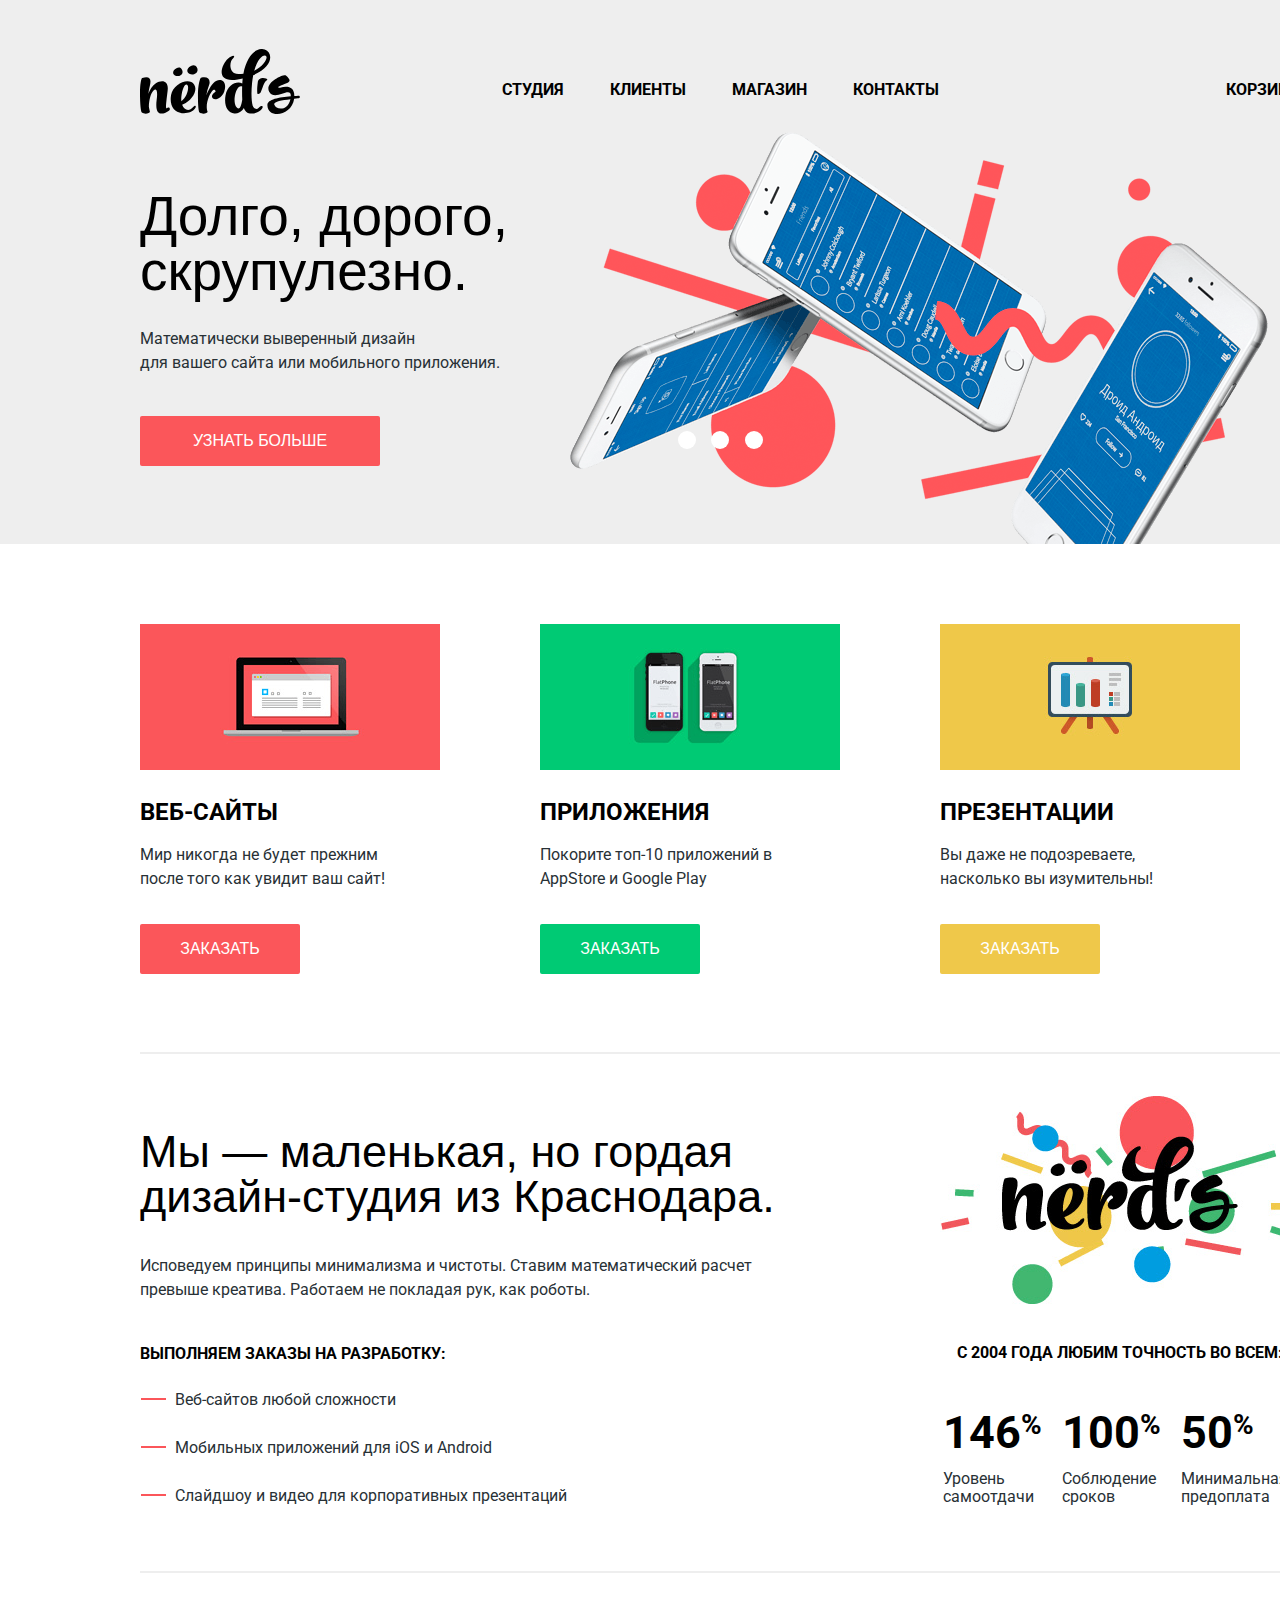
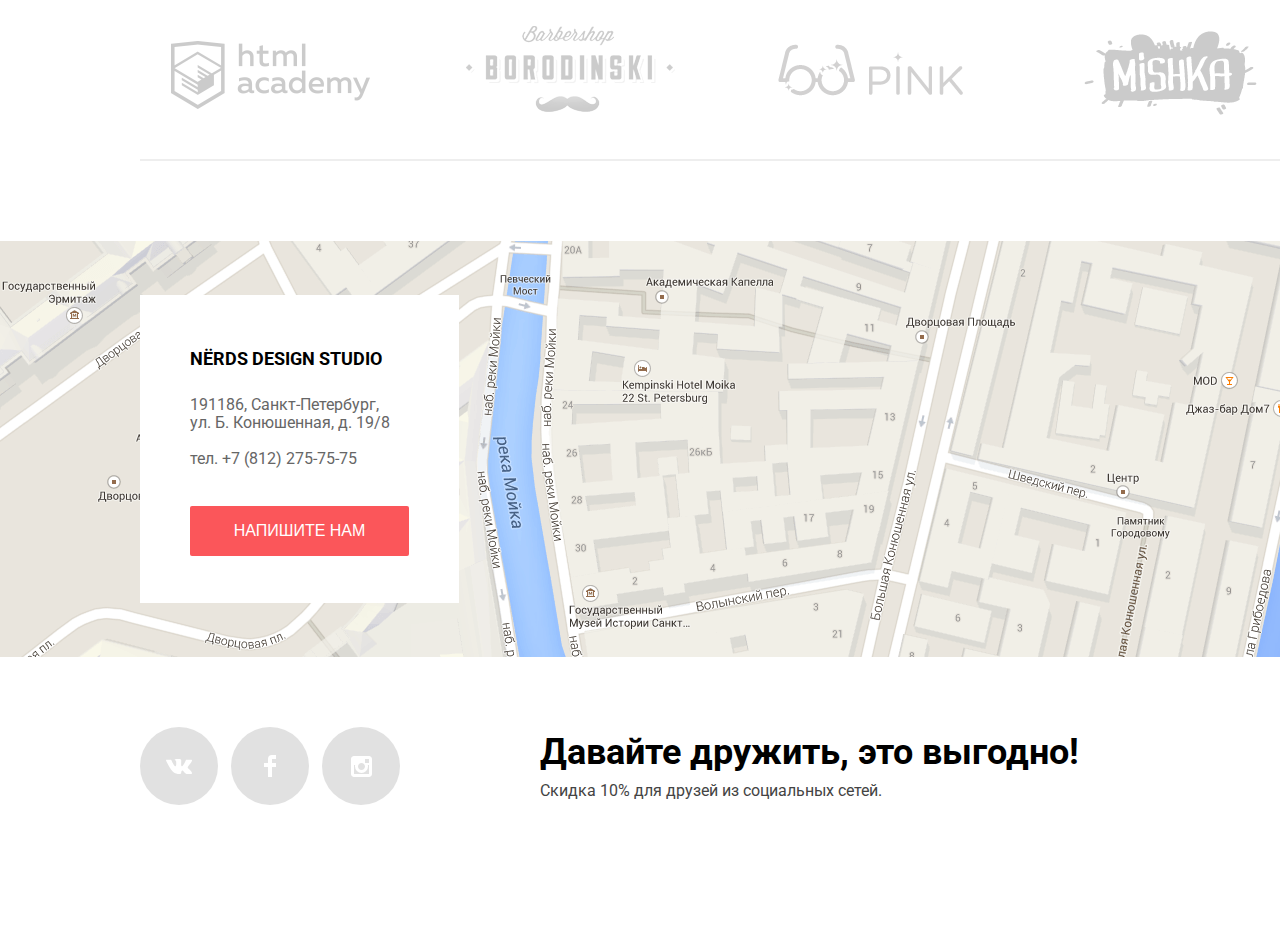
==== index.html @ b8df299e "Add files via upload" ====
<!DOCTYPE html>
<html lang="ru">
  <head>
    <meta charset="utf-8">
    <title>HTML Academy: Нёрдс</title>
    <link href="css/normalize.css" rel="stylesheet">
    <link href="css/style.css" rel="stylesheet">
    <link href="https://fonts.googleapis.com/css?family=Roboto:400,500,700&amp;subset=cyrillic" rel="stylesheet">
  </head>
  <body>
    <header class="main-header">
      <div class="container">
        <nav class="main-menu">
          <img class="logo" src="img/svg-nerds/nerds-logo.svg" width="160" height="65" alt="Логотип студии Нёрдс" title="Нёрдс - дизайн-студия из Краснодара">
          <ul class="main-menu-navigation">
            <li class="main-menu-item"><a href="about.html">Студия</a></li>
            <li class="main-menu-item"><a href="clients.html">Клиенты</a></li>
            <li class="main-menu-item"><a href="catalog.html">Магазин</a></li>
            <li class="main-menu-item"><a href="contacts.html">Контакты</a></li>
          </ul>
          <ul class="main-menu-cart">
            <li class="main-menu-item cart"><a href="cart.html">Корзина</a></li>
          </ul>
        </nav>
      </div>
    </header>
    <main class="main-content">
      <section class="features">
        <h1 class="visually-hidden">Особенности студии Нёрдс</h1>
        <div class="container feature-block-1">
          <div class="feature-item feature-item-1">
            <p class="feature-item-title">Долго, дорого, скрупулезно.</p>
            <p>Математически выверенный дизайн <br>для вашего сайта или мобильного приложения.</p>
            <a class="btn feature-btn" href="catalog.html">Узнать больше</a>
          </div>
          <!--<div class="container feature-block-2">
             <div class="feature-item feature-item-2">
              <p class="feature-item-title">Любим математику как никто другой</p>
              <p>Никакого креатива, только математические формулы <br>для расчета идеальных пропорций.</p>
              <a class="btn feature-btn" href="catalog.html">Узнать больше</a>
            </div>
          </div>
          <div class="container feature-block-3">
            <div class="feature-item feature-item-3">
              <p class="feature-item-title">Только ночь, только хардкор</p>
              <p>Работать днем, как все? Мы против этого. <br>Ближе к полуночи работа только начинается.</p>
              <a class="btn feature-btn" href="catalog.html">Узнать больше</a>
            </div>
          </div>-->
          <div class="slider">
            <div class="slider-item"></div>
            <div class="slider-item"></div>
            <div class="slider-item"></div>
          </div>
        </div>
      </section>
      <section class="products">
        <div class="container product-block">
          <h2 class="visually-hidden">Продукты студии Нёрдс</h2>
          <div class="product-item product-item-site">
            <img src="img/illustration-1.png" width="300" height="146" alt="Веб-сайты">
            <h3 class="title-3">Веб-сайты</h3>
            <p>Мир никогда не будет прежним после того как увидит ваш сайт!</p>
            <a class="btn order-btn order-site-btn" href="order.html">Заказать</a>
          </div>
          <div class="product-item product-item-app">
            <img src="img/illustration-2.png" width="300" height="146" alt="Приложения">
            <h3 class="title-3">Приложения</h3>
            <p>Покорите топ-10 приложений в AppStore и Google Play</p>
            <a class="btn order-btn order-app-btn" href="order.html">Заказать</a>
          </div>
          <div  class="product-item product-item-presentation">
            <img src="img/illustration-3.png" width="300" height="146" alt="Презентации">
            <h3 class="title-3">Презентации</h3>
            <p>Вы даже не подозреваете, насколько вы изумительны!</p>
            <a class="btn order-btn order-presentation-btn" href="order.html">Заказать</a>
          </div>
        </div>
        <div class="bottom-line"></div>
      </section>
      <section class="about-us">
        <div class="container about-us-block">
          <div class="about-us-description">
            <h2 class="title-2">Мы — маленькая, но гордая дизайн-студия из Краснодара.</h2>
            <p>Исповедуем принципы минимализма и чистоты. Ставим математический расчет превыше креатива.
            Работаем не покладая рук, как роботы.</p>
            <h3 class="title-about-us">Выполняем заказы на разработку:</h3>
            <ul class="abilities">
              <li class="ability-item">Веб-сайтов любой сложности</li>
              <li class="ability-item">Мобильных приложений для iOS и Android</li>
              <li class="ability-item">Слайдшоу и видео для корпоративных презентаций</li>
            </ul>
          </div>
          <div class="about-us-advantage">
            <img src="img/nerds-illustration.png" width="360" height="208" alt="Нёрдс - дизайн-студия из Краснодара" title="Нёрдс - дизайн-студия из Краснодара">
            <table class="advantages">
              <caption class="title-about-us">С 2004 года любим точность во всем:</caption>
              <tr class="advantage-percent">
                <th class="advantage-percent-item">146<sup>%</sup></th>
                <th class="advantage-percent-item">100<sup>%</sup></th>
                <th class="advantage-percent-item">50<sup>%</sup></th>
              </tr>
              <tr class="advantage-percent">
                <td class="advantage-percent-title">Уровень самоотдачи</td>
                <td class="advantage-percent-title">Соблюдение сроков</td>
                <td class="advantage-percent-title">Минимальная предоплата</td>
              </tr>
            </table>
          </div>
        </div>
        <div class="bottom-line"></div>
      </section>
      <section class="partners">
        <div class="container">
          <div class="partners-block">
            <h2 class="visually-hidden">Партнеры студии Нёрдс</h2>
            <a class="partner-1" href="https://htmlacademy.ru/intensive/htmlcss"><img src="img/logo-1.png" width="199" height="68" alt="Логотип HTML Академии" title="HTML Академия"></a>
            <a class="partner-2" href="#"><img src="img/logo-2.png" width="209" height="90" alt="Логотип Барбершопа Бородинский" title="Барбершоп Бородинский"></a>
            <a class="partner-3" href="#"><img src="img/logo-3.png" width="185" height="52" alt="Логотип проекта PiNK" title="Яркий мир вместе с PiNK"></a>
            <a class="partner-4" href="#"><img src="img/logo-4.png" width="173" height="84" alt="Логотип магазина игрушек Mishka" title="Магазин игрушек Mishka"></a>
          </div>
        </div>
        <div class="bottom-line last-bottom-line"></div>
      </section>
      <section class="map">
        <h2 class="visually-hidden">Местонахождение студии Нёрдс</h2>
        <img src="img/map.png" width="1440" height="416" alt="Студия Нёрдс на карте города">
        <div class="writetous">
          <div class="writetous-container">
            <p>Nёrds design studio</p>
            <p>191186, Санкт-Петербург, <br>ул. Б. Конюшенная, д. 19/8</p>
            <p>тел. +7 (812) 275-75-75</p>
            <a class="btn writetous-btn" href="writetous.html">Напишите нам</a>
          </div>
        </div>
      </section>
      <section class="writetous-modal">
        <div class="writetous-modal-container">
          <div class="writetous-modal-header">
            <h2 class="title-2">Напишите нам</h2>
            <div class="close-btn"></div>
          </div>
          <div class="modal-user-form">
            <form action="/echo" method="post">
                <label class="userdata">Ваше имя:<input class="userdata-text" type="text" name="username" placeholder="Представьтесь, пожалуйста"></label>
                <label class="userdata">Ваш e-mail:<input class="userdata-text" type="text" name="e-mail" placeholder="Для отправки ответа"></label>
                <label class="userdata">Текст письма:<textarea class="message-text" name="usertext" rows="5" placeholder="В свободной форме"></textarea></label>
                <button class="btn btn-form" type="submit">Отправить</button>
            </form>
          </div>
        </div>
      </section>
    </main>
    <footer class="main-footer">
      <div class="container">
        <div class="footer-container">
          <ul class="social">
            <li><a class="social-btn social-btn-vk" href="https://vk.com"><span class="visually-hidden">Вконтакте</span></a></li>
            <li><a class="social-btn social-btn-fb" href="https://facebook.com"><span class="visually-hidden">Фейсбук</span></a></li>
            <li><a class="social-btn social-btn-insta" href="https://www.instagram.com/"><span class="visually-hidden">Инстаграм</span></a></li>
          </ul>
          <div class="friendship">
            <span>Давайте дружить, это выгодно!</span>
            <span>Скидка 10% для друзей из социальных сетей.</span>
          </div>
        </div>
      </div>
    </footer>
  </body>
</html>
---- css/style.css ----
html {
  box-sizing: border-box;
}

*, *:before, *:after {
  box-sizing: inherit;
}

html,
body {
  width: 1440px;
  min-width: 1200px;
  font-size: 16px;
  line-height: 24px;
  font-family: "Roboto", "Arial", sans-serif;
  font-weight: normal;
  color: #283136;
  background-color: #ffffff;
}

a {
  font-weight: bold;
  color: #000000;
  text-decoration: none;
  text-transform: uppercase;
}

img {
  max-width: 100%;
  height: auto;
}

.container {
  width: 1200px;
  margin: 0 auto;
  padding: 0 20px;
}

.main-header {
  display: flex;
  justify-content: center;
  background-color: #eeeeee;
}

.logo:hover {
  opacity: 0.8;
}

.logo:active {
  opacity: 0.3;
}

.main-menu {
  display: flex;
  justify-content: space-between;
  align-items: center;
  width: 1160px;
  margin: 0;
  margin-top: 49px;
  padding: 0;
}

.main-menu-navigation {
  display: flex;
  width: 437px;
  margin: 0;
  margin-top: 16px;
  padding: 0;
  justify-content: space-between;
}

.main-menu-cart {
  display: flex;
  width: 160px;
  margin: 0;
  margin-top: 16px;
  padding: 0;
  justify-content: flex-end;
}

.main-menu-item {
  list-style: none;
}

.main-menu-item a:hover {
  color: #fb565a;
}

.main-menu-item a:active {
  color: #000000;
  opacity: 0.3;
}

.current-menu-item {
  border-bottom: 2px solid #fb565a;
  padding-bottom: 6px;
}

.features {
  display: flex;
  height: 430px;
  background-color: #eeeeee;
}

.btn {
  display: inline-block;
  padding: 16px 0;
  line-height: 18px;
  font-family: "Roboto Medium", "Arial", sans-serif;
  font-weight: normal;
  text-align: center;
  vertical-align: middle;
  color: #ffffff;
  border-radius: 2px;
}

.feature-btn {
  width: 240px;
  height: 50px;
  background-color: #fb565a;
}

.feature-btn:hover {
  background-color: #e74246;
}

.feature-btn:active {
  color: rgba(255, 255, 255, 0.302);
  background-color: #d7373b;
  box-shadow: inset 0 3px 0 0 rgba(0, 1, 1, 0.1);
}

.feature-item {
  height: 280px;
  margin-top: 75px;
}

.feature-item-1 {
  width: 380px;
}

.feature-item-2 {
  width: 520px;
}

.feature-item-3 {
  width: 460px;
}

.feature-item p:nth-child(2) {
  margin-bottom: 41px;
}

.feature-block-1 {
  background-image: url("../img/slide1.png");
  background-position: 450px 18px;
  background-repeat: no-repeat;
}

.feature-block-2 {
  background-image: url("../img/slide2.png");
  background-position: 515px 0;
  background-repeat: no-repeat;
}

.feature-block-3 {
  background-image: url("../img/slide3.png");
  background-position: 420px 18px;
  background-repeat: no-repeat;
}

.feature-item-title {
  font-size: 55px;
  line-height: 55px;
  font-family: "Roboto Medium", "Arial", sans-serif;
  font-weight: normal;
  color: #000000;
  text-align: left;
  margin-bottom: 28px;
}

.slider {
  display: flex;
  justify-content: space-between;
  position: relative;
  bottom: 38px;
  width: 85px;
  height: 18px;
  margin: 0 auto;
}

.slider-item {
  width: 18px;
  height: 18px;
  padding: 0;
  background-color: #ffffff;
  border-radius: 50%;
}

.products,
.about-us,
.partners,
.map,
.main-footer {
  width: 100%;
  background-color: #ffffff;
}

.products {
  margin-top: 80px;
}

.product-block {
  display: flex;
  justify-content: space-between;
  margin-bottom: 80px;
}

.product-item {
  width: 360px;
  height: 348px;
}

.product-item .title-3 {
  margin-top: 20px;
  margin-bottom: 10px;
}

.product-item p {
  max-width: 260px;
  margin-bottom: 33px;
}

.order-btn {
  width: 160px;
  height: 50px;
}

.order-site-btn {
  background-color: #fb565a;
}

.order-site-btn:hover {
  background-color: #e74246;
}

.order-site-btn:active {
  color: rgba(255, 255, 255, 0.302);
  background-color: #d7373b;
  box-shadow: inset 0 3px 0 0 rgba(0, 1, 1, 0.1);
}

.order-app-btn {
  background-color: #00ca74;
}

.order-app-btn:hover {
  background-color: #00bc6c;
}

.order-app-btn:active {
  color: rgba(255, 255, 255, 0.302);
  background-color: #00aa62;
  box-shadow: inset 0 3px 0 0 rgba(0, 1, 1, 0.1);
}

.order-presentation-btn {
  background-color: #efc84a;
}

.order-presentation-btn:hover {
  background-color: #eab534;
}

.order-presentation-btn:active {
  color: rgba(255, 255, 255, 0.302);
  background-color: #e5a722;
  box-shadow: inset 0 3px 0 0 rgba(0, 1, 1, 0.1);
}

.bottom-line {
  width: 1160px;
  height: 2px;
  margin-left: auto;
  margin-right: auto;
  background-color: #eeeeee;
}

.about-us-block {
  display: flex;
  justify-content: space-between;
  padding-bottom: 60px;
}

.about-us-description {
  width: 660px;
  margin-top: 38px;
}

.about-us-description .title-2 {
  margin-bottom: 35px;
}

.about-us-description p {
  margin-bottom: 40px;
}

.abilities {
  display: flex;
  justify-content: space-between;
  flex-direction: column;
  width: 435px;
  min-height: 120px;
  padding: 0;
  margin: 0;
  margin-top: 22px;
}

.about-us-advantage {
  width: 360px;
  height: 415px;
  margin-top: 42px;
}

.ability-item {
  position: relative;
  width: 430px;
  padding-left: 35px;
  list-style: none;
}

.ability-item::before {
  content: "";
  position: absolute;
  left: 1px;
  top: 10px;
  width: 25px;
  height: 2px;
  background-color: #fb565a;
}

.advantages {
  width: 360px;
  min-height: 100px;
  margin-top: 30px;
}

caption.title-about-us {
  margin-bottom: 60px;
}

.advantage-percent-item {
  width: 120px;
  text-align: left;
  vertical-align: top;
  font-size: 45px;
  line-height: 10.06px;
  font-family: "Roboto", "Arial", sans-serif;
  font-weight: bold;
  color: #000000;
}

.advantage-percent-item sup {
  font-size: 28px;
}

.advantage-percent-title {
  line-height: 18px;
  color: #283136;
}

.partners-block {
  display: flex;
  justify-content: space-between;
  width: 1160px;
  min-height: 100px;
  margin-top: 53px;
  margin-bottom: 33px;
}

.partners-block a {
  box-sizing: inherit;
  width: 260px;
  min-height: 95px;
  opacity: 0.2;
  text-align: center;
}

.partner-1 {
  padding-top: 15px;
}

.partner-2 {
  padding-top: 0;
}

.partner-3 {
  padding-top: 18px;
}

.partner-4 {
  padding-top: 5px;
}

.partners-block a:hover {
  opacity: 1;
}

.partners-block a:active {
  opacity: 0.1;
}

.last-bottom-line {
  margin-bottom: 80px;
}

.title-1 {
  font-size: 55px;
  line-height: 55px;
  font-family: "Roboto Medium", "Arial", sans-serif;
  font-weight: normal;
  color: #000000;
}

.title-2 {
  font-size: 45px;
  line-height: 45px;
  font-family: "Roboto Medium", "Arial", sans-serif;
  font-weight: normal;
  color: #000000;
}

.title-about-us {
  font-size: 16px;
  line-height: 24px;
  font-family: "Roboto", "Arial", sans-serif;
  font-weight: bold;
  color: #000000;
  text-transform: uppercase;
}

.map {
  position: relative;
}

.writetous {
  width: 319px;
  min-height: 308px;
  position: absolute;
  top: 54px;
  left: 140px;
  background-color: #ffffff;
}

.writetous-container {
  width: 219px;
  margin: 0 auto;
  padding: 0;
  text-align: left;
}

.writetous p,
.catalog-item-description p {
  line-height: 18px;
  color: #666666;
}

.writetous-container p:first-child {
  margin-top: 49px;
  font-size: 18px;
  line-height: 30px;
  font-weight: bold;
  color: #000000;
  text-transform: uppercase;
}

.writetous-container p:nth-child(2) {
  margin-top: 22px;
}

.writetous-container p:nth-child(3) {
  margin-top: 18px;
}

a.writetous-btn {
  width: 219px;
  height: 50px;
  margin-top: 22px;
  background-color: #fb565a;
}

a.writetous-btn:hover {
  background-color: #e74246;
}

a.writetous-btn:active {
  color: rgba(255, 255, 255, 0.302);
  background-color: #d7373b;
  box-shadow: inset 0 3px 0 0 rgba(0, 1, 1, 0.1);
}

.writetous-modal {
  display: none;
  width: 960px;
  min-height: 590px;
  margin: 0 auto;
  padding: 0;
  background-color: #ffffff;
}

.writetous-modal-container {
  display: flex;
  flex-direction: column;
  justify-content: space-between;
  width: 800px;
  margin: 0 auto;
  padding: 0 10px;
}

.writetous-modal-header {
  display: flex;
  justify-content: space-between;
  align-items: center;
}

.close-btn {
  width: 21px;
  height: 21px;
  background-image: url("../img/svg-nerds/close-cross.svg");
  opacity: 0.3;
}

.close-btn:hover {
  opacity: 1;
}

.close-btn:active {
  opacity: 0.1;
}

.modal-user-form form {
  display: flex;
  flex-direction: column;
  justify-content: space-between;
}

.userdata {
  line-height: 18px;
  font-weight: bold;
  color: #000000;
}

.message-text,
.userdata-text[type="text"] {
  border: 2px solid #d7dcde;
}

.message-text:hover,
.userdata-text[type="text"]:hover {
  border: 2px solid #b4b9bb;
}

.message-text:focus,
.userdata-text[type="text"]:focus {
  line-height: 18px;
  color: #000000;
  outline: none;
  border: 2px solid #000000;
}

.message-text:invalid,
.userdata-text[type="text"]:invalid {
  line-height: 18px;
  color: #e74246;
  border: 2px solid #e74246;
}

.userdata-text[type="text"] {
  width: 360px;
  height: 50px;
}

.message-text {
  width: 760px;
  height: 118px;
}

.btn-form {
  width: 260px;
  height: 50px;
  text-transform: uppercase;
  background-color: #fb565a;
  border: 0;
}

.main-footer {
  min-height: 217px;
  margin-bottom: 0;
}

.footer-container {
  display: flex;
  justify-content: space-between;
  width: 960px;
  min-height: 155px;
  margin-top: 52px;
  padding: 0;
}

.social {
  display: flex;
  justify-content: space-between;
  width: 260px;
  min-height: 75px;
  margin-top: 11px;
  padding-left: 0;
  list-style: none;
}

.social-btn {
  display: inline-block;
  width: 78px;
  height: 78px;
  border-radius: 50%;
  background-color: #e1e1e1;
  background-repeat: no-repeat;
  background-position: 50% 50%;
}

.social-btn:hover {
  background-color: #e74246;
}

.social-btn:active {
  background-color: #d7373b;
  box-shadow: inset 0 3px 0 0 rgba(0, 1, 1, 0.1);
}

.social-btn-vk {
  background-image: url("../img/svg-nerds/vk-icon.svg");
}

.social-btn-vk:active {
  background-image: url("../img/svg-nerds/vk-icon-active.svg");
}

.social-btn-fb {
  background-image: url("../img/svg-nerds/fb-icon.svg");
}

.social-btn-fb:active {
  background-image: url("../img/svg-nerds/fb-icon-active.svg");
}

.social-btn-insta {
  background-image: url("../img/svg-nerds/insta-icon.svg");
}

.social-btn-insta:active {
  background-image: url("../img/svg-nerds/insta-icon-active.svg");
}

.friendship {
  display: flex;
  flex-direction: column;
  justify-content: flex-start;
  width: 560px;
  min-height: 75px;
}

.friendship span:first-child {
  margin-top: 18px;
  font-size: 36px;
  line-height: 36px;
  font-weight: bold;
  color: #000000;
}

.friendship span:last-child {
  margin-top: 10px;
  line-height: 22px;
  color: #444444;
}

.catalog-title {
  display: flex;
  justify-content: center;
  width: 100%;
  height: 235px;
  padding-top: 31px;
  background-color: #eeeeee;
}

.catalog-container {
  display: flex;
  justify-content: space-between;
  margin-bottom: 60px;
}

.filters {
  width: 260px;
  height: 800px;
  margin-top: 35px;
  padding: 0;
}

.range {
  width: 260px;
  height: 81px;
  margin-top: 51px;
  margin-bottom: 14px;
  background-color: #eeeeee;
}

.greenline {
  width: 130px;
  height: 2px;
  background-color: #00ca74;
}

.greyline {
  width: 62px;
  height: 2px;
  background-color: #d7dcde;
}

.price {
  width: 80px;
  line-height: 22px;
  color: #283136;
  background-color: #eeeeee;
}

.pricerange {
  width: 80px;
  line-height: 22px;
  color: #283136;
  text-transform: uppercase;
}

.pricerange-block {
  margin-bottom: 62px;
}

.layouts {
  display: flex;
  flex-direction: column;
  justify-content: space-between;
  min-height: 105px;
  padding: 0;
  margin: 0;
  margin-bottom: 40px;
}

.layouts label,
.layouts-features label,
.layouts-features label:hover,
.filter-item,
.filter-item:hover {
  line-height: 20px;
  color: #283136;
}

.layouts-features {
  display: flex;
  flex-direction: column;
  justify-content: space-between;
  min-height: 190px;
  padding: 0;
  margin: 0;
  margin-bottom: 40px;
}

.layouts label:hover {
  color: #000000;
}

.filter-item:disabled,
.disabled {
  color: #283136;
  opacity: 0.3;
}

.layouts li,
.layouts-features li {
  list-style: none;
}

.filter-btn {
  width: 260px;
  height: 50px;
  line-height: 18px;
  font-family: "Roboto Medium", "Arial", sans-serif;
  font-weight: normal;
  color: #000000;
  text-transform: uppercase;
  border: 0;
  background-color: #eeeeee;
}

.filter-btn:hover {
  background-color: #dfdfdf;
}

.filter-btn:active {
  color: rgba(0, 0, 0, 0.3);
  background-color: #d5d5d5;
  box-shadow: inset 0 3px 0 0 rgba(0, 1, 1, 0.1);
}

.catalog {
  display: flex;
  flex-direction: column;
  justify-content: space-between;
  width: 800px;
  margin-top: 35px;
  background-color: #ffffff;
}

.sorting-container {
  display: flex;
  justify-content: space-between;
  align-self: flex-end;
  width: 760px;
  padding-top: 5px;
}

.sorting {
  font-size: 18px;
  line-height: 18px;
  font-weight: bold;
  color: #000000;
  text-transform: uppercase;
}

.sorting-menu {
  display: flex;
  justify-content: space-between;
  align-items: center;
  width: 360px;
}

.sorting-type {
  font-size: 14px;
  font-weight: normal;
  opacity: 0.3;
}

.sorting-type:hover {
  opacity: 0.6;
}

.sorting-type:active,
.sorting-type-current,
.sorting-direction-current {
  opacity: 1;
}

.sorting-direction {
  display: inline-block;
  width: 11px;
  height: 10px;
  background-repeat: no-repeat;
  background-position: 50% 50%;
  opacity: 0.2;
}

.sorting-direction:hover {
  opacity: 0.6;
}

.sorting-direction:active {
  opacity: 1;
}

.sorting-down {
  background-image: url("../img/svg-nerds/icon-down-dir.svg");
}

.sorting-up {
  background-image: url("../img/svg-nerds/icon-up-dir.svg");
}

.product-list {
  display: flex;
  justify-content: space-between;
  width: 800px;
  flex-wrap: wrap;
  margin-top: 40px;
}

.catalog-item {
  width: 360px;
  height: 576px;
  margin-bottom: 72px;
  list-style: none;
}

.catalog-item::before {
  content: "";
  display: block;
  width: 360px;
  height: 40px;
  background-image: url("../img/svg-nerds/browser.svg");
  opacity: 0.12;
}

.catalog-item:hover::before {
  opacity: 1;
}

.catalog-item-description {
  display: block;
  position: relative;
  width: 360px;
  height: 231px;
  bottom: 255px;
  background-color: #eeeeee;
  text-align: center;
}

.catalog-order-btn {
  width: 200px;
  height: 50px;
  background-color: #fb565a;
}

.catalog-order-btn:hover {
  background-color: #e74246;
}

.catalog-order-btn:active {
  background-color: #d7373b;
  box-shadow: inset 0 3px 0 0 rgba(0, 1, 1, 0.1);
}

.paginator {
  display: flex;
  justify-content: space-between;
  width: 443px;
  margin: 0;
  margin-left: 40px;
  margin-top: 12px;
  padding: 0;
  list-style: none;
}

.paginator-item {
  display: flex;
  justify-content: center;
  align-items: center;
  width: 50px;
  height: 50px;
  margin: 0;
  padding: 0;
  line-height: 18px;
  font-family: "Roboto Medium", "Arial", sans-serif;
  color: #000000;
  background-color: #eeeeee;
}

.paginator-item:last-child {
  width: 260px;
}

.paginator-item:hover {
  background-color: #dfdfdf;
}

.paginator-item:active {
  color: rgba(0, 0, 0, 0.3);
  background-color: #d5d5d5;
  box-shadow: inset 0 3px 0 0 rgba(0, 1, 1, 0.1);
}

.paginator-item-current,
.paginator-item-current:hover,
.paginator-item-current:focus,
.paginator-item-current:active {
  background-color: #ffffff;
  border: 3px solid #dbdbdb;
  box-sizing: border-box;
}

.title-3 {
  font-size: 24px;
  line-height: 30px;
  font-family: "Roboto", "Arial", sans-serif;
  font-weight: bold;
  color: #000000;
  text-transform: uppercase;
}

.title-item {
  font-size: 18px;
  line-height: 30px;
  font-family: "Roboto", "Arial", sans-serif;
  font-weight: bold;
  color: #000000;
  text-transform: uppercase;
}

.visually-hidden {
  position: absolute;
  clip: rect(0 0 0 0);
  width: 1px;
  height: 1px;
  margin: -1px;
}
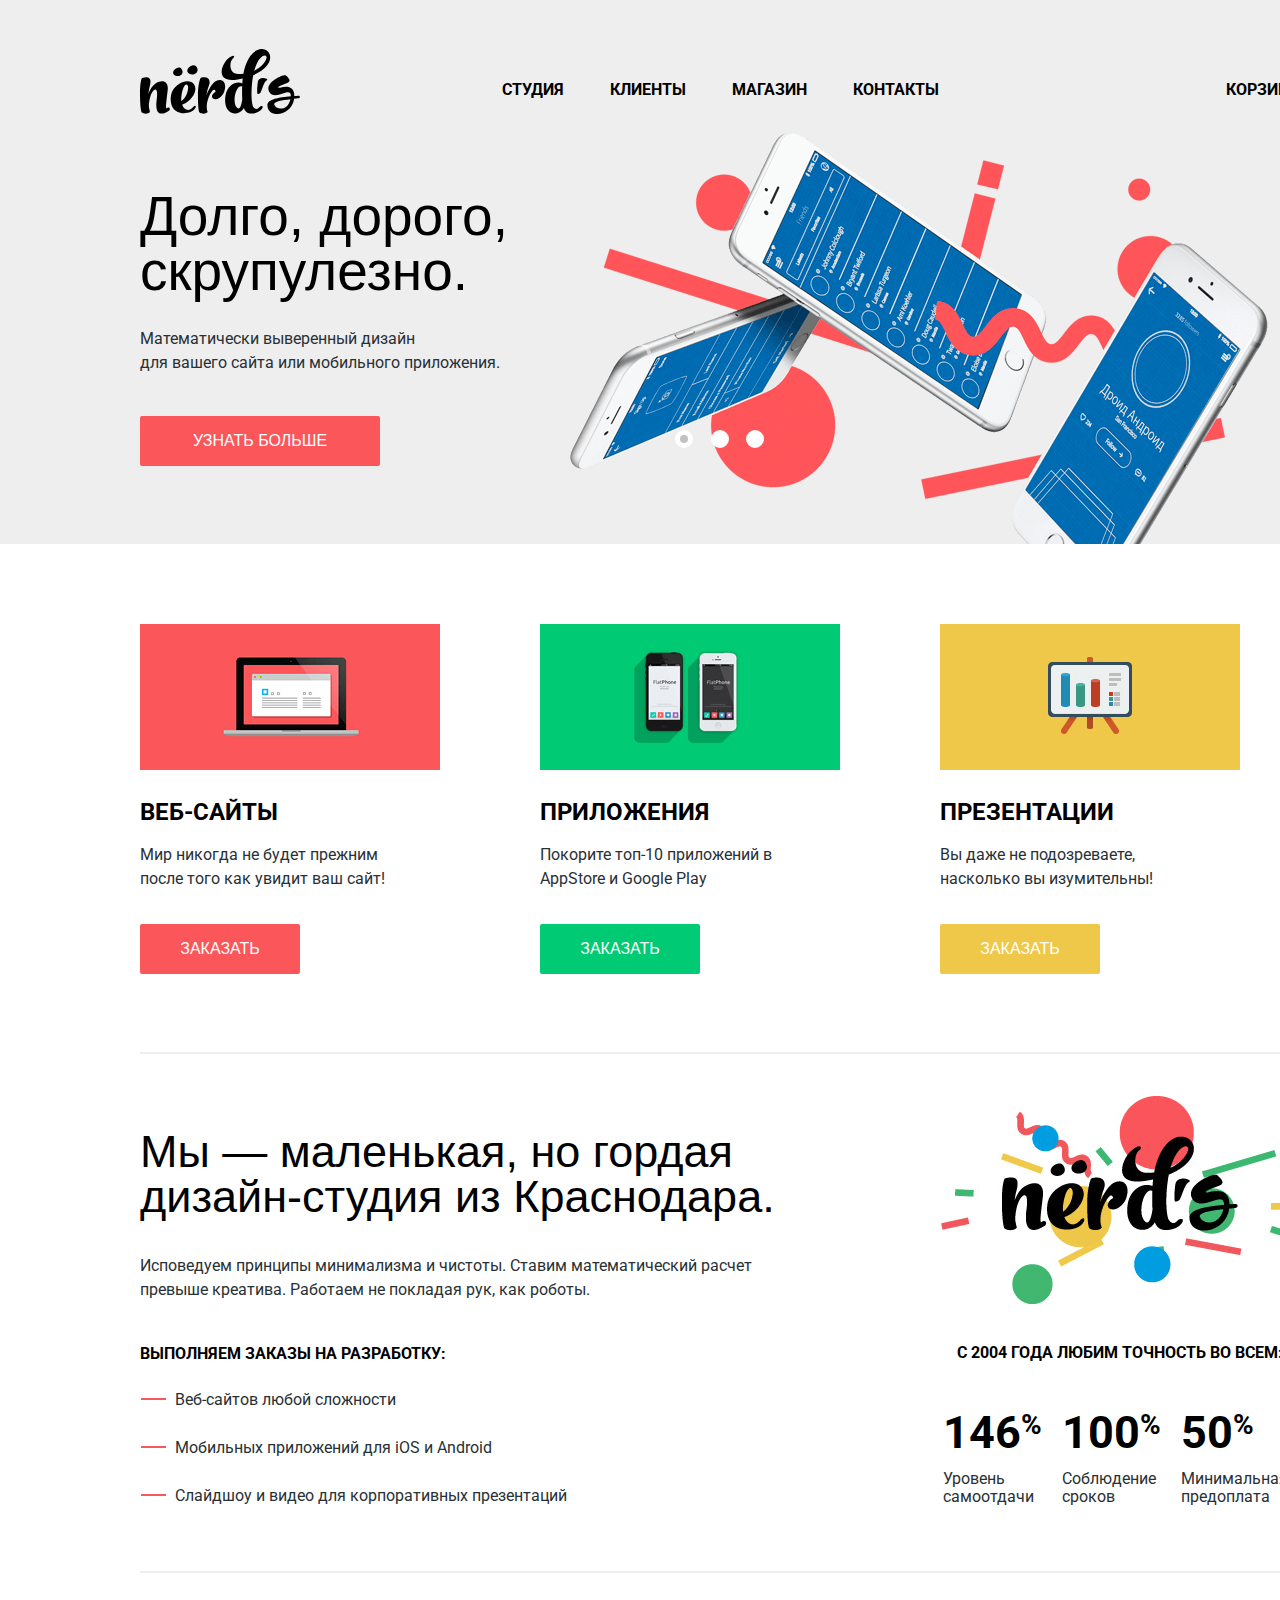
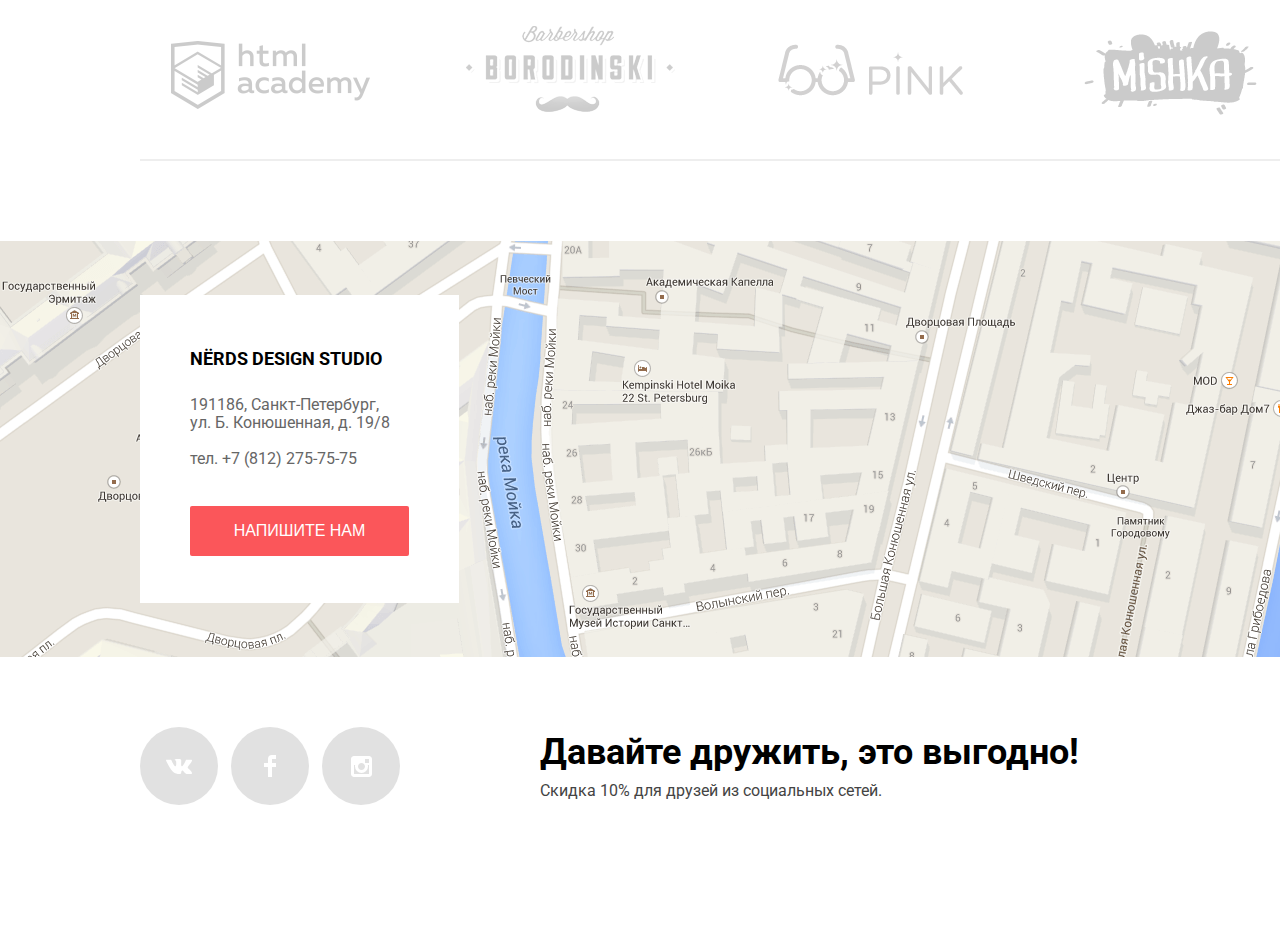
==== commit 00986f16: "Add files via upload" ====
--- a/index.html
+++ b/index.html
@@ -26,31 +26,38 @@
     </header>
     <main class="main-content">
       <section class="features">
-        <h1 class="visually-hidden">Особенности студии Нёрдс</h1>
-        <div class="container feature-block-1">
-          <div class="feature-item feature-item-1">
-            <p class="feature-item-title">Долго, дорого, скрупулезно.</p>
-            <p>Математически выверенный дизайн <br>для вашего сайта или мобильного приложения.</p>
-            <a class="btn feature-btn" href="catalog.html">Узнать больше</a>
+        <div class="container feature-container">
+          <h1 class="visually-hidden">Особенности студии Нёрдс</h1>
+          <input type="radio" id="btn-1" name="toggle" checked>
+          <input type="radio" id="btn-2" name="toggle">
+          <input type="radio" id="btn-3" name="toggle">
+          <div class="slider-controls">
+            <label for="btn-1"></label>
+            <label for="btn-2"></label>
+            <label for="btn-3"></label>
           </div>
-          <!--<div class="container feature-block-2">
-             <div class="feature-item feature-item-2">
-              <p class="feature-item-title">Любим математику как никто другой</p>
-              <p>Никакого креатива, только математические формулы <br>для расчета идеальных пропорций.</p>
-              <a class="btn feature-btn" href="catalog.html">Узнать больше</a>
+          <div class="slides">
+            <div class="feature-block">
+              <div class="feature-item feature-item-1">
+                <p class="feature-item-title">Долго, дорого, скрупулезно.</p>
+                <p>Математически выверенный дизайн <br>для вашего сайта или мобильного приложения.</p>
+                <a class="btn feature-btn" href="catalog.html">Узнать больше</a>
+              </div>
             </div>
-          </div>
-          <div class="container feature-block-3">
-            <div class="feature-item feature-item-3">
-              <p class="feature-item-title">Только ночь, только хардкор</p>
-              <p>Работать днем, как все? Мы против этого. <br>Ближе к полуночи работа только начинается.</p>
-              <a class="btn feature-btn" href="catalog.html">Узнать больше</a>
+            <div class="feature-block">
+               <div class="feature-item feature-item-2">
+                <p class="feature-item-title">Любим математику как никто другой</p>
+                <p>Никакого креатива, только математические формулы <br>для расчета идеальных пропорций.</p>
+                <a class="btn feature-btn" href="catalog.html">Узнать больше</a>
+              </div>
             </div>
-          </div>-->
-          <div class="slider">
-            <div class="slider-item"></div>
-            <div class="slider-item"></div>
-            <div class="slider-item"></div>
+            <div class="feature-block">
+              <div class="feature-item feature-item-3">
+                <p class="feature-item-title">Только ночь, только хардкор</p>
+                <p>Работать днем, как все? Мы против этого. <br>Ближе к полуночи работа только начинается.</p>
+                <a class="btn feature-btn" href="catalog.html">Узнать больше</a>
+              </div>
+            </div>
           </div>
         </div>
       </section>
--- a/css/style.css
+++ b/css/style.css
@@ -151,24 +151,6 @@
   margin-bottom: 41px;
 }
 
-.feature-block-1 {
-  background-image: url("../img/slide1.png");
-  background-position: 450px 18px;
-  background-repeat: no-repeat;
-}
-
-.feature-block-2 {
-  background-image: url("../img/slide2.png");
-  background-position: 515px 0;
-  background-repeat: no-repeat;
-}
-
-.feature-block-3 {
-  background-image: url("../img/slide3.png");
-  background-position: 420px 18px;
-  background-repeat: no-repeat;
-}
-
 .feature-item-title {
   font-size: 55px;
   line-height: 55px;
@@ -179,22 +161,93 @@
   margin-bottom: 28px;
 }
 
-.slider {
-  display: flex;
-  justify-content: space-between;
+.feature-container {
   position: relative;
-  bottom: 38px;
-  width: 85px;
+  width: 1200px;
+  height: 430px;
+  margin: 0 auto;
+}
+
+.feature-container input[type=radio] {
+    position: absolute;
+    opacity: 0;
+}
+
+.slider-controls {
+  display: flex;
+  justify-content: space-between;
+  position: absolute;
+  left: 555px;
+  top: 316px;
+  width: 89px;
   height: 18px;
   margin: 0 auto;
-}
-
-.slider-item {
+  z-index: 1000;
+}
+
+.slider-controls label{
+  display: inline-block;
   width: 18px;
   height: 18px;
   padding: 0;
   background-color: #ffffff;
+  border: 5px solid white;
   border-radius: 50%;
+  cursor: pointer;
+}
+
+#btn-1:checked ~ .slider-controls label[for="btn-1"],
+#btn-2:checked ~ .slider-controls label[for="btn-2"],
+#btn-3:checked ~ .slider-controls label[for="btn-3"] {
+  background: #c1c1c1;
+}
+
+.slider-controls .active {
+  background-color: #c1c1c1;
+}
+
+.feature-block {
+  position: absolute;
+  top: 0;
+  left: 0;
+  width: 100%;
+  height: 100%;
+  padding: 0 20px;
+  overflow: hidden;
+}
+
+.feature-block {
+  display: none;
+}
+
+#btn-1:checked ~ .slides .feature-block:nth-child(1) {
+  display: block;
+}
+
+#btn-2:checked ~ .slides .feature-block:nth-child(2) {
+  display: block;
+}
+
+#btn-3:checked ~ .slides .feature-block:nth-child(3) {
+  display: block;
+}
+
+.feature-block:nth-child(1) {
+  background-image: url("../img/slide1.png");
+  background-position: 450px 18px;
+  background-repeat: no-repeat;
+}
+
+.feature-block:nth-child(2) {
+  background-image: url("../img/slide2.png");
+  background-position: 515px 0;
+  background-repeat: no-repeat;
+}
+
+.feature-block:nth-child(3) {
+  background-image: url("../img/slide3.png");
+  background-position: 420px 18px;
+  background-repeat: no-repeat;
 }
 
 .products,
@@ -704,42 +757,79 @@
   padding: 0;
 }
 
-.range {
-  width: 260px;
-  height: 81px;
-  margin-top: 51px;
-  margin-bottom: 14px;
-  background-color: #eeeeee;
-}
-
-.greenline {
-  width: 130px;
+.range-filter {
+  width: 240px;
+  margin: 50px auto;
+}
+
+.range-controls {
+  position: relative;
+  height: 41px;
+  padding-top: 39px;
+  padding-right: 20px;
+  padding-left: 20px;
+  margin-bottom: 15px;
+  border-radius: 5px;
+  background: #f1f1f1;
+}
+
+.range-controls .scale {
   height: 2px;
-  background-color: #00ca74;
-}
-
-.greyline {
-  width: 62px;
+  background: #d7dcde;
+}
+
+.range-controls .bar {
+  width: 70%;
   height: 2px;
-  background-color: #d7dcde;
-}
-
-.price {
-  width: 80px;
-  line-height: 22px;
+  background: #00ca74;
+}
+
+.range-controls .toggle {
+  position: absolute;
+  top: 30px;
+  left: 0px;
+  width: 4px;
+  height: 4px;
+  cursor: pointer;
+  border: 8px solid #fff;
+  border-radius: 50%;
+  background: #ababab;
+  box-shadow: 0 2px 1px 0 #cfcfcf;
+}
+
+.range-controls .toggle-min {
+  left: 50px;
+}
+
+.range-controls .toggle-max {
+  left: 110px;
+}
+
+.price-controls {
+  font-size: 0;
+}
+
+.price-controls label {
+  font-size: 16px;
+  display: inline-block;
+  width: 50%;
+}
+
+.max-price {
+  text-align: right;
+}
+
+.price-controls input {
+  font-family: "Roboto", 'Arial', sans-serif;
+  font-size: 16px;
+  width: 60px;
+  margin-left: 10px;
+  padding: 8px 10px;
+  text-align: center;
   color: #283136;
-  background-color: #eeeeee;
-}
-
-.pricerange {
-  width: 80px;
-  line-height: 22px;
-  color: #283136;
-  text-transform: uppercase;
-}
-
-.pricerange-block {
-  margin-bottom: 62px;
+  border: none;
+  border-radius: 5px;
+  background: #f1f1f1;
 }
 
 .layouts {
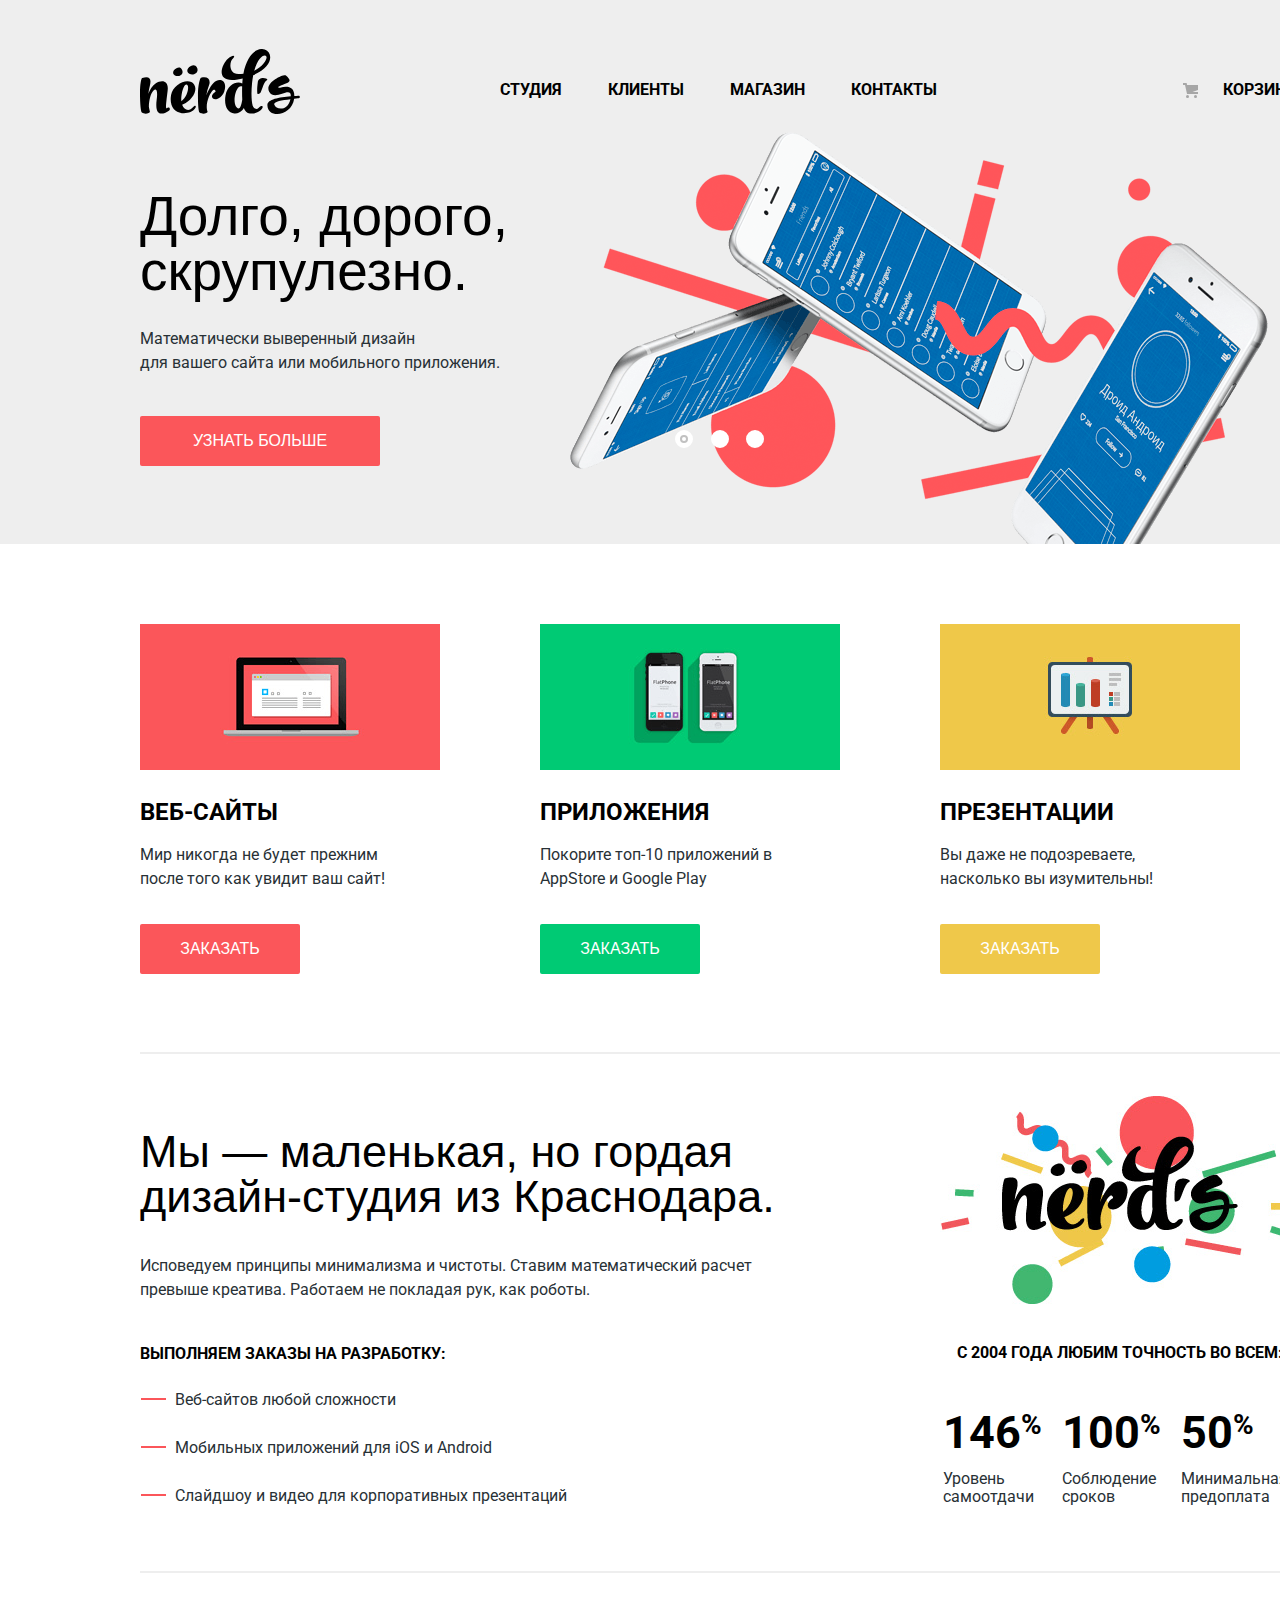
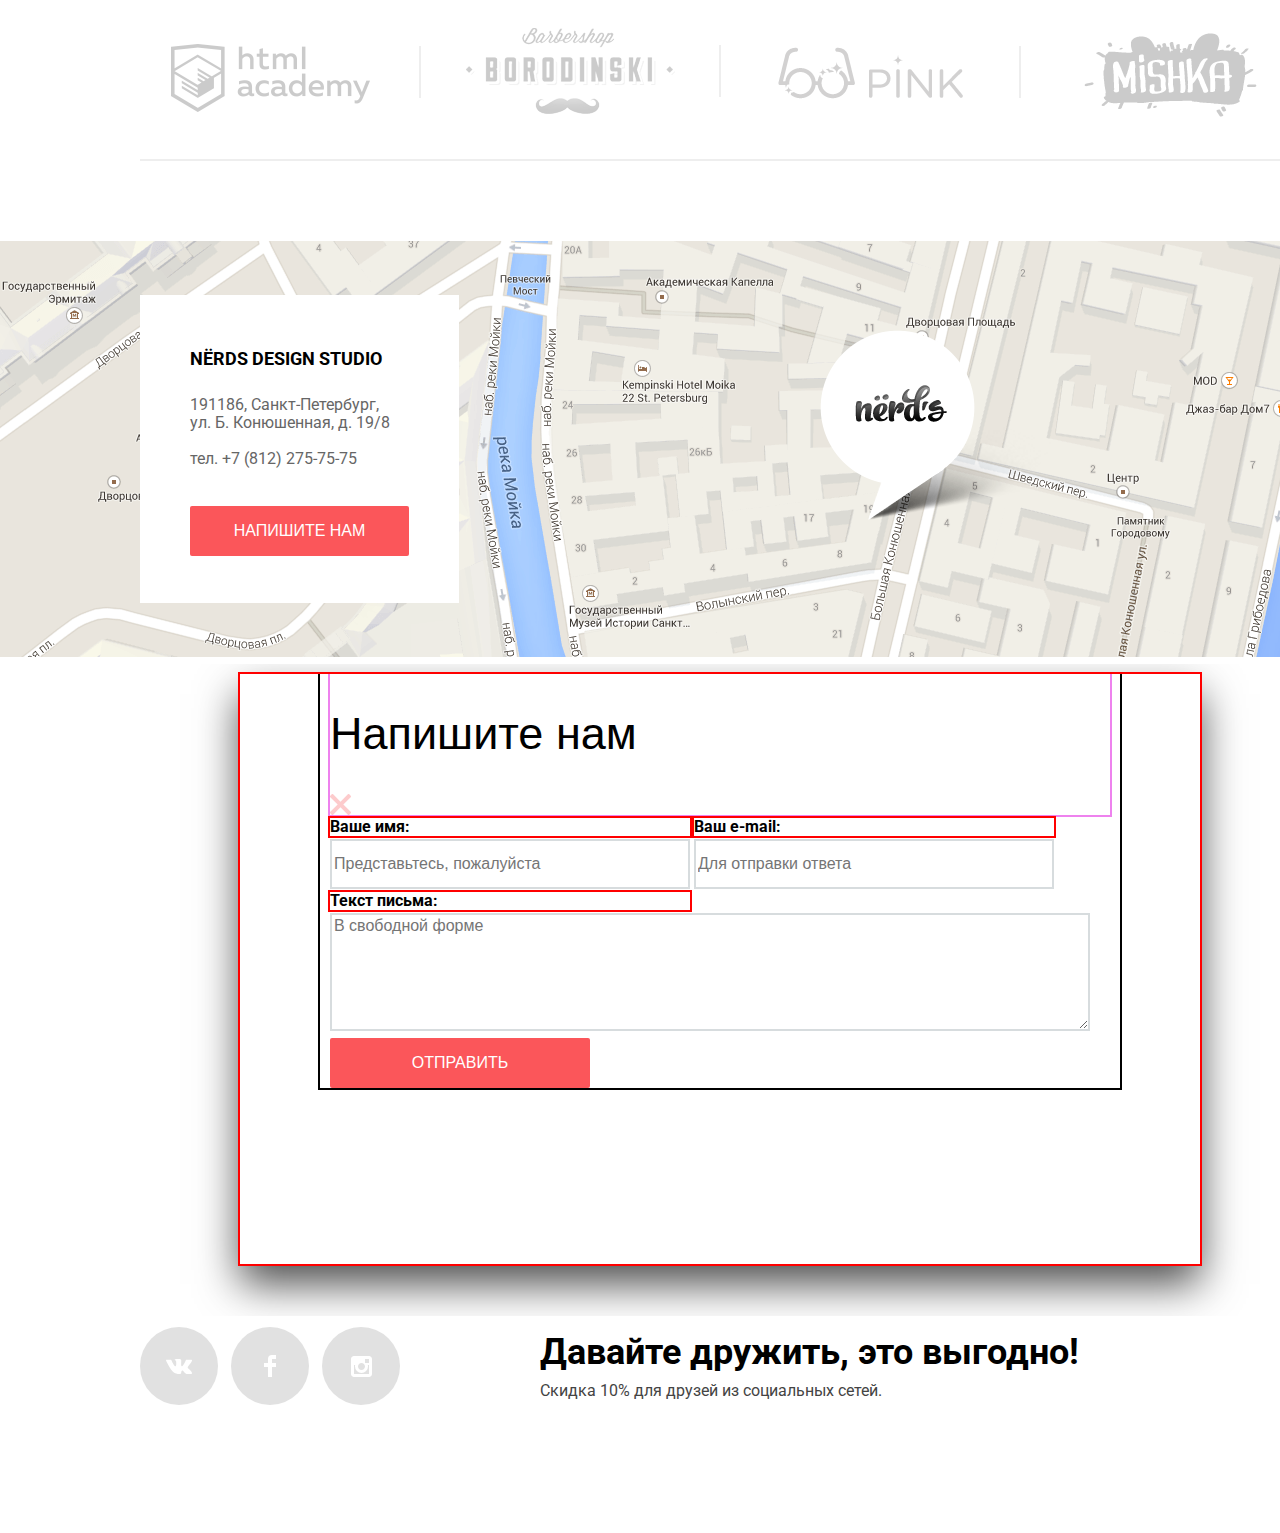
==== commit e27e479d: "Add files via upload" ====
--- a/index.html
+++ b/index.html
@@ -119,13 +119,13 @@
       </section>
       <section class="partners">
         <div class="container">
-          <div class="partners-block">
-            <h2 class="visually-hidden">Партнеры студии Нёрдс</h2>
-            <a class="partner-1" href="https://htmlacademy.ru/intensive/htmlcss"><img src="img/logo-1.png" width="199" height="68" alt="Логотип HTML Академии" title="HTML Академия"></a>
-            <a class="partner-2" href="#"><img src="img/logo-2.png" width="209" height="90" alt="Логотип Барбершопа Бородинский" title="Барбершоп Бородинский"></a>
-            <a class="partner-3" href="#"><img src="img/logo-3.png" width="185" height="52" alt="Логотип проекта PiNK" title="Яркий мир вместе с PiNK"></a>
-            <a class="partner-4" href="#"><img src="img/logo-4.png" width="173" height="84" alt="Логотип магазина игрушек Mishka" title="Магазин игрушек Mishka"></a>
-          </div>
+          <h2 class="visually-hidden">Партнеры студии Нёрдс</h2>
+          <ul class="partners-block">
+            <li class="partner-1"><a href="https://htmlacademy.ru/intensive/htmlcss"><img src="img/logo-1.png" width="199" height="68" alt="Логотип HTML Академии" title="HTML Академия"></a></li>
+            <li class="partner-2"><a href="#"><img src="img/logo-2.png" width="209" height="90" alt="Логотип Барбершопа Бородинский" title="Барбершоп Бородинский"></a></li>
+            <li class="partner-3"><a href="#"><img src="img/logo-3.png" width="185" height="52" alt="Логотип проекта PiNK" title="Яркий мир вместе с PiNK"></a></li>
+            <li class="partner-4"><a href="#"><img src="img/logo-4.png" width="173" height="84" alt="Логотип магазина игрушек Mishka" title="Магазин игрушек Mishka"></a></li>
+          </ul>
         </div>
         <div class="bottom-line last-bottom-line"></div>
       </section>
@@ -149,10 +149,13 @@
           </div>
           <div class="modal-user-form">
             <form action="/echo" method="post">
-                <label class="userdata">Ваше имя:<input class="userdata-text" type="text" name="username" placeholder="Представьтесь, пожалуйста"></label>
-                <label class="userdata">Ваш e-mail:<input class="userdata-text" type="text" name="e-mail" placeholder="Для отправки ответа"></label>
-                <label class="userdata">Текст письма:<textarea class="message-text" name="usertext" rows="5" placeholder="В свободной форме"></textarea></label>
-                <button class="btn btn-form" type="submit">Отправить</button>
+              <label class="userdata" for="username-field">Ваше имя:</label>
+              <label class="userdata" for="e-mail-field">Ваш e-mail:</label>
+              <input class="userdata-text" type="text" name="username" id="username-field" placeholder="Представьтесь, пожалуйста">
+              <input class="userdata-text" type="text" name="e-mail" id="e-mail-field" placeholder="Для отправки ответа">
+              <label class="userdata" for="message-field">Текст письма:</label>
+              <textarea class="message-text" name="usertext" rows="5" id="message-field" placeholder="В свободной форме"></textarea>
+              <button class="btn btn-form" type="submit">Отправить</button>
             </form>
           </div>
         </div>
--- a/css/style.css
+++ b/css/style.css
@@ -52,7 +52,7 @@
 
 .main-menu {
   display: flex;
-  justify-content: space-between;
+  justify-content: flex-start;
   align-items: center;
   width: 1160px;
   margin: 0;
@@ -62,20 +62,37 @@
 
 .main-menu-navigation {
   display: flex;
+  justify-content: space-between;
   width: 437px;
   margin: 0;
   margin-top: 16px;
-  padding: 0;
-  justify-content: space-between;
+  margin-left: 200px;
+  padding: 0;
 }
 
 .main-menu-cart {
   display: flex;
-  width: 160px;
+  justify-content: flex-end;
+  width: 115px;
   margin: 0;
   margin-top: 16px;
-  padding: 0;
-  justify-content: flex-end;
+  margin-left: 245px;
+  padding: 0;
+}
+
+.cart {
+  position: relative;
+}
+
+.cart::before {
+  content: "";
+  position: absolute;
+  width: 15px;
+  height: 15px;
+  left: -40px;
+  top: 5px;
+  background-image: url("../img/svg-nerds/cart-icon.svg");
+  background-repeat: no-repeat;
 }
 
 .main-menu-item {
@@ -94,6 +111,7 @@
 .current-menu-item {
   border-bottom: 2px solid #fb565a;
   padding-bottom: 6px;
+  box-sizing: border-box;
 }
 
 .features {
@@ -199,7 +217,26 @@
 #btn-1:checked ~ .slider-controls label[for="btn-1"],
 #btn-2:checked ~ .slider-controls label[for="btn-2"],
 #btn-3:checked ~ .slider-controls label[for="btn-3"] {
-  background: #c1c1c1;
+  background-color: #c1c1c1;
+}
+
+#btn-1:checked ~ .slider-controls label,
+#btn-2:checked ~ .slider-controls label,
+#btn-3:checked ~ .slider-controls label {
+  position: relative;
+}
+
+#btn-1:checked ~ .slider-controls label::after,
+#btn-2:checked ~ .slider-controls label::after,
+#btn-3:checked ~ .slider-controls label::after {
+  content: "";
+  position: absolute;
+  top: 25%;
+  left: 25%;
+  width: 4px;
+  height: 4px;
+  background-color: #ffffff;
+  border-radius: 50%;
 }
 
 .slider-controls .active {
@@ -425,18 +462,25 @@
 .partners-block {
   display: flex;
   justify-content: space-between;
+  align-items: center;
   width: 1160px;
   min-height: 100px;
+  padding: 0;
+  margin: 0;
   margin-top: 53px;
   margin-bottom: 33px;
-}
-
-.partners-block a {
-  box-sizing: inherit;
+  list-style: none;
+}
+
+.partners-block li {
+  position: relative;
   width: 260px;
   min-height: 95px;
+  text-align: center;
+}
+
+.partners-block a {
   opacity: 0.2;
-  text-align: center;
 }
 
 .partner-1 {
@@ -453,6 +497,16 @@
 
 .partner-4 {
   padding-top: 5px;
+}
+
+.partners-block li[class^="partner-"]:not(:last-child)::after {
+  content: "";
+  position: absolute;
+  top: 17px;
+  right: -21px;
+  width: 2px;
+  height: 52px;
+  background-color: #eeeeee;
 }
 
 .partners-block a:hover {
@@ -494,6 +548,17 @@
 
 .map {
   position: relative;
+}
+
+.map::before {
+  content: "";
+  position: absolute;
+  left: 820px;
+  top: 89px;
+  width: 231px;
+  height: 190px;
+  background-image: url("../img/map-marker.png");
+  background-repeat: no-repeat;
 }
 
 .writetous {
@@ -553,27 +618,31 @@
 }
 
 .writetous-modal {
-  display: none;
   width: 960px;
   min-height: 590px;
   margin: 0 auto;
   padding: 0;
   background-color: #ffffff;
+  box-shadow: 0 20px 40px rgba(0, 0, 0, 0.7);
+  outline: 2px solid red;
 }
 
 .writetous-modal-container {
   display: flex;
+  justify-content: flex-start;
   flex-direction: column;
-  justify-content: space-between;
   width: 800px;
   margin: 0 auto;
   padding: 0 10px;
+  margin-top: 10px;
+  outline: 2px solid black;
 }
 
 .writetous-modal-header {
-  display: flex;
-  justify-content: space-between;
-  align-items: center;
+  display: inline-block;
+  padding-top: 0;
+  outline: 2px solid violet;
+
 }
 
 .close-btn {
@@ -591,16 +660,19 @@
   opacity: 0.1;
 }
 
-.modal-user-form form {
+/*.modal-user-form form {
   display: flex;
   flex-direction: column;
   justify-content: space-between;
-}
+}*/
 
 .userdata {
+  display: inline-block;
+  width: 360px;
   line-height: 18px;
   font-weight: bold;
   color: #000000;
+  outline: 2px solid red;
 }
 
 .message-text,
@@ -758,19 +830,19 @@
 }
 
 .range-filter {
-  width: 240px;
+  width: 261px;
   margin: 50px auto;
 }
 
 .range-controls {
   position: relative;
-  height: 41px;
+  height: 81px;
   padding-top: 39px;
-  padding-right: 20px;
+  padding-right: 21px;
   padding-left: 20px;
-  margin-bottom: 15px;
-  border-radius: 5px;
-  background: #f1f1f1;
+  margin-bottom: 14px;
+  border-radius: 2px;
+  background: #eeeeee;
 }
 
 .range-controls .scale {
@@ -779,7 +851,7 @@
 }
 
 .range-controls .bar {
-  width: 70%;
+  width: 152px;
   height: 2px;
   background: #00ca74;
 }
@@ -788,21 +860,21 @@
   position: absolute;
   top: 30px;
   left: 0px;
-  width: 4px;
-  height: 4px;
+  width: 20px;
+  height: 20px;
   cursor: pointer;
-  border: 8px solid #fff;
+  border: 8px solid #ffffff;
   border-radius: 50%;
-  background: #ababab;
+  background-color: #ababab;
   box-shadow: 0 2px 1px 0 #cfcfcf;
 }
 
 .range-controls .toggle-min {
-  left: 50px;
+  left: 18px;
 }
 
 .range-controls .toggle-max {
-  left: 110px;
+  left: 160px;
 }
 
 .price-controls {
@@ -810,9 +882,10 @@
 }
 
 .price-controls label {
-  font-size: 16px;
   display: inline-block;
   width: 50%;
+  font-size: 16px;
+  text-transform: uppercase;
 }
 
 .max-price {
@@ -820,16 +893,17 @@
 }
 
 .price-controls input {
-  font-family: "Roboto", 'Arial', sans-serif;
+  font-family: "Roboto", "Arial", sans-serif;
   font-size: 16px;
-  width: 60px;
+  line-height: 22px;
+  width: 80px;
   margin-left: 10px;
   padding: 8px 10px;
   text-align: center;
   color: #283136;
   border: none;
-  border-radius: 5px;
-  background: #f1f1f1;
+  border-radius: 2px;
+  background: #eeeeee;
 }
 
 .layouts {
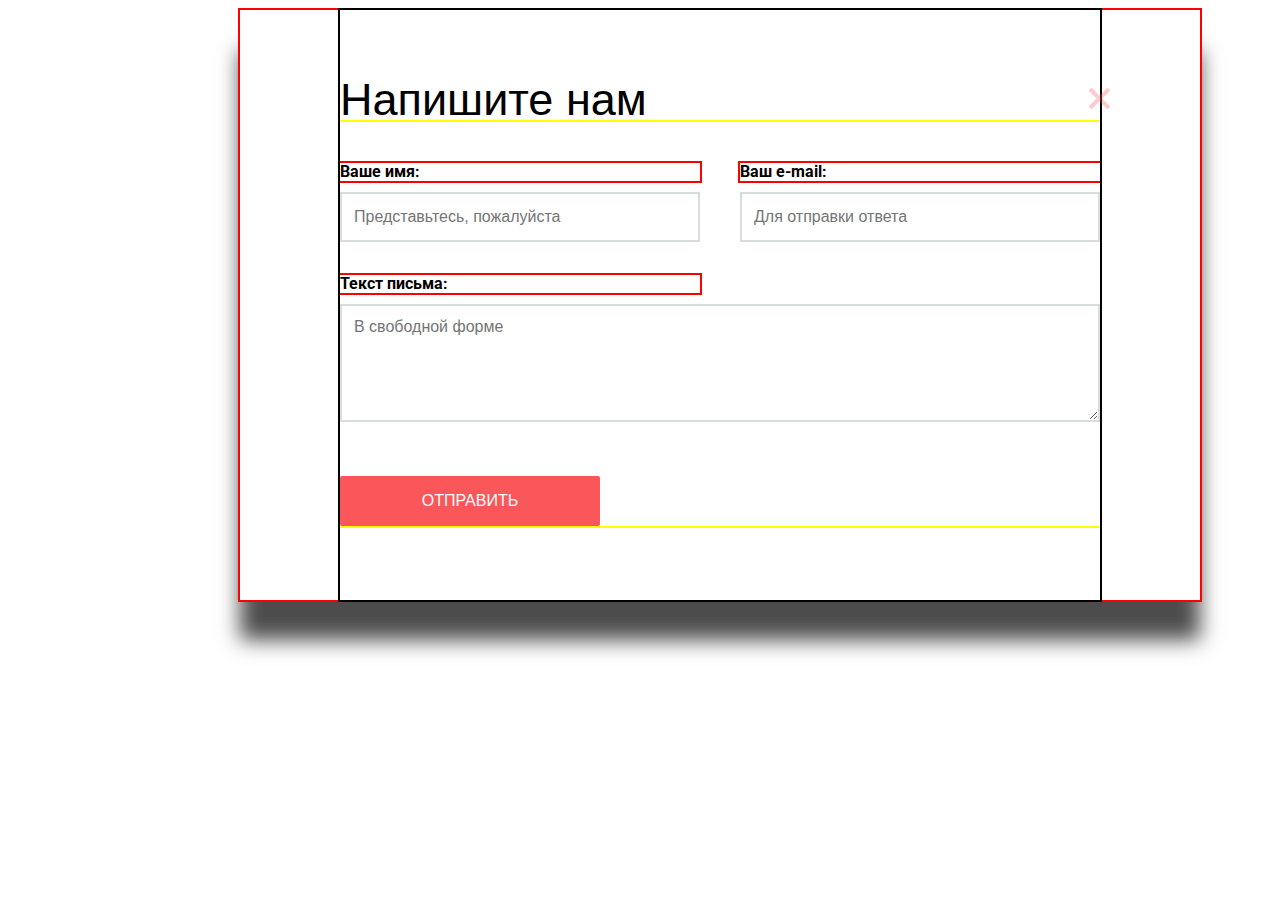
==== commit c5eec2b0: "Add files via upload" ====
--- a/index.html
+++ b/index.html
@@ -8,7 +8,7 @@
     <link href="https://fonts.googleapis.com/css?family=Roboto:400,500,700&amp;subset=cyrillic" rel="stylesheet">
   </head>
   <body>
-    <header class="main-header">
+    <!-- <header class="main-header">
       <div class="container">
         <nav class="main-menu">
           <img class="logo" src="img/svg-nerds/nerds-logo.svg" width="160" height="65" alt="Логотип студии Нёрдс" title="Нёрдс - дизайн-студия из Краснодара">
@@ -139,28 +139,26 @@
             <p>тел. +7 (812) 275-75-75</p>
             <a class="btn writetous-btn" href="writetous.html">Напишите нам</a>
           </div>
-        </div>
+        </div> -->
       </section>
       <section class="writetous-modal">
         <div class="writetous-modal-container">
-          <div class="writetous-modal-header">
-            <h2 class="title-2">Напишите нам</h2>
-            <div class="close-btn"></div>
-          </div>
-          <div class="modal-user-form">
-            <form action="/echo" method="post">
-              <label class="userdata" for="username-field">Ваше имя:</label>
-              <label class="userdata" for="e-mail-field">Ваш e-mail:</label>
+          <button class="close-btn"></button>
+          <h2 class="title-2 writetous-modal-title">Напишите нам</h2>
+          <form class="modal-user-form" action="/echo" method="post">
+            <label class="userdata" for="username-field">Ваше имя:</label>
+            <label class="userdata" for="e-mail-field">Ваш e-mail:</label>
+            <div class="text-fields">
               <input class="userdata-text" type="text" name="username" id="username-field" placeholder="Представьтесь, пожалуйста">
               <input class="userdata-text" type="text" name="e-mail" id="e-mail-field" placeholder="Для отправки ответа">
-              <label class="userdata" for="message-field">Текст письма:</label>
-              <textarea class="message-text" name="usertext" rows="5" id="message-field" placeholder="В свободной форме"></textarea>
-              <button class="btn btn-form" type="submit">Отправить</button>
-            </form>
-          </div>
+            </div>
+            <label class="userdata" for="message-field">Текст письма:</label>
+            <textarea class="message-text" name="usertext" rows="5" id="message-field" placeholder="В свободной форме"></textarea>
+            <button class="btn btn-form" type="button">Отправить</button>
+          </form>
         </div>
       </section>
-    </main>
+    <!-- </main>
     <footer class="main-footer">
       <div class="container">
         <div class="footer-container">
@@ -175,6 +173,6 @@
           </div>
         </div>
       </div>
-    </footer>
+    </footer> -->
   </body>
 </html>
--- a/css/style.css
+++ b/css/style.css
@@ -623,32 +623,48 @@
   margin: 0 auto;
   padding: 0;
   background-color: #ffffff;
-  box-shadow: 0 20px 40px rgba(0, 0, 0, 0.7);
+  box-shadow: 0 40px 20px rgba(0, 0, 0, 0.7);
   outline: 2px solid red;
 }
 
 .writetous-modal-container {
+  position: relative;
   display: flex;
   justify-content: flex-start;
   flex-direction: column;
-  width: 800px;
+  width: 760px;
+  min-height: 590px;
+  padding: 0;
   margin: 0 auto;
-  padding: 0 10px;
   margin-top: 10px;
   outline: 2px solid black;
 }
 
-.writetous-modal-header {
-  display: inline-block;
-  padding-top: 0;
-  outline: 2px solid violet;
-
+.writetous-modal-container .modal-user-form {
+  outline: 2px solid yellow;
+  padding: 0;
+  margin: 0;
+}
+
+.writetous-modal-title {
+  padding: 0;
+  margin: 0;
+  margin-top: 67px;
 }
 
 .close-btn {
+  position: absolute;
+  top: 78px;
+  right: -10px;
   width: 21px;
   height: 21px;
+  font-size: 0;
+  background-color: transparent;
+  border: 0;
+  cursor: pointer;
   background-image: url("../img/svg-nerds/close-cross.svg");
+  background-position: 50% 50%;
+  background-repeat: no-repeat;
   opacity: 0.3;
 }
 
@@ -669,24 +685,39 @@
 .userdata {
   display: inline-block;
   width: 360px;
+  padding: 0;
+  margin: 0;
+  margin-top: 41px;
   line-height: 18px;
   font-weight: bold;
   color: #000000;
   outline: 2px solid red;
 }
 
+.userdata:first-child {
+  margin-right: 36px;
+}
+
+.userdata:nth-of-type(3) {
+  margin-top: 33px;
+}
+
 .message-text,
-.userdata-text[type="text"] {
+.userdata-text {
+  padding: 0;
+  margin: 0;
+  margin-top: 8px;
+  padding: 12px;
   border: 2px solid #d7dcde;
 }
 
 .message-text:hover,
-.userdata-text[type="text"]:hover {
+.userdata-text:hover {
   border: 2px solid #b4b9bb;
 }
 
 .message-text:focus,
-.userdata-text[type="text"]:focus {
+.userdata-text:focus {
   line-height: 18px;
   color: #000000;
   outline: none;
@@ -694,13 +725,17 @@
 }
 
 .message-text:invalid,
-.userdata-text[type="text"]:invalid {
+.userdata-text:invalid {
   line-height: 18px;
   color: #e74246;
   border: 2px solid #e74246;
 }
 
-.userdata-text[type="text"] {
+.text-fields {
+  display: flex;
+  justify-content: space-between;
+}
+.userdata-text {
   width: 360px;
   height: 50px;
 }
@@ -713,9 +748,20 @@
 .btn-form {
   width: 260px;
   height: 50px;
+  margin-top: 47px;
   text-transform: uppercase;
   background-color: #fb565a;
   border: 0;
+}
+
+.btn-form:hover {
+  background-color: #e74246;
+}
+
+.btn-form:active {
+  color: rgba(255, 255, 255, 0.302);
+  background-color: #d7373b;
+  box-shadow: inset 0 3px 0 0 rgba(0, 1, 1, 0.1);
 }
 
 .main-footer {
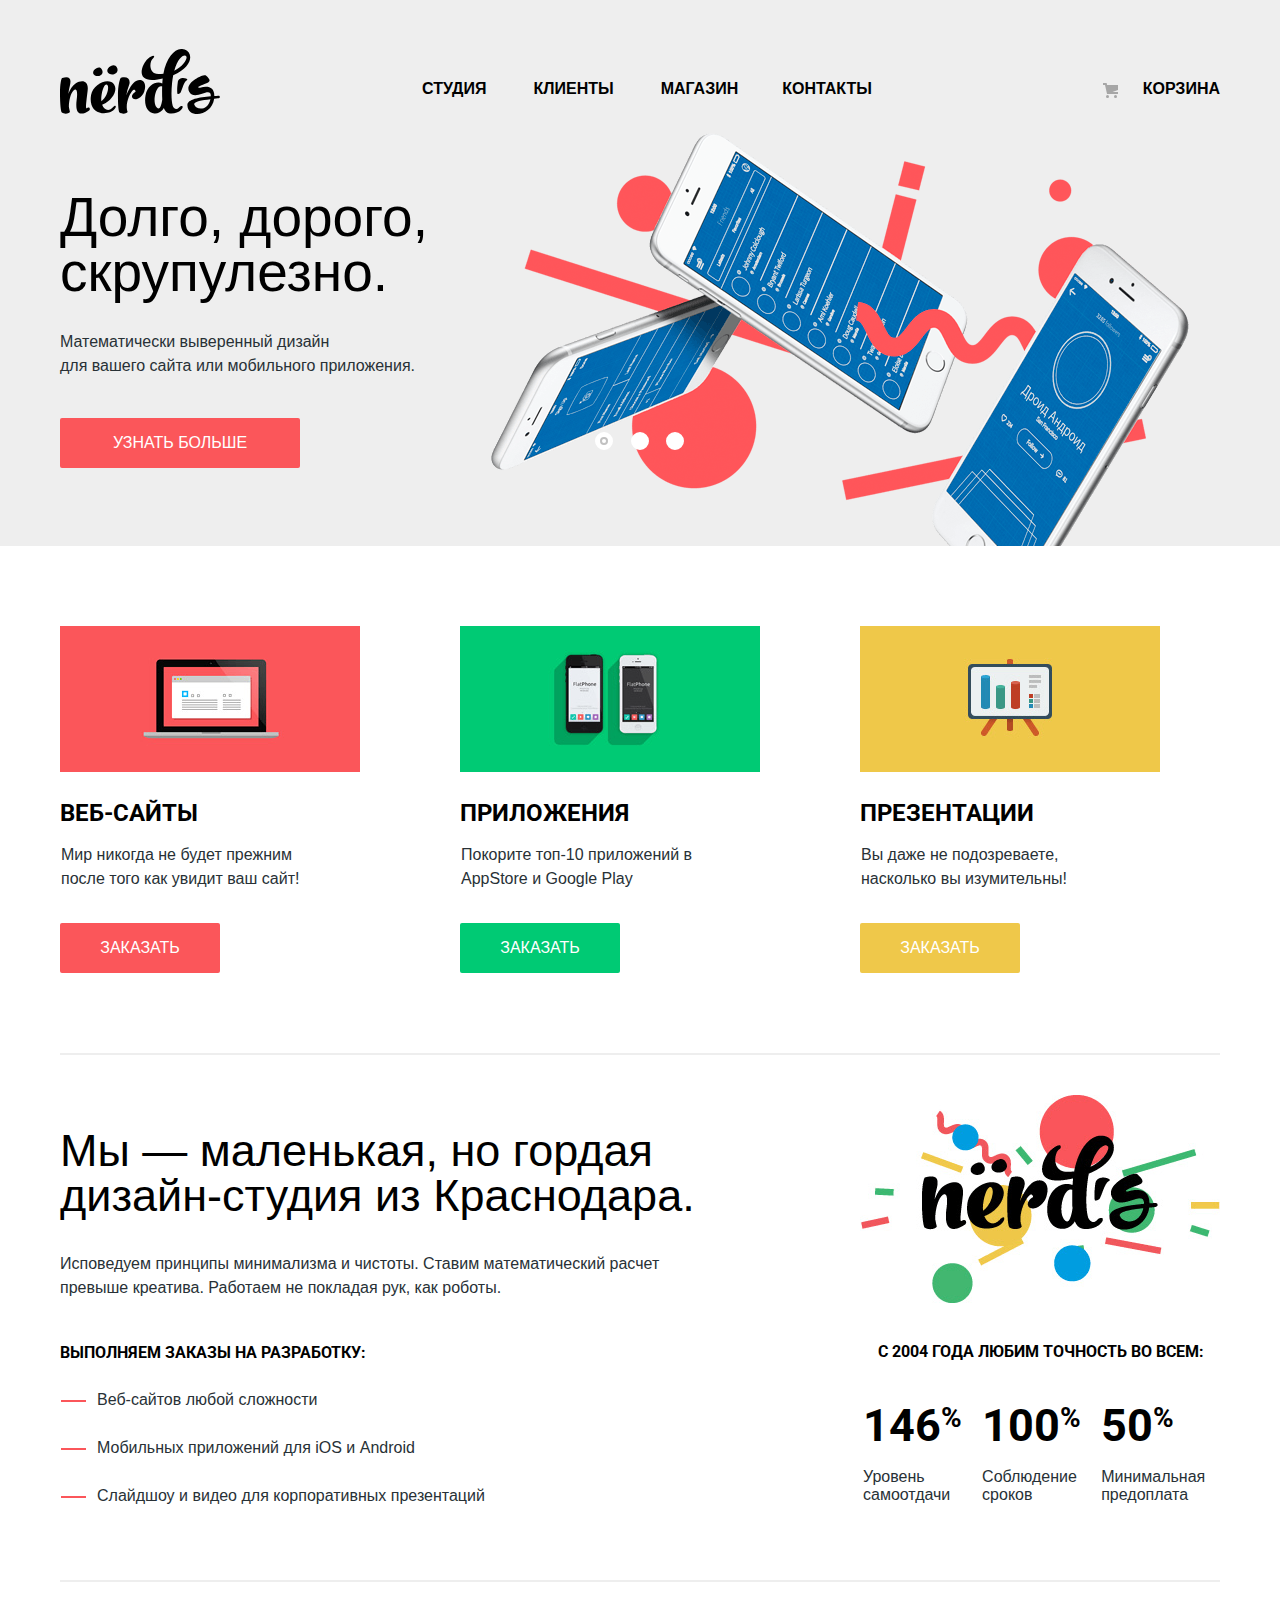
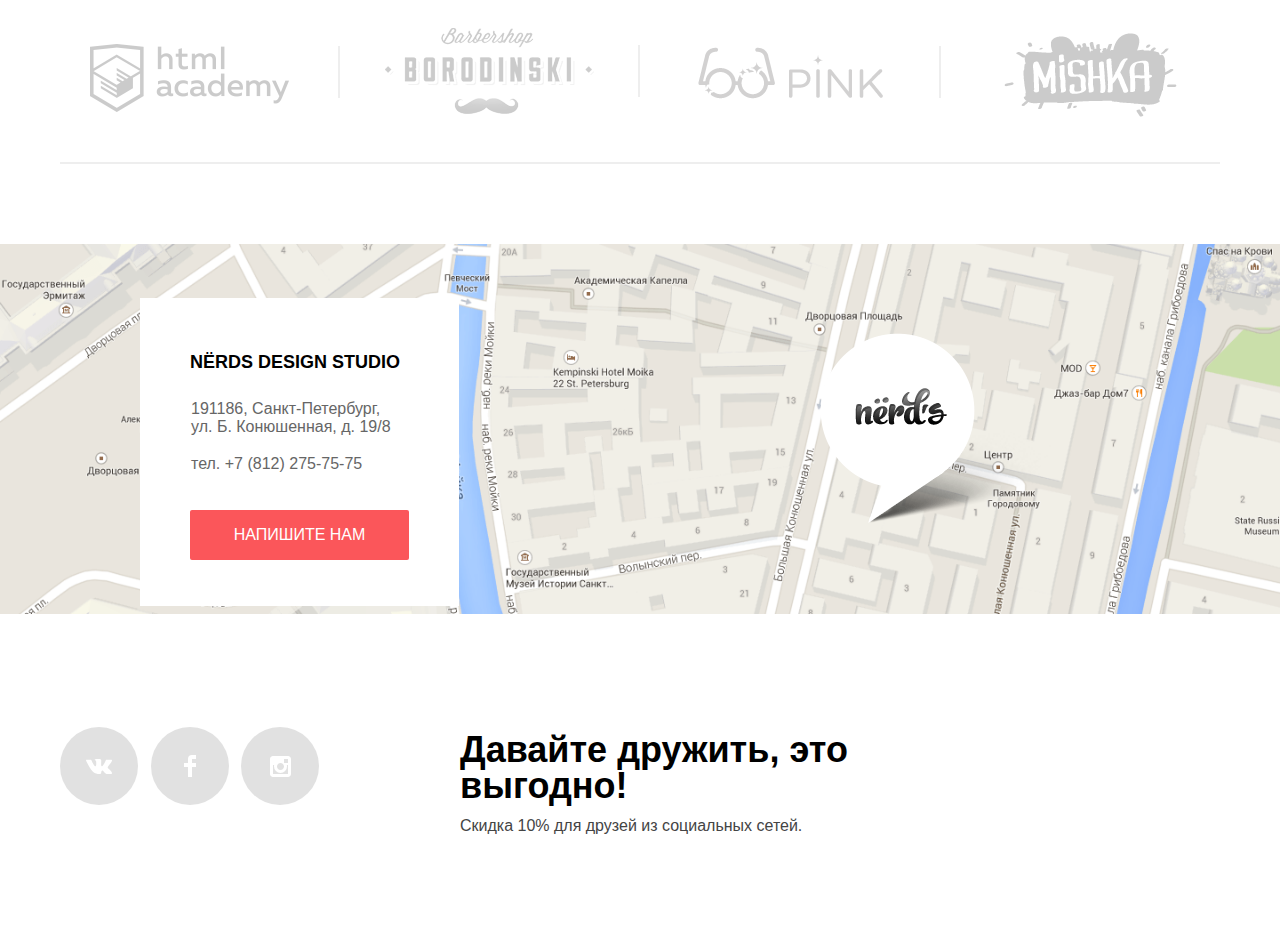
==== commit dee91be7: "Add files via upload" ====
--- a/index.html
+++ b/index.html
@@ -8,10 +8,10 @@
     <link href="https://fonts.googleapis.com/css?family=Roboto:400,500,700&amp;subset=cyrillic" rel="stylesheet">
   </head>
   <body>
-    <!-- <header class="main-header">
+    <header class="main-header">
       <div class="container">
         <nav class="main-menu">
-          <img class="logo" src="img/svg-nerds/nerds-logo.svg" width="160" height="65" alt="Логотип студии Нёрдс" title="Нёрдс - дизайн-студия из Краснодара">
+          <a><img class="logo" src="img/svg-nerds/nerds-logo.svg" width="160" height="65" alt="Логотип студии Нёрдс" title="Нёрдс - дизайн-студия из Краснодара"></a>
           <ul class="main-menu-navigation">
             <li class="main-menu-item"><a href="about.html">Студия</a></li>
             <li class="main-menu-item"><a href="clients.html">Клиенты</a></li>
@@ -40,21 +40,21 @@
             <div class="feature-block">
               <div class="feature-item feature-item-1">
                 <p class="feature-item-title">Долго, дорого, скрупулезно.</p>
-                <p>Математически выверенный дизайн <br>для вашего сайта или мобильного приложения.</p>
+                <p>Математически выверенный дизайн<br> для вашего сайта или мобильного приложения.</p>
                 <a class="btn feature-btn" href="catalog.html">Узнать больше</a>
               </div>
             </div>
             <div class="feature-block">
                <div class="feature-item feature-item-2">
                 <p class="feature-item-title">Любим математику как никто другой</p>
-                <p>Никакого креатива, только математические формулы <br>для расчета идеальных пропорций.</p>
+                <p>Никакого креатива, только математические формулы для расчета идеальных пропорций.</p>
                 <a class="btn feature-btn" href="catalog.html">Узнать больше</a>
               </div>
             </div>
             <div class="feature-block">
               <div class="feature-item feature-item-3">
                 <p class="feature-item-title">Только ночь, только хардкор</p>
-                <p>Работать днем, как все? Мы против этого. <br>Ближе к полуночи работа только начинается.</p>
+                <p>Работать днем, как все? Мы против этого.<br> Ближе к полуночи работа только начинается.</p>
                 <a class="btn feature-btn" href="catalog.html">Узнать больше</a>
               </div>
             </div>
@@ -131,15 +131,14 @@
       </section>
       <section class="map">
         <h2 class="visually-hidden">Местонахождение студии Нёрдс</h2>
-        <img src="img/map.png" width="1440" height="416" alt="Студия Нёрдс на карте города">
         <div class="writetous">
           <div class="writetous-container">
             <p>Nёrds design studio</p>
-            <p>191186, Санкт-Петербург, <br>ул. Б. Конюшенная, д. 19/8</p>
+            <p>191186, Санкт-Петербург,<br> ул. Б. Конюшенная, д. 19/8</p>
             <p>тел. +7 (812) 275-75-75</p>
             <a class="btn writetous-btn" href="writetous.html">Напишите нам</a>
           </div>
-        </div> -->
+        </div>
       </section>
       <section class="writetous-modal">
         <div class="writetous-modal-container">
@@ -158,7 +157,7 @@
           </form>
         </div>
       </section>
-    <!-- </main>
+    </main>
     <footer class="main-footer">
       <div class="container">
         <div class="footer-container">
@@ -173,6 +172,6 @@
           </div>
         </div>
       </div>
-    </footer> -->
+    </footer>
   </body>
 </html>
--- a/css/style.css
+++ b/css/style.css
@@ -1,5 +1,6 @@
 html {
   box-sizing: border-box;
+  margin: 0 auto;
 }
 
 *, *:before, *:after {
@@ -8,11 +9,11 @@
 
 html,
 body {
-  width: 1440px;
   min-width: 1200px;
+  max-width: 1440px;
   font-size: 16px;
   line-height: 24px;
-  font-family: "Roboto", "Arial", sans-serif;
+  font-family: "Roboto Regular", "Arial", sans-serif;
   font-weight: normal;
   color: #283136;
   background-color: #ffffff;
@@ -23,11 +24,6 @@
   color: #000000;
   text-decoration: none;
   text-transform: uppercase;
-}
-
-img {
-  max-width: 100%;
-  height: auto;
 }
 
 .container {
@@ -58,24 +54,46 @@
   margin: 0;
   margin-top: 49px;
   padding: 0;
+  font-size: 16px;
+  line-height: 30px;
+  font-family: "Roboto Medium", "Arial", sans-serif;
+  font-weight: normal;
+  color: #000000;
 }
 
 .main-menu-navigation {
   display: flex;
-  justify-content: space-between;
-  width: 437px;
-  margin: 0;
-  margin-top: 16px;
-  margin-left: 200px;
-  padding: 0;
+  justify-content: flex-start;
+  align-items: flex-start;
+  min-height: 40px;
+  width: 600px;
+  margin: 0;
+  margin-top: 14px;
+  margin-left: 202px;
+  padding: 0;
+}
+
+.main-menu-navigation li {
+  margin-right: 47px;
+}
+
+.main-menu-navigation li:nth-child(3) {
+  margin-right: 44px;
+}
+
+.main-menu-navigation li:last-child {
+  margin-left: 0;
+  margin-right: 0;
 }
 
 .main-menu-cart {
   display: flex;
   justify-content: flex-end;
+  align-items: flex-start;
+  min-height: 40px;
   width: 115px;
   margin: 0;
-  margin-top: 16px;
+  margin-top: 14px;
   margin-left: 245px;
   padding: 0;
 }
@@ -87,10 +105,10 @@
 .cart::before {
   content: "";
   position: absolute;
-  width: 15px;
-  height: 15px;
+  width: 16px;
+  height: 16px;
   left: -40px;
-  top: 5px;
+  top: 9px;
   background-image: url("../img/svg-nerds/cart-icon.svg");
   background-repeat: no-repeat;
 }
@@ -110,19 +128,19 @@
 
 .current-menu-item {
   border-bottom: 2px solid #fb565a;
-  padding-bottom: 6px;
+  padding-bottom: 4px;
   box-sizing: border-box;
 }
 
 .features {
   display: flex;
-  height: 430px;
+  height: 422px;
   background-color: #eeeeee;
 }
 
 .btn {
   display: inline-block;
-  padding: 16px 0;
+  font-size: 16px;
   line-height: 18px;
   font-family: "Roboto Medium", "Arial", sans-serif;
   font-weight: normal;
@@ -130,6 +148,8 @@
   vertical-align: middle;
   color: #ffffff;
   border-radius: 2px;
+  padding: 16px 0;
+  cursor: pointer;
 }
 
 .feature-btn {
@@ -150,7 +170,7 @@
 
 .feature-item {
   height: 280px;
-  margin-top: 75px;
+  margin-top: 66px;
 }
 
 .feature-item-1 {
@@ -158,15 +178,19 @@
 }
 
 .feature-item-2 {
-  width: 520px;
+  width: 530px;
 }
 
 .feature-item-3 {
   width: 460px;
 }
 
+.feature-item-2 p:nth-child(2) {
+  padding-right: 90px;
+}
+
 .feature-item p:nth-child(2) {
-  margin-bottom: 41px;
+  margin-bottom: 40px;
 }
 
 .feature-item-title {
@@ -176,7 +200,7 @@
   font-weight: normal;
   color: #000000;
   text-align: left;
-  margin-bottom: 28px;
+  margin-bottom: 30px;
 }
 
 .feature-container {
@@ -196,7 +220,7 @@
   justify-content: space-between;
   position: absolute;
   left: 555px;
-  top: 316px;
+  top: 308px;
   width: 89px;
   height: 18px;
   margin: 0 auto;
@@ -271,19 +295,19 @@
 
 .feature-block:nth-child(1) {
   background-image: url("../img/slide1.png");
-  background-position: 450px 18px;
+  background-position: 451px 9px;
   background-repeat: no-repeat;
 }
 
 .feature-block:nth-child(2) {
   background-image: url("../img/slide2.png");
-  background-position: 515px 0;
+  background-position: 517px 0;
   background-repeat: no-repeat;
 }
 
 .feature-block:nth-child(3) {
   background-image: url("../img/slide3.png");
-  background-position: 420px 18px;
+  background-position: 421px 19px;
   background-repeat: no-repeat;
 }
 
@@ -303,22 +327,28 @@
 .product-block {
   display: flex;
   justify-content: space-between;
-  margin-bottom: 80px;
+  margin-bottom: 77px;
 }
 
 .product-item {
   width: 360px;
-  height: 348px;
+  min-height: 350px;
 }
 
 .product-item .title-3 {
-  margin-top: 20px;
-  margin-bottom: 10px;
+  padding: 0;
+  margin: 0;
+  margin-top: 19px;
+  padding-bottom: 4px;
 }
 
 .product-item p {
   max-width: 260px;
-  margin-bottom: 33px;
+  padding: 0;
+  padding-top: 11px;
+  padding-bottom: 32px;
+  margin: 0;
+  margin-left: 1px;
 }
 
 .order-btn {
@@ -379,20 +409,20 @@
 .about-us-block {
   display: flex;
   justify-content: space-between;
-  padding-bottom: 60px;
+  padding-bottom: 70px;
 }
 
 .about-us-description {
   width: 660px;
-  margin-top: 38px;
+  margin-top: 36px;
 }
 
 .about-us-description .title-2 {
-  margin-bottom: 35px;
+  margin-bottom: 34px;
 }
 
 .about-us-description p {
-  margin-bottom: 40px;
+  margin-bottom: 41px;
 }
 
 .abilities {
@@ -403,19 +433,19 @@
   min-height: 120px;
   padding: 0;
   margin: 0;
-  margin-top: 22px;
+  margin-top: 23px;
 }
 
 .about-us-advantage {
   width: 360px;
   height: 415px;
-  margin-top: 42px;
+  margin-top: 40px;
 }
 
 .ability-item {
   position: relative;
-  width: 430px;
-  padding-left: 35px;
+  min-width: 430px;
+  padding-left: 37px;
   list-style: none;
 }
 
@@ -423,7 +453,7 @@
   content: "";
   position: absolute;
   left: 1px;
-  top: 10px;
+  top: 12px;
   width: 25px;
   height: 2px;
   background-color: #fb565a;
@@ -431,23 +461,30 @@
 
 .advantages {
   width: 360px;
-  min-height: 100px;
+  height: 90px;
   margin-top: 30px;
+  margin-left: 1px;
 }
 
 caption.title-about-us {
-  margin-bottom: 60px;
+  padding: 0;
+  margin: 0;
+  margin-bottom: 40px;
 }
 
 .advantage-percent-item {
   width: 120px;
+  height: 50px;
   text-align: left;
-  vertical-align: top;
+  vertical-align: middle;
   font-size: 45px;
   line-height: 10.06px;
   font-family: "Roboto", "Arial", sans-serif;
   font-weight: bold;
   color: #000000;
+  padding: 0;
+  padding-bottom: 10px;
+  margin: 0;
 }
 
 .advantage-percent-item sup {
@@ -457,6 +494,15 @@
 .advantage-percent-title {
   line-height: 18px;
   color: #283136;
+  vertical-align: middle;
+  padding: 0;
+  padding-top: 10px;
+  margin: 0;
+}
+
+.partners {
+  margin: 0;
+  padding: 0;
 }
 
 .partners-block {
@@ -467,14 +513,14 @@
   min-height: 100px;
   padding: 0;
   margin: 0;
-  margin-top: 53px;
-  margin-bottom: 33px;
+  margin-top: 44px;
+  margin-bottom: 36px;
   list-style: none;
 }
 
 .partners-block li {
   position: relative;
-  width: 260px;
+  width: 259px;
   min-height: 95px;
   text-align: center;
 }
@@ -548,6 +594,10 @@
 
 .map {
   position: relative;
+  height: 420px;
+  background-image: url("../img/map.png");
+  background-repeat: no-repeat;
+  background-size: 100%;
 }
 
 .map::before {
@@ -561,6 +611,11 @@
   background-repeat: no-repeat;
 }
 
+/*.map img {
+  max-width: 100%;
+  height: auto;
+}*/
+
 .writetous {
   width: 319px;
   min-height: 308px;
@@ -579,8 +634,11 @@
 
 .writetous p,
 .catalog-item-description p {
+  font-family: "Roboto Regular", "Arial", sans-serif;
   line-height: 18px;
   color: #666666;
+  margin: 0;
+  padding: 0;
 }
 
 .writetous-container p:first-child {
@@ -593,17 +651,19 @@
 }
 
 .writetous-container p:nth-child(2) {
-  margin-top: 22px;
+  margin-top: 23px;
+  margin-left: 1px;
 }
 
 .writetous-container p:nth-child(3) {
-  margin-top: 18px;
+  margin-top: 19px;
+  margin-left: 1px;
 }
 
 a.writetous-btn {
   width: 219px;
   height: 50px;
-  margin-top: 22px;
+  margin-top: 37px;
   background-color: #fb565a;
 }
 
@@ -618,13 +678,20 @@
 }
 
 .writetous-modal {
+  display: none;
+  position: fixed;
+  left: 240px;
+  top: 5%;
   width: 960px;
   min-height: 590px;
   margin: 0 auto;
   padding: 0;
   background-color: #ffffff;
-  box-shadow: 0 40px 20px rgba(0, 0, 0, 0.7);
-  outline: 2px solid red;
+  box-shadow: 0 20px 60px 0 rgba(0, 1, 1, 0.75);
+}
+
+.display-modal {
+  display:block;
 }
 
 .writetous-modal-container {
@@ -637,11 +704,9 @@
   padding: 0;
   margin: 0 auto;
   margin-top: 10px;
-  outline: 2px solid black;
 }
 
 .writetous-modal-container .modal-user-form {
-  outline: 2px solid yellow;
   padding: 0;
   margin: 0;
 }
@@ -649,7 +714,7 @@
 .writetous-modal-title {
   padding: 0;
   margin: 0;
-  margin-top: 67px;
+  margin-top: 65px;
 }
 
 .close-btn {
@@ -676,22 +741,15 @@
   opacity: 0.1;
 }
 
-/*.modal-user-form form {
-  display: flex;
-  flex-direction: column;
-  justify-content: space-between;
-}*/
-
 .userdata {
   display: inline-block;
   width: 360px;
   padding: 0;
   margin: 0;
-  margin-top: 41px;
+  margin-top: 43px;
   line-height: 18px;
   font-weight: bold;
   color: #000000;
-  outline: 2px solid red;
 }
 
 .userdata:first-child {
@@ -699,14 +757,14 @@
 }
 
 .userdata:nth-of-type(3) {
-  margin-top: 33px;
+  margin-top: 35px;
 }
 
 .message-text,
 .userdata-text {
   padding: 0;
   margin: 0;
-  margin-top: 8px;
+  margin-top: 6px;
   padding: 12px;
   border: 2px solid #d7dcde;
 }
@@ -735,6 +793,7 @@
   display: flex;
   justify-content: space-between;
 }
+
 .userdata-text {
   width: 360px;
   height: 50px;
@@ -748,7 +807,7 @@
 .btn-form {
   width: 260px;
   height: 50px;
-  margin-top: 47px;
+  margin-top: 42px;
   text-transform: uppercase;
   background-color: #fb565a;
   border: 0;
@@ -766,7 +825,6 @@
 
 .main-footer {
   min-height: 217px;
-  margin-bottom: 0;
 }
 
 .footer-container {
@@ -781,10 +839,11 @@
 .social {
   display: flex;
   justify-content: space-between;
-  width: 260px;
+  width: 259px;
+  margin: 0;
+  padding: 0;
   min-height: 75px;
   margin-top: 11px;
-  padding-left: 0;
   list-style: none;
 }
 
@@ -796,6 +855,7 @@
   background-color: #e1e1e1;
   background-repeat: no-repeat;
   background-position: 50% 50%;
+  background-size: auto;
 }
 
 .social-btn:hover {
@@ -840,7 +900,7 @@
 }
 
 .friendship span:first-child {
-  margin-top: 18px;
+  margin-top: 16px;
   font-size: 36px;
   line-height: 36px;
   font-weight: bold;
@@ -848,7 +908,7 @@
 }
 
 .friendship span:last-child {
-  margin-top: 10px;
+  margin-top: 11px;
   line-height: 22px;
   color: #444444;
 }
@@ -857,9 +917,13 @@
   display: flex;
   justify-content: center;
   width: 100%;
-  height: 235px;
-  padding-top: 31px;
+  height: 233px;
+  padding-top: 30px;
   background-color: #eeeeee;
+}
+
+.catalog-title .title-1 {
+  padding-right: 5px;
 }
 
 .catalog-container {
@@ -871,13 +935,17 @@
 .filters {
   width: 260px;
   height: 800px;
-  margin-top: 35px;
+  margin-right: 0;
+  margin-top: 36px;
   padding: 0;
 }
 
 .range-filter {
   width: 261px;
-  margin: 50px auto;
+  margin-left: auto;
+  margin-right: auto;
+  margin-top: 47px;
+  margin-bottom: 57px;
 }
 
 .range-controls {
@@ -939,7 +1007,7 @@
 }
 
 .price-controls input {
-  font-family: "Roboto", "Arial", sans-serif;
+  font-family: "Roboto Regular", "Arial", sans-serif;
   font-size: 16px;
   line-height: 22px;
   width: 80px;
@@ -952,6 +1020,10 @@
   background: #eeeeee;
 }
 
+.filters .title-item:nth-child(3) {
+  margin-bottom: 11px;
+}
+
 .layouts {
   display: flex;
   flex-direction: column;
@@ -959,33 +1031,75 @@
   min-height: 105px;
   padding: 0;
   margin: 0;
-  margin-bottom: 40px;
-}
-
-.layouts label,
-.layouts-features label,
-.layouts-features label:hover,
-.filter-item,
-.filter-item:hover {
-  line-height: 20px;
-  color: #283136;
-}
-
-.layouts-features {
-  display: flex;
-  flex-direction: column;
-  justify-content: space-between;
-  min-height: 190px;
-  padding: 0;
-  margin: 0;
-  margin-bottom: 40px;
+  margin-bottom: 43px;
+}
+
+.layouts label {
+  position: relative;
 }
 
 .layouts label:hover {
   color: #000000;
 }
 
-.filter-item:disabled,
+.layouts label::before {
+  content: "";
+  position: absolute;
+  top: 0;
+  left: -35px;
+  width: 25px;
+  height: 25px;
+  margin: 0;
+  padding: 0;
+  background-image: url("../img/svg-nerds/radio-off.svg");
+  background-repeat: no-repeat;
+  background-position: 50% 50%;
+  cursor: pointer;
+  opacity: 0.4;
+}
+
+.layouts label:hover::before,
+.layouts input[type=radio]:checked ~ label[for="adaptive-layout"]:hover::before,
+.layouts input[type=radio]:checked ~ label[for="fixed-layout"]:hover::before,
+.layouts input[type=radio]:checked ~ label[for="rubbery-layout"]:hover::before {
+  opacity: 1;
+}
+
+.layouts label.disabled::before,
+.layouts label.disabled:hover::before,
+.layouts-features label.disabled::before,
+.layouts-features label.disabled:hover::before {
+  opacity: 0.1;
+}
+
+.layouts input[type=radio] {
+  position: absolute;
+  opacity: 0;
+}
+
+.layouts input[type=radio]:checked ~ label[for="adaptive-layout"]::before,
+.layouts input[type=radio]:checked ~ label[for="fixed-layout"]::before,
+.layouts input[type=radio]:checked ~ label[for="rubbery-layout"]::before {
+  position: absolute;
+  top: 0;
+  left: -35px;
+  width: 25px;
+  height: 25px;
+  margin: 0;
+  padding: 0;
+  background-image: url("../img/svg-nerds/radio-on.svg");
+  background-repeat: no-repeat;
+  background-position: center;
+  cursor: pointer;
+  opacity: 0.4;
+}
+
+.layouts li {
+  padding: 0;
+  padding-left: 37px;
+  margin: 0;
+}
+
 .disabled {
   color: #283136;
   opacity: 0.3;
@@ -994,6 +1108,91 @@
 .layouts li,
 .layouts-features li {
   list-style: none;
+}
+
+.layouts label,
+.layouts-features label,
+.layouts-features label:hover {
+  line-height: 20px;
+  color: #283136;
+  cursor: pointer;
+}
+
+.filters .title-item:nth-child(5) {
+  margin-bottom: 13px;
+}
+
+.layouts-features {
+  display: flex;
+  flex-direction: column;
+  justify-content: space-between;
+  min-height: 185px;
+  padding: 0;
+  margin: 0;
+  margin-bottom: 48px;
+}
+
+.layouts-features label {
+  position: relative;
+}
+
+.layouts-features label:hover {
+  color: #000000;
+}
+
+.layouts-features label::before {
+  content: "";
+  position: absolute;
+  top: -5px;
+  left: -43px;
+  width: 35px;
+  height: 35px;
+  margin: 0;
+  padding: 0;
+  background-image: url("../img/svg-nerds/checkbox-off.svg");
+  background-repeat: no-repeat;
+  background-position: 50% 50%;
+  cursor: pointer;
+  opacity: 0.4;
+}
+
+.layouts-features label:hover::before,
+.layouts-features input[type=checkbox]:checked ~ label[for="layout-feature-slider"]:hover::before,
+.layouts-features input[type=checkbox]:checked ~ label[for="layout-feature-features-block"]:hover::before,
+.layouts-features input[type=checkbox]:checked ~ label[for="layout-feature-news-block"]:hover::before,
+.layouts-features input[type=checkbox]:checked ~ label[for="layout-feature-gallery"]:hover::before,
+.layouts-features input[type=checkbox]:checked ~ label[for="layout-feature-cart"]:hover::before {
+  opacity: 1;
+}
+
+.layouts-features input[type=checkbox] {
+  position: absolute;
+  opacity: 0;
+}
+
+.layouts-features input[type=checkbox]:checked ~ label[for="layout-feature-slider"]::before,
+.layouts-features input[type=checkbox]:checked ~ label[for="layout-feature-features-block"]::before,
+.layouts-features input[type=checkbox]:checked ~ label[for="layout-feature-news-block"]::before,
+.layouts-features input[type=checkbox]:checked ~ label[for="layout-feature-gallery"]::before,
+.layouts-features input[type=checkbox]:checked ~ label[for="layout-feature-cart"]::before {
+  position: absolute;
+  top: -7px;
+  left: -41px;
+  width: 35px;
+  height: 35px;
+  margin: 0;
+  padding: 0;
+  background-image: url("../img/svg-nerds/checkbox-on.svg");
+  background-repeat: no-repeat;
+  background-position: 50% 50%;
+  cursor: pointer;
+  opacity: 0.4;
+}
+
+.layouts-features li {
+  padding: 0;
+  padding-left: 37px;
+  margin: 0;
 }
 
 .filter-btn {
@@ -1023,6 +1222,8 @@
   flex-direction: column;
   justify-content: space-between;
   width: 800px;
+  padding: 0;
+  margin: 0;
   margin-top: 35px;
   background-color: #ffffff;
 }
@@ -1032,7 +1233,8 @@
   justify-content: space-between;
   align-self: flex-end;
   width: 760px;
-  padding-top: 5px;
+  padding-top: 3px;
+  padding-right: 5px;
 }
 
 .sorting {
@@ -1044,16 +1246,32 @@
 }
 
 .sorting-menu {
-  display: flex;
-  justify-content: space-between;
-  align-items: center;
-  width: 360px;
+  /*display: flex;
+  justify-content: center;
+  align-items: center;*/
+  width: 405px;
+  margin-top: 14px;
 }
 
 .sorting-type {
+  display: inline-block;
   font-size: 14px;
+  line-height: 18px;
   font-weight: normal;
   opacity: 0.3;
+  padding-top: 3px;
+}
+
+.sorting-type:nth-child(1) {
+  margin-left: 42px;
+}
+
+.sorting-type:nth-child(2) {
+  margin-left: 22px;
+}
+
+.sorting-type:nth-child(3) {
+  margin-left: 22px;
 }
 
 .sorting-type:hover {
@@ -1061,8 +1279,7 @@
 }
 
 .sorting-type:active,
-.sorting-type-current,
-.sorting-direction-current {
+.sorting-type-current {
   opacity: 1;
 }
 
@@ -1073,12 +1290,25 @@
   background-repeat: no-repeat;
   background-position: 50% 50%;
   opacity: 0.2;
+  padding-top: 3px;
+}
+
+.sorting-down {
+  margin-left: 43px;
+}
+
+.sorting-up {
+  padding: 0;
+  margin: 0;
+  margin-left: 10px;
+
 }
 
 .sorting-direction:hover {
   opacity: 0.6;
 }
 
+.sorting-direction-current,
 .sorting-direction:active {
   opacity: 1;
 }
@@ -1096,18 +1326,29 @@
   justify-content: space-between;
   width: 800px;
   flex-wrap: wrap;
-  margin-top: 40px;
+  padding: 0;
+  padding-left: 39px;
+  margin: 0;
+  margin-top: 80px;
 }
 
 .catalog-item {
+  position: relative;
   width: 360px;
   height: 576px;
-  margin-bottom: 72px;
+  margin-top: 73px;
   list-style: none;
+}
+
+.catalog-item:first-child,
+.catalog-item:nth-child(2) {
+  margin-top: 0;
 }
 
 .catalog-item::before {
   content: "";
+  position: absolute;
+  top: -39px;
   display: block;
   width: 360px;
   height: 40px;
@@ -1115,24 +1356,66 @@
   opacity: 0.12;
 }
 
+.catalog-item:hover::after {
+  content: "";
+  position: absolute;
+  display: block;
+  bottom: 0;
+  width: 360px;
+  height: 300px;
+  box-shadow: 0 6px 15px 0 rgba(0, 1, 1, 0.25);
+}
+
+.catalog-item:hover .catalog-item-description {
+  z-index: 1;
+}
+
 .catalog-item:hover::before {
   opacity: 1;
 }
 
 .catalog-item-description {
   display: block;
-  position: relative;
+  position: absolute;
   width: 360px;
-  height: 231px;
-  bottom: 255px;
+  min-height: 231px;
+  bottom: 0;
   background-color: #eeeeee;
   text-align: center;
-}
+  z-index: -1;
+}
+
+.catalog-item-description .title-item {
+  margin: 0 auto;
+  padding: 0;
+  padding-top: 26px;
+}
+
+.catalog-item-description a {
+  cursor: pointer;
+}
+
+.catalog-item-description p {
+  padding: 0 90px;
+  margin: 0 auto;
+  margin-top: 15px;
+}
+
+/*.catalog-item-description:nth-child(2) p {
+  padding: 0 60px;
+}
+
+.catalog-item-description:nth-child(5) p,
+.catalog-item-description:nth-child(6) p {
+  padding: 0 70px;
+}*/
 
 .catalog-order-btn {
   width: 200px;
   height: 50px;
   background-color: #fb565a;
+  margin-top: 32px;
+  border: 0;
 }
 
 .catalog-order-btn:hover {
@@ -1150,7 +1433,7 @@
   width: 443px;
   margin: 0;
   margin-left: 40px;
-  margin-top: 12px;
+  margin-top: 60px;
   padding: 0;
   list-style: none;
 }
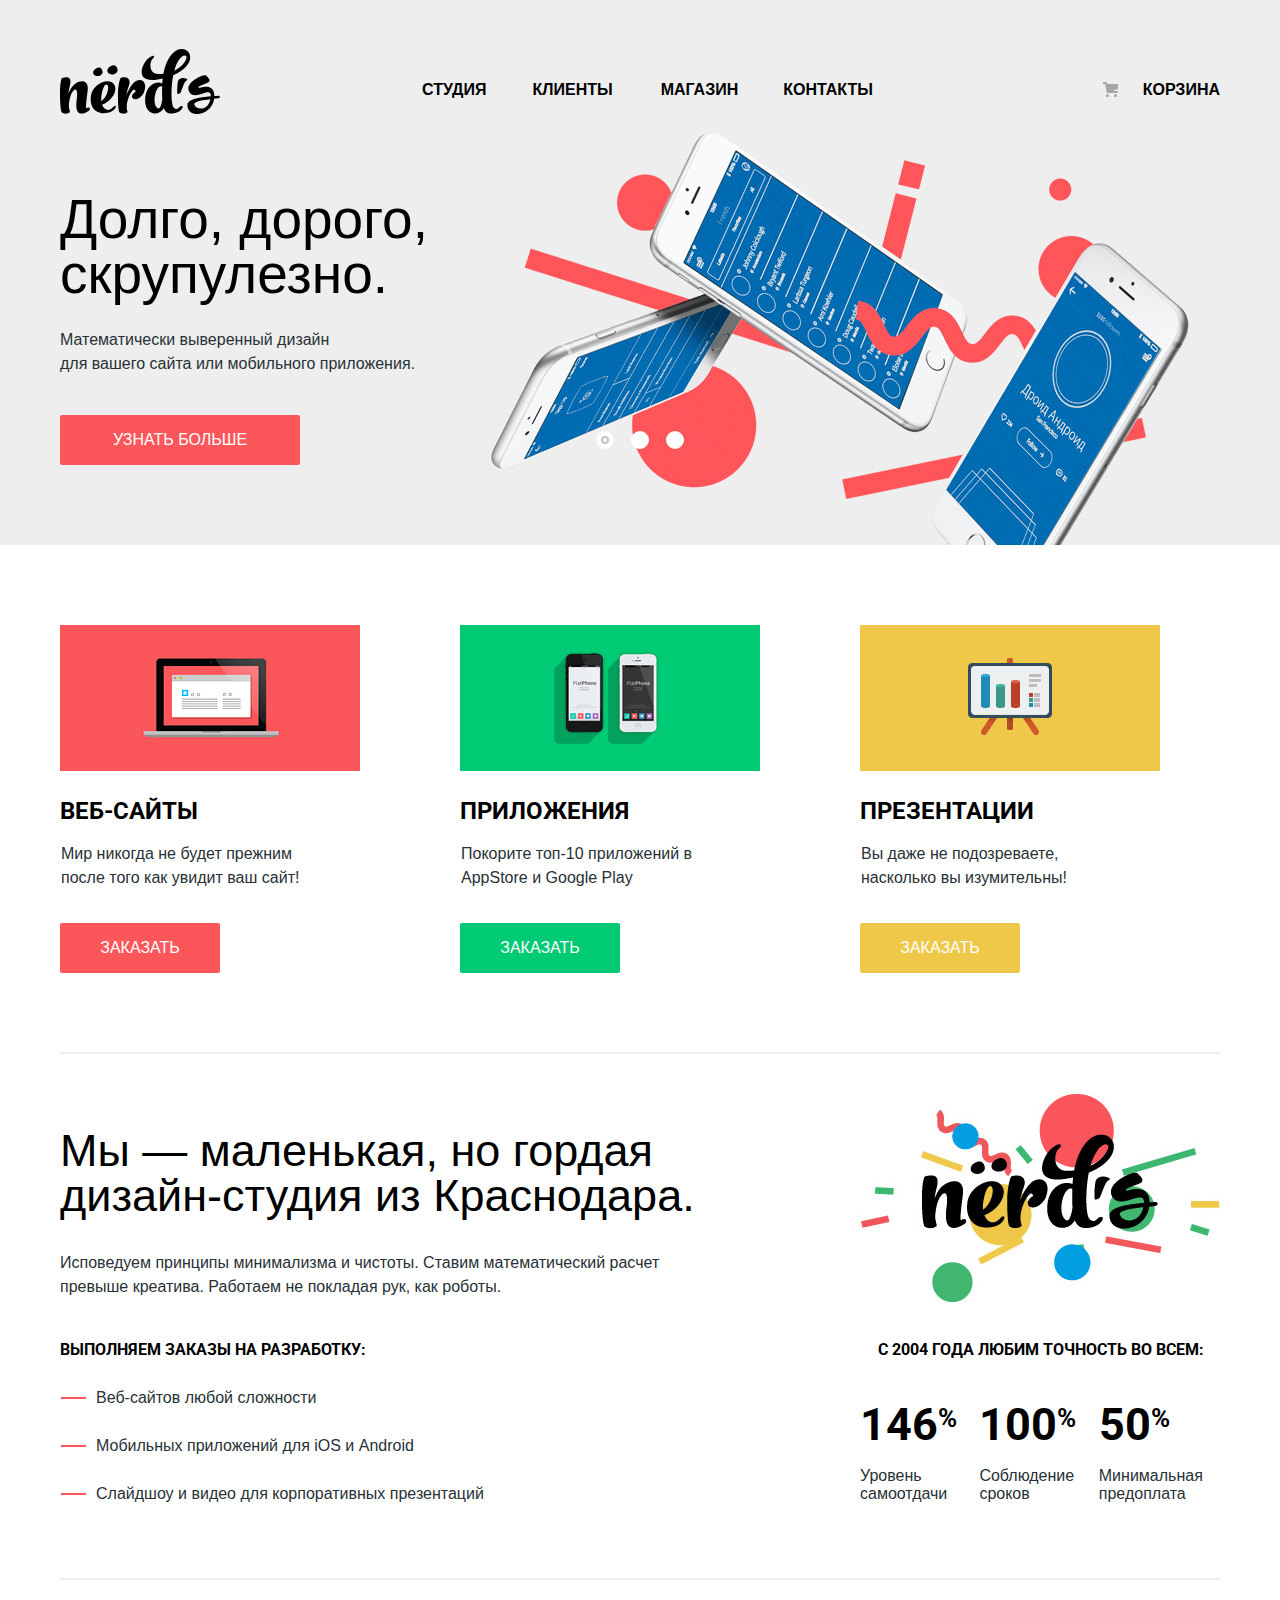
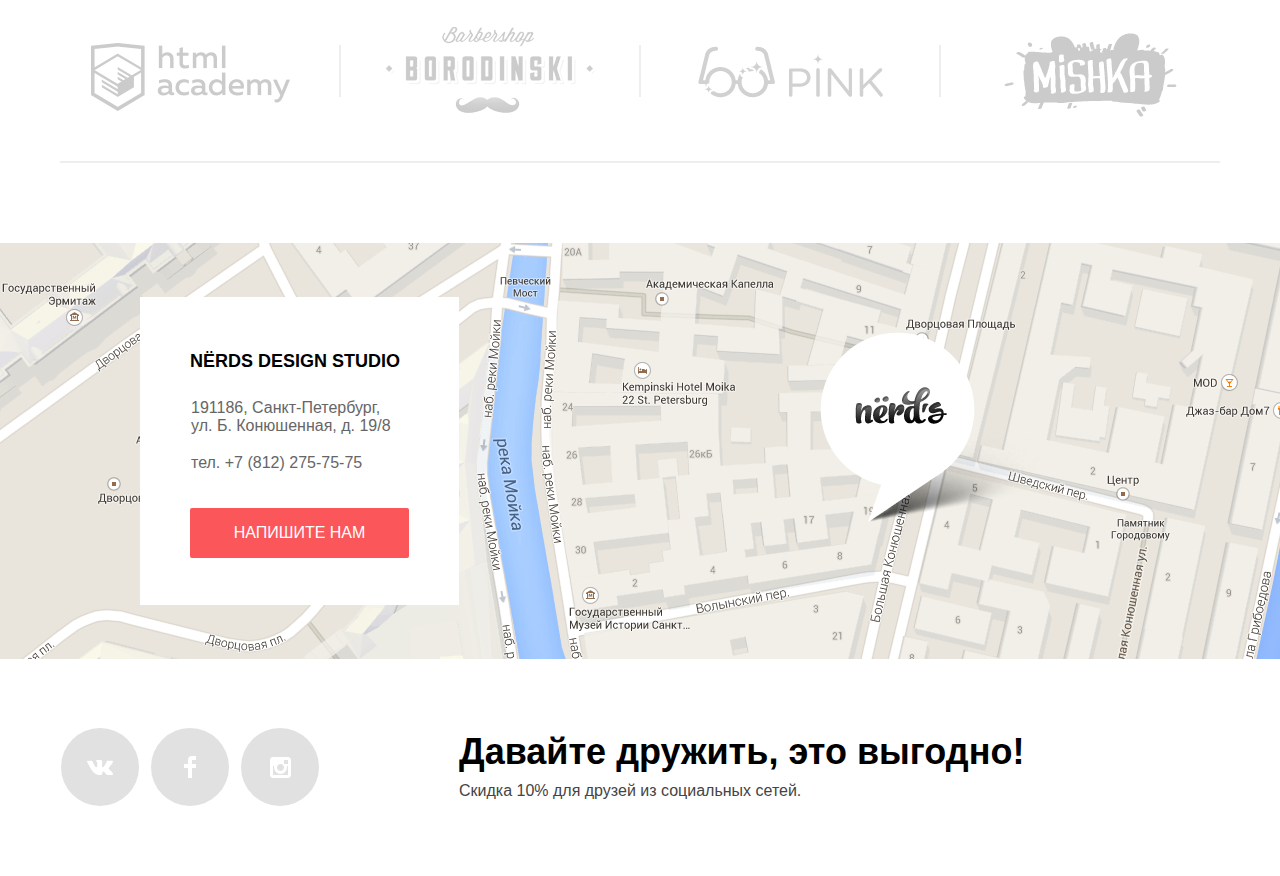
==== commit 083191f7: "На вторую проверку" ====
--- a/index.html
+++ b/index.html
@@ -4,7 +4,7 @@
     <meta charset="utf-8">
     <title>HTML Academy: Нёрдс</title>
     <link href="css/normalize.css" rel="stylesheet">
-    <link href="css/style.css" rel="stylesheet">
+    <link href="css/style.min.css" rel="stylesheet">
     <link href="https://fonts.googleapis.com/css?family=Roboto:400,500,700&amp;subset=cyrillic" rel="stylesheet">
   </head>
   <body>
@@ -99,7 +99,7 @@
             </ul>
           </div>
           <div class="about-us-advantage">
-            <img src="img/nerds-illustration.png" width="360" height="208" alt="Нёрдс - дизайн-студия из Краснодара" title="Нёрдс - дизайн-студия из Краснодара">
+            <img src="img/nerds-illustration.jpg" width="360" height="208" alt="Нёрдс - дизайн-студия из Краснодара" title="Нёрдс - дизайн-студия из Краснодара">
             <table class="advantages">
               <caption class="title-about-us">С 2004 года любим точность во всем:</caption>
               <tr class="advantage-percent">
--- a/css/style.min.css
+++ b/css/style.min.css
@@ -0,0 +1 @@
+html{-webkit-box-sizing:border-box;box-sizing:border-box;margin:0 auto}*,:after,:before{-webkit-box-sizing:inherit;box-sizing:inherit}body,html{min-width:1200px;max-width:1440px;font-size:16px;line-height:24px;font-family:"Roboto Regular","Arial",sans-serif;font-weight:400;color:#283136;background-color:#fff}a{font-weight:700;color:#000;text-decoration:none;text-transform:uppercase}.container{width:1200px;margin:0 auto;padding:0 20px}.main-header{display:-webkit-box;display:-ms-flexbox;display:flex;-webkit-box-pack:justify;-ms-flex-pack:justify;justify-content:space-between;-webkit-box-align:start;-ms-flex-align:start;align-items:flex-start;height:115px;padding-top:34px;background-color:#eee}.logo{height:65px;display:block}.logo:hover{opacity:.8}.logo:active{opacity:.3}.main-menu,.main-menu-navigation{display:-webkit-box;display:-ms-flexbox;display:flex;padding:0}.main-menu{min-width:1170px;font-size:16px;line-height:30px;font-family:"Roboto Medium","Arial",sans-serif;font-weight:400;color:#000;-webkit-box-pack:end;-ms-flex-pack:end;justify-content:flex-end;-webkit-box-align:end;-ms-flex-align:end;align-items:flex-end;height:80px;margin:0}.main-menu-navigation{-webkit-box-pack:start;-ms-flex-pack:start;justify-content:flex-start;-webkit-box-align:center;-ms-flex-align:center;align-items:center;height:65px;width:600px;margin:0 0 0 202px}.main-menu-navigation li{margin-right:47px}.main-menu-navigation li:first-child{margin-right:46px}.main-menu-navigation li:nth-child(2){margin-right:48px}.main-menu-navigation li:nth-child(3){margin-right:45px}.main-menu-navigation li:last-child{margin-left:0;margin-right:0}.main-menu-cart{display:-webkit-box;display:-ms-flexbox;display:flex;-webkit-box-pack:end;-ms-flex-pack:end;justify-content:flex-end;-webkit-box-align:center;-ms-flex-align:center;align-items:center;height:65px;width:115px;margin:0 10px 0 120px;padding:0}.cart{position:relative}.cart::before{content:"";position:absolute;width:16px;height:16px;left:-40px;top:7px;background-image:url(../img/svg-nerds/cart-icon.svg);background-repeat:no-repeat}.main-menu-item{display:inline-block;vertical-align:baseline;margin-top:16px;list-style:none}.main-menu-item a:hover{color:#fb565a}.main-menu-item a:active{color:#000;opacity:.3}.current-menu-item{border-bottom:2px solid #fb565a;padding-bottom:4px;margin-top:22px}.features{display:-webkit-box;display:-ms-flexbox;display:flex;min-height:430px;background-color:#eee}.btn{display:inline-block;vertical-align:middle;font-size:16px;line-height:18px;font-family:"Roboto Medium","Arial",sans-serif;font-weight:400;text-align:center;color:#fff;border-radius:2px;padding:16px 0;cursor:pointer}.feature-btn{width:240px;height:50px;background-color:#fb565a;margin-top:23px}.feature-btn:hover{background-color:#e74246}.feature-btn:active{color:rgba(255,255,255,.302);background-color:#d7373b;-webkit-box-shadow:inset 0 3px 0 0 rgba(0,1,1,.1);box-shadow:inset 0 3px 0 0 rgba(0,1,1,.1)}.feature-item{min-height:280px;margin-top:77px}.feature-item-1{width:380px}.feature-item-2{width:530px}.feature-item-3{width:460px}.feature-item-2 p:nth-child(2){padding-right:100px}.feature-item p:nth-child(2){margin-top:26px}.feature-item-title{font-size:55px;line-height:55px;font-family:"Roboto Medium","Arial",sans-serif;font-weight:400;color:#000;text-align:left;margin:0;padding:0}.feature-container{position:relative;width:1200px;height:430px;margin:0 auto}.feature-container input[type=radio],.layouts input[type=radio],.layouts-features input[type=checkbox]{position:absolute;opacity:0}.slider-controls{display:-webkit-box;display:-ms-flexbox;display:flex;-webkit-box-pack:justify;-ms-flex-pack:justify;justify-content:space-between;position:absolute;left:556px;top:316px;width:88px;height:18px;margin:0 auto;z-index:1000}.slider-controls label{display:inline-block;vertical-align:baseline;width:18px;height:18px;padding:0;background-color:#fff;border:5px solid #fff;border-radius:50%;cursor:pointer}#btn-1:checked~.slider-controls label[for=btn-1],#btn-2:checked~.slider-controls label[for=btn-2],#btn-3:checked~.slider-controls label[for=btn-3]{background-color:#c1c1c1}#btn-1:checked~.slider-controls label,#btn-2:checked~.slider-controls label,#btn-3:checked~.slider-controls label{position:relative}#btn-1:checked~.slider-controls label::after,#btn-2:checked~.slider-controls label::after,#btn-3:checked~.slider-controls label::after{content:"";position:absolute;top:25%;left:25%;width:4px;height:4px;background-color:#fff;border-radius:50%}.slider-controls .active{background-color:#c1c1c1}.feature-block{position:absolute;top:0;left:0;width:100%;height:100%;padding:0 20px;overflow:hidden;display:none}#btn-1:checked~.slides .feature-block:nth-child(1),#btn-2:checked~.slides .feature-block:nth-child(2),#btn-3:checked~.slides .feature-block:nth-child(3){display:block}.feature-block:nth-child(1){background-image:url(../img/slide1.png);background-position:451px 17px;background-repeat:no-repeat}.feature-block:nth-child(2){background-image:url(../img/slide2.png);background-position:516px 0;background-repeat:no-repeat}.feature-block:nth-child(3){background-image:url(../img/slide3.png);background-position:421px 19px;background-repeat:no-repeat}.about-us,.main-footer,.partners,.products{width:100%;background-color:#fff}.products{margin-top:80px}.product-block{display:-webkit-box;display:-ms-flexbox;display:flex;-webkit-box-pack:justify;-ms-flex-pack:justify;justify-content:space-between;margin-bottom:77px}.product-item{width:360px;min-height:350px}.product-item .title-3{margin:18px 0 0;padding:0 0 4px}.product-item p{max-width:260px;padding:12px 0 33px;margin:0 0 0 1px}.order-btn{width:160px;height:50px}.ability-item::before,.order-site-btn{background-color:#fb565a}.order-site-btn:hover{background-color:#e74246}.order-site-btn:active{color:rgba(255,255,255,.302);background-color:#d7373b;-webkit-box-shadow:inset 0 3px 0 0 rgba(0,1,1,.1);box-shadow:inset 0 3px 0 0 rgba(0,1,1,.1)}.order-app-btn{background-color:#00ca74}.order-app-btn:hover{background-color:#00bc6c}.order-app-btn:active{color:rgba(255,255,255,.302);background-color:#00aa62;-webkit-box-shadow:inset 0 3px 0 0 rgba(0,1,1,.1);box-shadow:inset 0 3px 0 0 rgba(0,1,1,.1)}.order-presentation-btn{background-color:#efc84a}.order-presentation-btn:hover{background-color:#eab534}.order-presentation-btn:active{color:rgba(255,255,255,.302);background-color:#e5a722;-webkit-box-shadow:inset 0 3px 0 0 rgba(0,1,1,.1);box-shadow:inset 0 3px 0 0 rgba(0,1,1,.1)}.bottom-line{width:1160px;height:2px;margin-left:auto;margin-right:auto;background-color:#eee}.about-us-block{display:-webkit-box;display:-ms-flexbox;display:flex;-webkit-box-pack:justify;-ms-flex-pack:justify;justify-content:space-between;min-height:420px;margin-bottom:48px}.about-us-description{width:670px;margin-top:37px}.about-us-description .title-2{margin-bottom:33px}.about-us-description p{margin-bottom:39px}.abilities{width:435px;min-height:120px;padding:0;margin:24px 0 0}.about-us-advantage{width:362px;height:415px;margin-top:40px}.ability-item{position:relative;min-width:430px;padding-left:36px;margin-bottom:24px;list-style:none}.ability-item::before{content:"";position:absolute;left:1px;top:11px;width:25px;height:2px}.about-us-advantage img{margin-left:2px}.advantages{width:361px;height:90px;padding:0;margin:29px 0 0}caption.title-about-us{padding:0 0 0 5px;margin:0 0 39px}.advantage-percent{margin:0;padding:0}.advantage-percent-item{width:120px;height:50px;text-align:left;vertical-align:middle;font-size:45px;line-height:10.06px;font-family:"Roboto","Arial",sans-serif;font-weight:700;color:#000;padding:0 0 5px;margin:0}.advantage-percent-item sup{font-size:26px}.advantage-percent-title{line-height:18px;color:#283136;vertical-align:middle;padding:12px 0 0;margin:0}.partners{margin:0;padding:0}.partners-block{display:-webkit-box;display:-ms-flexbox;display:flex;-webkit-box-pack:justify;-ms-flex-pack:justify;justify-content:space-between;-webkit-box-align:start;-ms-flex-align:start;align-items:flex-start;width:1160px;min-height:120px;padding:0;margin:46px 0 15px;list-style:none}.partners-block li{position:relative;width:259px;min-height:100px;text-align:center}.partners-block a{opacity:.2}.partner-1{padding-top:17px;padding-left:2px}.partner-2{padding-top:1px;padding-left:1px}.partner-3{padding-top:20px}.partner-4{padding-top:7px}.partners-block li[class^=partner-]:not(:last-child)::after{content:"";position:absolute;top:19px;right:-22px;width:2px;height:52px;background-color:#eee}.partners-block li[class^=partner-3]:not(:last-child)::after{right:-21px}.partners-block a:hover{opacity:1}.partners-block a:active{opacity:.1}.last-bottom-line{margin-bottom:80px}.title-1,.title-2{font-size:55px;line-height:55px;font-family:"Roboto Medium","Arial",sans-serif;font-weight:400;color:#000}.title-2{font-size:45px;line-height:45px}.title-about-us{font-size:16px;line-height:24px;font-family:"Roboto","Arial",sans-serif;font-weight:700;color:#000;text-transform:uppercase}.map,.map::before{background-repeat:no-repeat}.map{min-height:416px;position:relative;background-image:url(../img/map.png)}.map::before{content:"";position:absolute;left:820px;top:89px;width:231px;height:190px;background-image:url(../img/map-marker.png)}.writetous{width:319px;min-height:308px;position:absolute;top:54px;left:140px;background-color:#fff}.writetous-container{width:219px;margin:0 auto;padding:0;text-align:left}.writetous p{margin:0;padding:0}.catalog-item-description p,.writetous p{font-family:"Roboto Regular","Arial",sans-serif;line-height:18px;color:#666}.writetous-container p:first-child{margin-top:49px;font-size:18px;line-height:30px;font-weight:700;color:#000;text-transform:uppercase}.writetous-container p:nth-child(2){margin-top:23px;margin-left:1px}.writetous-container p:nth-child(3){margin-top:19px;margin-left:1px}a.writetous-btn{width:219px;height:50px;margin-top:36px;background-color:#fb565a}a.writetous-btn:hover{background-color:#e74246}a.writetous-btn:active{color:rgba(255,255,255,.302);background-color:#d7373b;-webkit-box-shadow:inset 0 3px 0 0 rgba(0,1,1,.1);box-shadow:inset 0 3px 0 0 rgba(0,1,1,.1)}.writetous-modal{display:none;position:fixed;left:240px;bottom:100px;width:960px;max-height:590px;margin:0 auto;padding:0;background-color:#fff;-webkit-box-shadow:0 20px 60px 0 rgba(0,1,1,.75);box-shadow:0 20px 60px 0 rgba(0,1,1,.75);z-index:9000}.display-modal{display:block}.writetous-modal-container{position:relative;display:-webkit-box;display:-ms-flexbox;display:flex;-webkit-box-pack:start;-ms-flex-pack:start;justify-content:flex-start;-webkit-box-orient:vertical;-webkit-box-direction:normal;-ms-flex-direction:column;flex-direction:column;width:760px;min-height:590px;padding:0;margin:10px auto 0}.writetous-modal-container .modal-user-form{padding:0;margin:0}.writetous-modal-title{padding:0;margin:65px 0 0}.close-btn{position:absolute;top:78px;right:-10px;width:21px;height:21px;font-size:0;background-color:transparent;border:0;cursor:pointer;background-image:url(../img/svg-nerds/close-cross.svg);background-position:50% 50%;background-repeat:no-repeat;opacity:.3}.close-btn:hover{opacity:1}.close-btn:active{opacity:.1}.userdata{display:inline-block;vertical-align:baseline;width:360px;padding:0;margin:43px 0 0;line-height:18px;font-weight:700;color:#000}.userdata:first-child{margin-right:36px}.userdata:nth-of-type(3){margin-top:35px}.message-text,.userdata-text{margin:6px 0 0;padding:12px;border:2px solid #d7dcde}.message-text:hover,.userdata-text:hover{border:2px solid #b4b9bb}.message-text:focus,.userdata-text:focus{line-height:18px;color:#000;outline:0;border:2px solid #000}.message-text:invalid,.userdata-text:invalid{line-height:18px;color:#e74246;border:2px solid #e74246}.text-fields{display:-webkit-box;display:-ms-flexbox;display:flex;-webkit-box-pack:justify;-ms-flex-pack:justify;justify-content:space-between}.userdata-text{width:360px;height:50px}.message-text{width:760px;height:118px}.btn-form{width:260px;height:50px;margin-top:42px;text-transform:uppercase;background-color:#fb565a;border:0}.btn-form:hover{background-color:#e74246}.btn-form:active{color:rgba(255,255,255,.302);background-color:#d7373b;-webkit-box-shadow:inset 0 3px 0 0 rgba(0,1,1,.1);box-shadow:inset 0 3px 0 0 rgba(0,1,1,.1)}.main-footer{min-height:217px;padding-top:65px}.footer-container,.social{display:-webkit-box;display:-ms-flexbox;display:flex;margin:0}.footer-container{-webkit-box-align:start;-ms-flex-align:start;align-items:flex-start;-webkit-box-pack:start;-ms-flex-pack:start;justify-content:flex-start;width:1060px;min-height:85px;padding:0}.social{-webkit-box-pack:justify;-ms-flex-pack:justify;justify-content:space-between;width:259px;padding:4px 0 0;min-height:75px;list-style:none}.social-btn{display:inline-block;vertical-align:bottom;width:78px;height:78px;border-radius:50%;background-color:#e1e1e1;background-repeat:no-repeat;background-position:50% 50%;background-size:auto;margin:0 0 0 1px;padding:0}.social-btn:nth-child(2){margin-left:2px}.social-btn:hover{background-color:#e74246}.social-btn:active{background-color:#d7373b;-webkit-box-shadow:inset 0 3px 0 0 rgba(0,1,1,.1);box-shadow:inset 0 3px 0 0 rgba(0,1,1,.1)}.social-btn-vk{background-image:url(../img/svg-nerds/vk-icon.svg)}.social-btn-vk:active{background-image:url(../img/svg-nerds/vk-icon-active.svg)}.social-btn-fb{background-image:url(../img/svg-nerds/fb-icon.svg)}.social-btn-fb:active{background-image:url(../img/svg-nerds/fb-icon-active.svg)}.social-btn-insta{background-image:url(../img/svg-nerds/insta-icon.svg)}.social-btn-insta:active{background-image:url(../img/svg-nerds/insta-icon-active.svg)}.friendship{display:-webkit-box;display:-ms-flexbox;display:flex;-webkit-box-orient:vertical;-webkit-box-direction:normal;-ms-flex-direction:column;flex-direction:column;-webkit-box-pack:start;-ms-flex-pack:start;justify-content:flex-start;width:600px;padding:0;margin:0 0 0 140px;min-height:75px}.friendship span:first-child{display:inline-block;vertical-align:baseline;font-size:36px;padding-top:10px;line-height:36px;font-weight:700;color:#000}.friendship span:last-child{margin-top:10px;line-height:22px;color:#444}.catalog-container,.catalog-title{display:-webkit-box;display:-ms-flexbox;display:flex}.catalog-title{width:100%;height:240px;padding-top:40px;background-color:#eee;-webkit-box-pack:center;-ms-flex-pack:center;justify-content:center}.catalog-title .title-1{padding-right:3px}.catalog-container{-webkit-box-pack:justify;-ms-flex-pack:justify;justify-content:space-between;padding-right:0;margin-bottom:60px}.filters{width:270px;height:800px;margin:37px 0 0;padding:0}.range-filter{width:260px;margin-top:48px;margin-bottom:54px}.range-controls{position:relative;height:80px;padding-top:39px;padding-right:21px;padding-left:20px;margin-bottom:13px;border-radius:2px;background:#eee}.range-controls .scale{height:2px;background:#d7dcde}.range-controls .bar{width:152px;height:2px;background:#00ca74}.range-controls .toggle{position:absolute;top:30px;left:0;width:20px;height:20px;cursor:pointer;border:8px solid #fff;border-radius:50%;background-color:#ababab;-webkit-box-shadow:0 2px 1px 0 #cfcfcf;box-shadow:0 2px 1px 0 #cfcfcf}.range-controls .toggle-min{left:18px}.range-controls .toggle-max{left:160px}.price-controls{width:260px;font-size:0}.price-controls label{display:inline-block;vertical-align:top;width:50%;font-size:16px;text-transform:uppercase;padding-top:1px}.max-price{text-align:right}.price-controls input{font-family:"Roboto Regular","Arial",sans-serif;font-size:16px;line-height:22px;width:80px;margin-left:8px;padding:8px 10px;text-align:center;color:#283136;border:0;border-radius:2px;background:#eee}.filters .title-item:nth-child(3){margin-bottom:10px}.layouts{min-height:110px;padding:3px 0 0;margin:0 0 41px}.layouts label{position:relative}.layouts label:hover{color:#000}.layouts label::before{content:"";position:absolute;left:-35px;width:25px;height:25px;margin:0;padding:0;background-image:url(../img/svg-nerds/radio-off.svg);background-repeat:no-repeat;background-position:50% 50%;cursor:pointer;opacity:.4}.layouts input[type=radio]:checked~label[for=adaptive-layout]:hover::before,.layouts input[type=radio]:checked~label[for=fixed-layout]:hover::before,.layouts input[type=radio]:checked~label[for=rubbery-layout]:hover::before,.layouts label:hover::before{opacity:1}.layouts label.disabled::before,.layouts label.disabled:hover::before,.layouts-features label.disabled::before,.layouts-features label.disabled:hover::before{opacity:.1}.layouts input[type=radio]:checked~label[for=adaptive-layout]::before,.layouts input[type=radio]:checked~label[for=fixed-layout]::before,.layouts input[type=radio]:checked~label[for=rubbery-layout]::before{position:absolute;top:-1;left:-35px;width:25px;height:25px;margin:0;padding:0;background-image:url(../img/svg-nerds/radio-on.svg);background-repeat:no-repeat;background-position:center;cursor:pointer;opacity:.4}.layouts .filter-item{padding:0 0 0 36px;margin:0}.layouts .filter-item:nth-child(2){margin-top:16px}.layouts .filter-item:nth-child(3){margin-top:17px}.disabled{color:#283136;opacity:.3}.layouts li,.layouts-features li{list-style:none}.layouts label,.layouts-features label{line-height:20px;color:#283136;cursor:pointer}.layouts-features label:hover{line-height:20px;cursor:pointer}.filters .title-item:nth-child(5){margin:0;padding:0}.layouts-features{min-height:185px;padding:0;margin:14px 0 46px}.layouts-features label{position:relative}.layouts-features label:hover{color:#000}.layouts-features label::before{content:"";position:absolute;left:-35px;width:23px;height:23px;margin:0;padding:0;background-image:url(../img/svg-nerds/checkbox-off.svg);background-repeat:no-repeat;background-position:50% 50%;cursor:pointer;opacity:.4}.layouts-features input[type=checkbox]:checked~label[for=layout-feature-cart]:hover::before,.layouts-features input[type=checkbox]:checked~label[for=layout-feature-features-block]:hover::before,.layouts-features input[type=checkbox]:checked~label[for=layout-feature-gallery]:hover::before,.layouts-features input[type=checkbox]:checked~label[for=layout-feature-news-block]:hover::before,.layouts-features input[type=checkbox]:checked~label[for=layout-feature-slider]:hover::before,.layouts-features label:hover::before{opacity:1}.layouts-features input[type=checkbox]:checked~label[for=layout-feature-cart]::before,.layouts-features input[type=checkbox]:checked~label[for=layout-feature-features-block]::before,.layouts-features input[type=checkbox]:checked~label[for=layout-feature-gallery]::before,.layouts-features input[type=checkbox]:checked~label[for=layout-feature-news-block]::before,.layouts-features input[type=checkbox]:checked~label[for=layout-feature-slider]::before{position:absolute;left:-35px;width:27px;height:23px;margin:0;padding:0;background-image:url(../img/svg-nerds/checkbox-on.svg);background-repeat:no-repeat;background-position:50% 50%;cursor:pointer;opacity:.4}.layouts-features li{padding:0 0 0 36px;margin:16px 0 0}.layouts-features li:first-child{margin-top:0}.filter-btn{width:260px;height:50px;line-height:18px;font-family:"Roboto Medium","Arial",sans-serif;font-weight:400;color:#000;text-transform:uppercase;border:0;background-color:#eee}.filter-btn:hover{background-color:#dfdfdf}.filter-btn:active{color:rgba(0,0,0,.3);background-color:#d5d5d5;-webkit-box-shadow:inset 0 3px 0 0 rgba(0,1,1,.1);box-shadow:inset 0 3px 0 0 rgba(0,1,1,.1)}.catalog,.sorting-container{display:-webkit-box;display:-ms-flexbox;display:flex}.catalog{-webkit-box-orient:vertical;-webkit-box-direction:normal;-ms-flex-direction:column;flex-direction:column;background-color:#fff;-webkit-box-pack:justify;-ms-flex-pack:justify;justify-content:space-between;width:820px;padding:0;margin:36px 0 0 20px}.sorting-container{-webkit-box-pack:start;-ms-flex-pack:start;justify-content:flex-start;-ms-flex-item-align:end;align-self:flex-end;width:800px;margin:0 auto;padding:4px 0 0}.sorting{font-size:18px;line-height:18px;font-weight:700}.sorting,.sorting-type{color:#000;text-transform:uppercase}.sorting{margin-left:30px}.sorting-menu{display:-webkit-box;display:-ms-flexbox;display:flex;-webkit-box-pack:start;-ms-flex-pack:start;justify-content:flex-start;-webkit-box-align:center;-ms-flex-align:center;align-items:center;width:500px;margin:0 0 0 130px;padding:3px 0 0 98px}.sorting-type{font-size:14px;line-height:18px;font-weight:400;opacity:.3}.sorting-type:nth-child(1){width:75px;margin-left:40px}.sorting-type:nth-child(2){width:75px;margin-left:10px}.sorting-type:nth-child(3){width:125px;margin-left:11px}.sorting-type:hover{opacity:.6}.sorting-type-current,.sorting-type:active{opacity:1}.sorting-direction{display:-webkit-box;display:-ms-flexbox;display:flex;-webkit-box-pack:start;-ms-flex-pack:start;justify-content:flex-start;-webkit-box-align:center;-ms-flex-align:center;align-items:center;width:11px;height:10px;background-repeat:no-repeat;background-position:50% 50%;margin:0;padding:0;opacity:.2}.sorting-down{padding:0;margin:0 0 2px 24px}.sorting-up{padding:0;margin:0 0 2px 17px}.sorting-direction:hover{opacity:.6}.sorting-direction-current,.sorting-direction:active{opacity:1}.sorting-down{background-image:url(../img/svg-nerds/icon-down-dir.svg)}.sorting-up{background-image:url(../img/svg-nerds/icon-up-dir.svg)}.product-list{display:-webkit-box;display:-ms-flexbox;display:flex;-webkit-box-pack:justify;-ms-flex-pack:justify;justify-content:space-between;width:800px;-ms-flex-wrap:wrap;flex-wrap:wrap;padding:0 0 0 40px;margin:79px 0 0}.catalog-item{position:relative;width:360px;height:576px;margin-top:73px;list-style:none}.catalog-item:first-child,.catalog-item:nth-child(2){margin-top:0}.catalog-item::before,.catalog-item:hover::after{content:"";position:absolute;display:block;width:360px}.catalog-item::before{top:-40px;background-image:url(../img/svg-nerds/browser.svg);opacity:.12;height:40px}.catalog-item:hover::after{bottom:0;height:300px;-webkit-box-shadow:0 6px 15px 0 rgba(0,1,1,.25);box-shadow:0 6px 15px 0 rgba(0,1,1,.25)}.catalog-item:hover .catalog-item-description{z-index:1}.catalog-item:hover::before{opacity:1}.catalog-item-description{display:block;position:absolute;width:360px;min-height:231px;bottom:0;background-color:#eee;text-align:center;z-index:-1}.catalog-item:nth-child(3) .catalog-item-description,.catalog-item:nth-child(4) .catalog-item-description{bottom:-3px}.catalog-item-description .title-item{margin:0 auto;padding:27px 3px 0 0}.catalog-item:nth-child(5) .title-item,.catalog-item:nth-child(6) .title-item{padding-top:26px;padding-right:3px}.catalog-item-description a{cursor:pointer}.catalog-item-description p{padding:0 80px;margin:15px auto 0}.catalog-item:nth-child(2) p,.catalog-item:nth-child(5) p,.catalog-item:nth-child(6) p{padding:0 60px}.catalog-order-btn{width:200px;height:50px;text-transform:uppercase;background-color:#fb565a;margin-top:30px;border:0}.catalog-item:nth-child(3) .catalog-order-btn,.catalog-item:nth-child(4) .catalog-order-btn,.catalog-item:nth-child(5) .catalog-order-btn,.catalog-item:nth-child(6) .catalog-order-btn{margin-top:30px}.catalog-order-btn:hover{background-color:#e74246}.catalog-order-btn:active{background-color:#d7373b;-webkit-box-shadow:inset 0 3px 0 0 rgba(0,1,1,.1);box-shadow:inset 0 3px 0 0 rgba(0,1,1,.1)}.paginator{display:-webkit-box;display:-ms-flexbox;display:flex;-webkit-box-pack:justify;-ms-flex-pack:justify;justify-content:space-between;width:443px;margin:60px 0 0 40px;padding:0;list-style:none}.paginator-item{margin:0;padding:0;line-height:18px;font-family:"Roboto Medium","Arial",sans-serif;color:#000;background-color:#eee}.paginator-item,.paginator-item a{display:-webkit-box;display:-ms-flexbox;display:flex;-webkit-box-pack:center;-ms-flex-pack:center;justify-content:center;-webkit-box-align:center;-ms-flex-align:center;align-items:center;width:50px;height:50px}.paginator-item a:last-child,.paginator-item:last-child{width:260px}.paginator-item:hover{background-color:#dfdfdf}.paginator-item:active{color:rgba(0,0,0,.3);background-color:#d5d5d5;-webkit-box-shadow:inset 0 3px 0 0 rgba(0,1,1,.1);box-shadow:inset 0 3px 0 0 rgba(0,1,1,.1)}.paginator-item-current,.paginator-item-current:active,.paginator-item-current:focus,.paginator-item-current:hover{background-color:#fff;border:3px solid #dbdbdb;-webkit-box-sizing:border-box;box-sizing:border-box}.title-3,.title-item{font-size:24px;line-height:30px;font-family:"Roboto","Arial",sans-serif;font-weight:700;color:#000;text-transform:uppercase}.title-item{font-size:18px}.visually-hidden{position:absolute;clip:rect(0 0 0 0);width:1px;height:1px;margin:-1px}
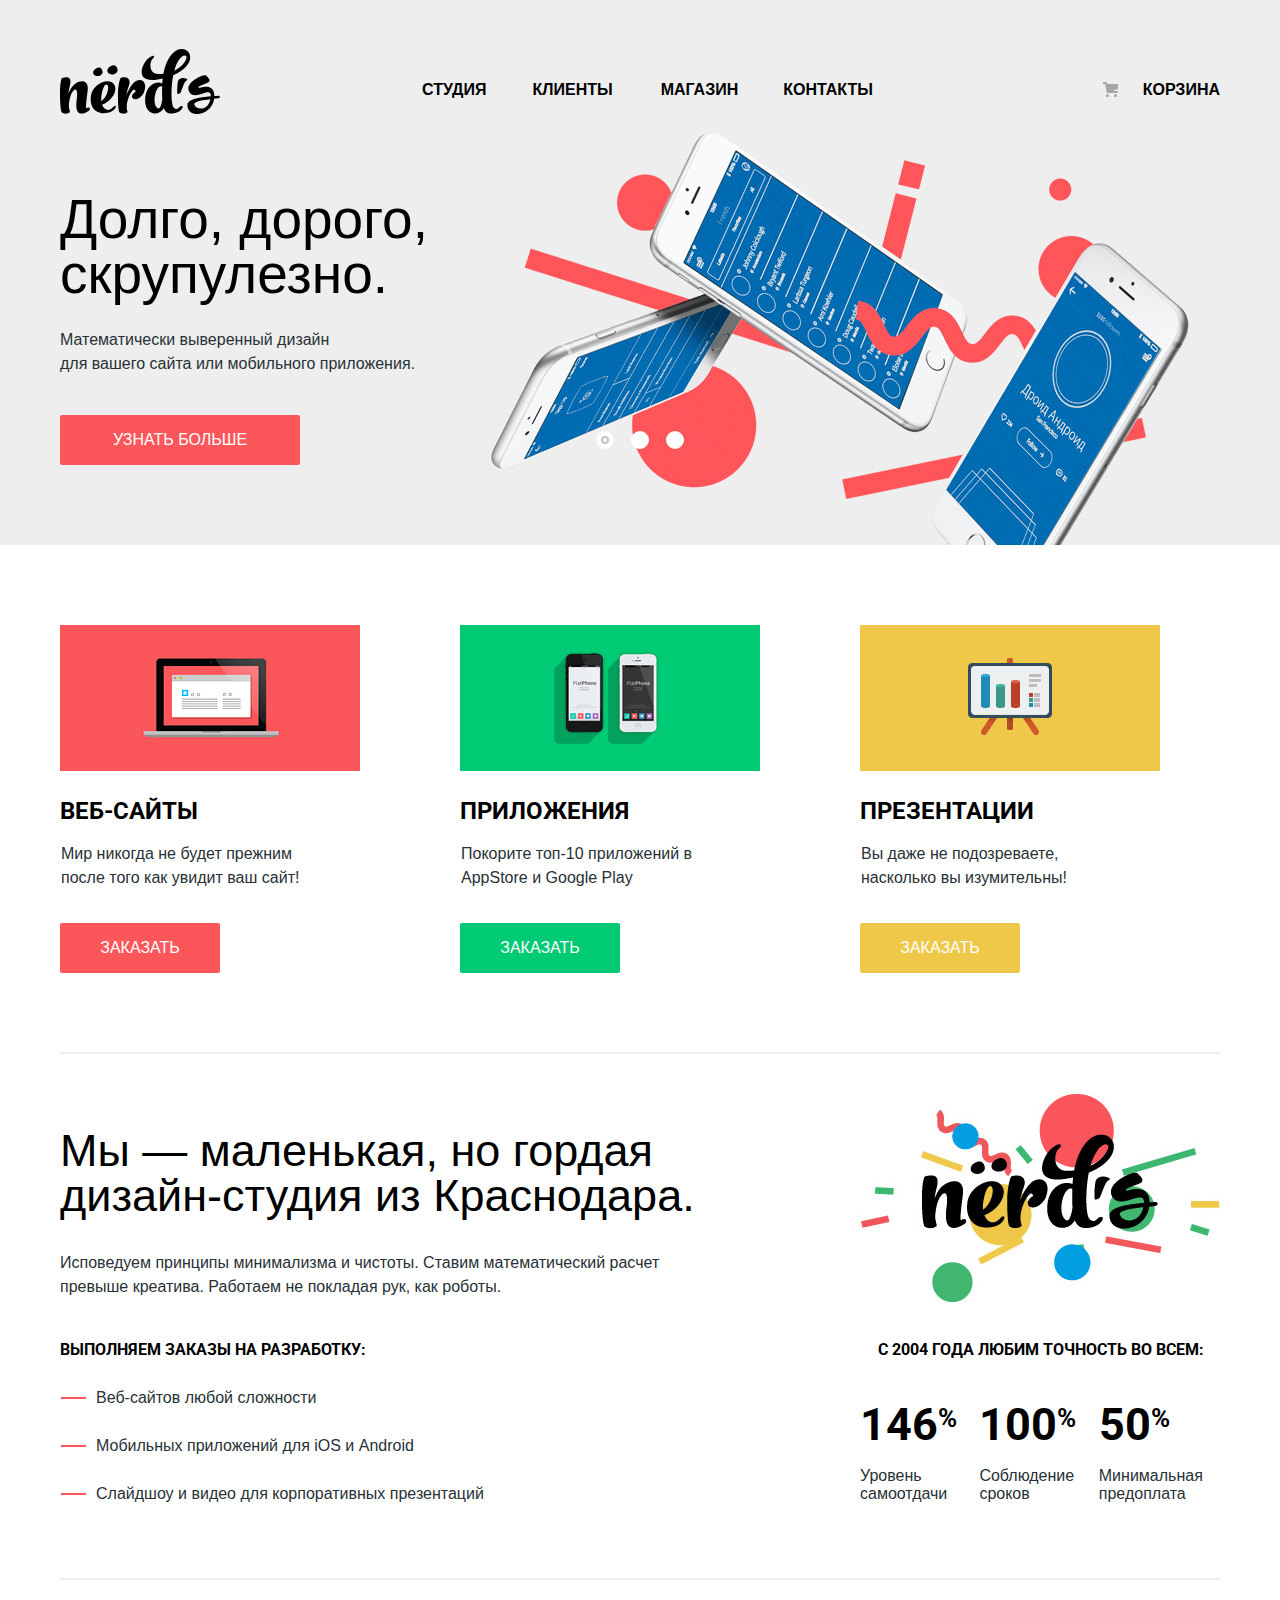
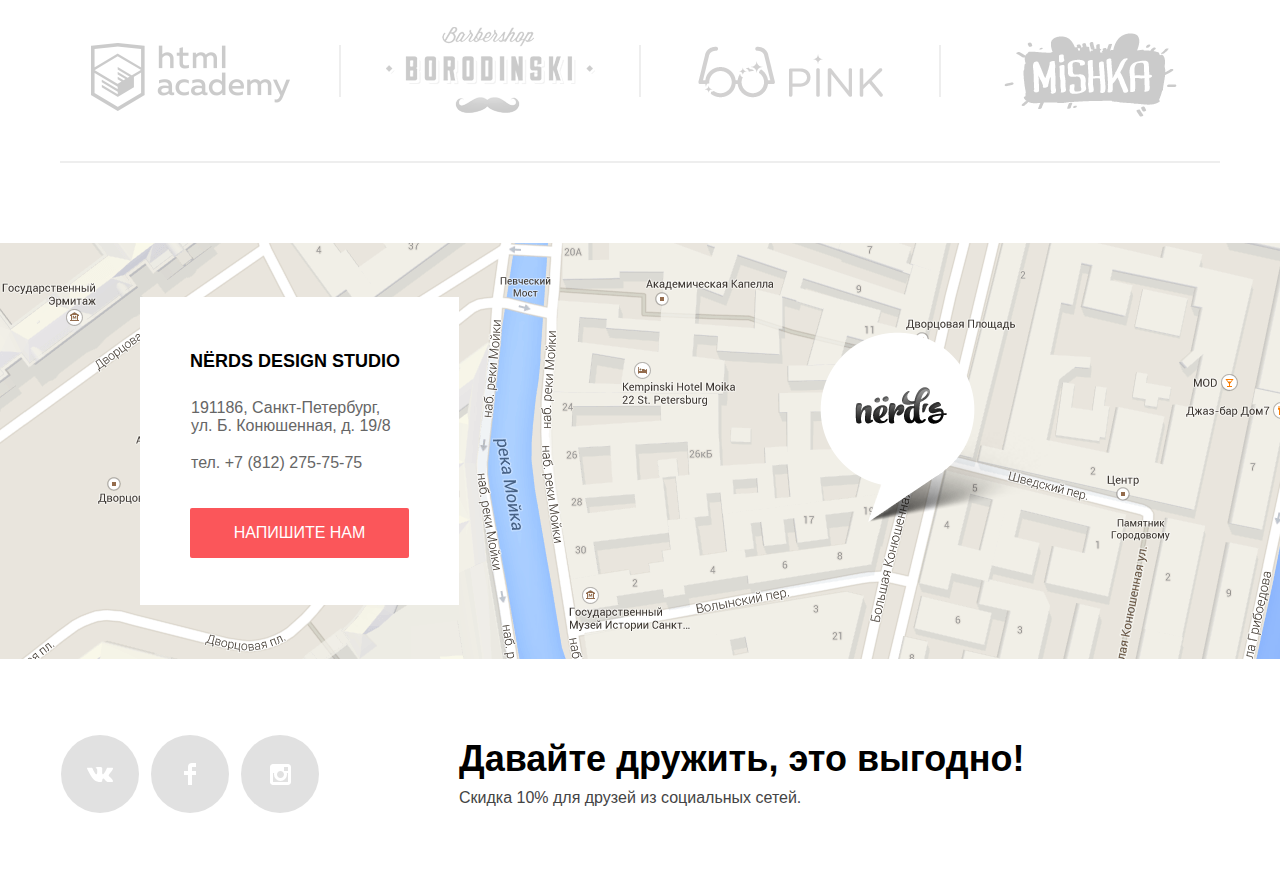
==== commit 52f88fa8: "Последняя проверка" ====
--- a/index.html
+++ b/index.html
@@ -32,9 +32,9 @@
           <input type="radio" id="btn-2" name="toggle">
           <input type="radio" id="btn-3" name="toggle">
           <div class="slider-controls">
-            <label for="btn-1"></label>
-            <label for="btn-2"></label>
-            <label for="btn-3"></label>
+            <label for="btn-1"><span class="visually-hidden">Первый слайд</span></label>
+            <label for="btn-2"><span class="visually-hidden">Первый слайд</span></label>
+            <label for="btn-3"><span class="visually-hidden">Первый слайд</span></label>
           </div>
           <div class="slides">
             <div class="feature-block">
@@ -131,6 +131,7 @@
       </section>
       <section class="map">
         <h2 class="visually-hidden">Местонахождение студии Нёрдс</h2>
+        <iframe src="https://www.google.com/maps/embed?pb=!1m18!1m12!1m3!1d1998.5991043651595!2d30.320894616394252!3d59.93879418187624!2m3!1f0!2f0!3f0!3m2!1i1024!2i768!4f13.1!3m3!1m2!1s0x4696310fca5ba729%3A0xea9c53d4493c879f!2z0JHQvtC70YzRiNCw0Y8g0JrQvtC90Y7RiNC10L3QvdCw0Y8g0YPQuy4sIDE5LCDQodCw0L3QutGCLdCf0LXRgtC10YDQsdGD0YDQsywgMTkxMTg2!5e0!3m2!1sru!2sru!4v1505471903342" width="1440" height="416" frameborder="0" style="border:0" allowfullscreen></iframe>
         <div class="writetous">
           <div class="writetous-container">
             <p>Nёrds design studio</p>
@@ -149,11 +150,11 @@
             <label class="userdata" for="e-mail-field">Ваш e-mail:</label>
             <div class="text-fields">
               <input class="userdata-text" type="text" name="username" id="username-field" placeholder="Представьтесь, пожалуйста">
-              <input class="userdata-text" type="text" name="e-mail" id="e-mail-field" placeholder="Для отправки ответа">
+              <input class="userdata-text" type="text" name="email" id="e-mail-field" placeholder="Для отправки ответа">
             </div>
             <label class="userdata" for="message-field">Текст письма:</label>
             <textarea class="message-text" name="usertext" rows="5" id="message-field" placeholder="В свободной форме"></textarea>
-            <button class="btn btn-form" type="button">Отправить</button>
+            <button class="btn btn-form" type="submit">Отправить</button>
           </form>
         </div>
       </section>
@@ -173,5 +174,6 @@
         </div>
       </div>
     </footer>
+    <script src="js/scripts.min.js"></script>
   </body>
 </html>
--- a/css/style.min.css
+++ b/css/style.min.css
@@ -1 +1 @@
-html{-webkit-box-sizing:border-box;box-sizing:border-box;margin:0 auto}*,:after,:before{-webkit-box-sizing:inherit;box-sizing:inherit}body,html{min-width:1200px;max-width:1440px;font-size:16px;line-height:24px;font-family:"Roboto Regular","Arial",sans-serif;font-weight:400;color:#283136;background-color:#fff}a{font-weight:700;color:#000;text-decoration:none;text-transform:uppercase}.container{width:1200px;margin:0 auto;padding:0 20px}.main-header{display:-webkit-box;display:-ms-flexbox;display:flex;-webkit-box-pack:justify;-ms-flex-pack:justify;justify-content:space-between;-webkit-box-align:start;-ms-flex-align:start;align-items:flex-start;height:115px;padding-top:34px;background-color:#eee}.logo{height:65px;display:block}.logo:hover{opacity:.8}.logo:active{opacity:.3}.main-menu,.main-menu-navigation{display:-webkit-box;display:-ms-flexbox;display:flex;padding:0}.main-menu{min-width:1170px;font-size:16px;line-height:30px;font-family:"Roboto Medium","Arial",sans-serif;font-weight:400;color:#000;-webkit-box-pack:end;-ms-flex-pack:end;justify-content:flex-end;-webkit-box-align:end;-ms-flex-align:end;align-items:flex-end;height:80px;margin:0}.main-menu-navigation{-webkit-box-pack:start;-ms-flex-pack:start;justify-content:flex-start;-webkit-box-align:center;-ms-flex-align:center;align-items:center;height:65px;width:600px;margin:0 0 0 202px}.main-menu-navigation li{margin-right:47px}.main-menu-navigation li:first-child{margin-right:46px}.main-menu-navigation li:nth-child(2){margin-right:48px}.main-menu-navigation li:nth-child(3){margin-right:45px}.main-menu-navigation li:last-child{margin-left:0;margin-right:0}.main-menu-cart{display:-webkit-box;display:-ms-flexbox;display:flex;-webkit-box-pack:end;-ms-flex-pack:end;justify-content:flex-end;-webkit-box-align:center;-ms-flex-align:center;align-items:center;height:65px;width:115px;margin:0 10px 0 120px;padding:0}.cart{position:relative}.cart::before{content:"";position:absolute;width:16px;height:16px;left:-40px;top:7px;background-image:url(../img/svg-nerds/cart-icon.svg);background-repeat:no-repeat}.main-menu-item{display:inline-block;vertical-align:baseline;margin-top:16px;list-style:none}.main-menu-item a:hover{color:#fb565a}.main-menu-item a:active{color:#000;opacity:.3}.current-menu-item{border-bottom:2px solid #fb565a;padding-bottom:4px;margin-top:22px}.features{display:-webkit-box;display:-ms-flexbox;display:flex;min-height:430px;background-color:#eee}.btn{display:inline-block;vertical-align:middle;font-size:16px;line-height:18px;font-family:"Roboto Medium","Arial",sans-serif;font-weight:400;text-align:center;color:#fff;border-radius:2px;padding:16px 0;cursor:pointer}.feature-btn{width:240px;height:50px;background-color:#fb565a;margin-top:23px}.feature-btn:hover{background-color:#e74246}.feature-btn:active{color:rgba(255,255,255,.302);background-color:#d7373b;-webkit-box-shadow:inset 0 3px 0 0 rgba(0,1,1,.1);box-shadow:inset 0 3px 0 0 rgba(0,1,1,.1)}.feature-item{min-height:280px;margin-top:77px}.feature-item-1{width:380px}.feature-item-2{width:530px}.feature-item-3{width:460px}.feature-item-2 p:nth-child(2){padding-right:100px}.feature-item p:nth-child(2){margin-top:26px}.feature-item-title{font-size:55px;line-height:55px;font-family:"Roboto Medium","Arial",sans-serif;font-weight:400;color:#000;text-align:left;margin:0;padding:0}.feature-container{position:relative;width:1200px;height:430px;margin:0 auto}.feature-container input[type=radio],.layouts input[type=radio],.layouts-features input[type=checkbox]{position:absolute;opacity:0}.slider-controls{display:-webkit-box;display:-ms-flexbox;display:flex;-webkit-box-pack:justify;-ms-flex-pack:justify;justify-content:space-between;position:absolute;left:556px;top:316px;width:88px;height:18px;margin:0 auto;z-index:1000}.slider-controls label{display:inline-block;vertical-align:baseline;width:18px;height:18px;padding:0;background-color:#fff;border:5px solid #fff;border-radius:50%;cursor:pointer}#btn-1:checked~.slider-controls label[for=btn-1],#btn-2:checked~.slider-controls label[for=btn-2],#btn-3:checked~.slider-controls label[for=btn-3]{background-color:#c1c1c1}#btn-1:checked~.slider-controls label,#btn-2:checked~.slider-controls label,#btn-3:checked~.slider-controls label{position:relative}#btn-1:checked~.slider-controls label::after,#btn-2:checked~.slider-controls label::after,#btn-3:checked~.slider-controls label::after{content:"";position:absolute;top:25%;left:25%;width:4px;height:4px;background-color:#fff;border-radius:50%}.slider-controls .active{background-color:#c1c1c1}.feature-block{position:absolute;top:0;left:0;width:100%;height:100%;padding:0 20px;overflow:hidden;display:none}#btn-1:checked~.slides .feature-block:nth-child(1),#btn-2:checked~.slides .feature-block:nth-child(2),#btn-3:checked~.slides .feature-block:nth-child(3){display:block}.feature-block:nth-child(1){background-image:url(../img/slide1.png);background-position:451px 17px;background-repeat:no-repeat}.feature-block:nth-child(2){background-image:url(../img/slide2.png);background-position:516px 0;background-repeat:no-repeat}.feature-block:nth-child(3){background-image:url(../img/slide3.png);background-position:421px 19px;background-repeat:no-repeat}.about-us,.main-footer,.partners,.products{width:100%;background-color:#fff}.products{margin-top:80px}.product-block{display:-webkit-box;display:-ms-flexbox;display:flex;-webkit-box-pack:justify;-ms-flex-pack:justify;justify-content:space-between;margin-bottom:77px}.product-item{width:360px;min-height:350px}.product-item .title-3{margin:18px 0 0;padding:0 0 4px}.product-item p{max-width:260px;padding:12px 0 33px;margin:0 0 0 1px}.order-btn{width:160px;height:50px}.ability-item::before,.order-site-btn{background-color:#fb565a}.order-site-btn:hover{background-color:#e74246}.order-site-btn:active{color:rgba(255,255,255,.302);background-color:#d7373b;-webkit-box-shadow:inset 0 3px 0 0 rgba(0,1,1,.1);box-shadow:inset 0 3px 0 0 rgba(0,1,1,.1)}.order-app-btn{background-color:#00ca74}.order-app-btn:hover{background-color:#00bc6c}.order-app-btn:active{color:rgba(255,255,255,.302);background-color:#00aa62;-webkit-box-shadow:inset 0 3px 0 0 rgba(0,1,1,.1);box-shadow:inset 0 3px 0 0 rgba(0,1,1,.1)}.order-presentation-btn{background-color:#efc84a}.order-presentation-btn:hover{background-color:#eab534}.order-presentation-btn:active{color:rgba(255,255,255,.302);background-color:#e5a722;-webkit-box-shadow:inset 0 3px 0 0 rgba(0,1,1,.1);box-shadow:inset 0 3px 0 0 rgba(0,1,1,.1)}.bottom-line{width:1160px;height:2px;margin-left:auto;margin-right:auto;background-color:#eee}.about-us-block{display:-webkit-box;display:-ms-flexbox;display:flex;-webkit-box-pack:justify;-ms-flex-pack:justify;justify-content:space-between;min-height:420px;margin-bottom:48px}.about-us-description{width:670px;margin-top:37px}.about-us-description .title-2{margin-bottom:33px}.about-us-description p{margin-bottom:39px}.abilities{width:435px;min-height:120px;padding:0;margin:24px 0 0}.about-us-advantage{width:362px;height:415px;margin-top:40px}.ability-item{position:relative;min-width:430px;padding-left:36px;margin-bottom:24px;list-style:none}.ability-item::before{content:"";position:absolute;left:1px;top:11px;width:25px;height:2px}.about-us-advantage img{margin-left:2px}.advantages{width:361px;height:90px;padding:0;margin:29px 0 0}caption.title-about-us{padding:0 0 0 5px;margin:0 0 39px}.advantage-percent{margin:0;padding:0}.advantage-percent-item{width:120px;height:50px;text-align:left;vertical-align:middle;font-size:45px;line-height:10.06px;font-family:"Roboto","Arial",sans-serif;font-weight:700;color:#000;padding:0 0 5px;margin:0}.advantage-percent-item sup{font-size:26px}.advantage-percent-title{line-height:18px;color:#283136;vertical-align:middle;padding:12px 0 0;margin:0}.partners{margin:0;padding:0}.partners-block{display:-webkit-box;display:-ms-flexbox;display:flex;-webkit-box-pack:justify;-ms-flex-pack:justify;justify-content:space-between;-webkit-box-align:start;-ms-flex-align:start;align-items:flex-start;width:1160px;min-height:120px;padding:0;margin:46px 0 15px;list-style:none}.partners-block li{position:relative;width:259px;min-height:100px;text-align:center}.partners-block a{opacity:.2}.partner-1{padding-top:17px;padding-left:2px}.partner-2{padding-top:1px;padding-left:1px}.partner-3{padding-top:20px}.partner-4{padding-top:7px}.partners-block li[class^=partner-]:not(:last-child)::after{content:"";position:absolute;top:19px;right:-22px;width:2px;height:52px;background-color:#eee}.partners-block li[class^=partner-3]:not(:last-child)::after{right:-21px}.partners-block a:hover{opacity:1}.partners-block a:active{opacity:.1}.last-bottom-line{margin-bottom:80px}.title-1,.title-2{font-size:55px;line-height:55px;font-family:"Roboto Medium","Arial",sans-serif;font-weight:400;color:#000}.title-2{font-size:45px;line-height:45px}.title-about-us{font-size:16px;line-height:24px;font-family:"Roboto","Arial",sans-serif;font-weight:700;color:#000;text-transform:uppercase}.map,.map::before{background-repeat:no-repeat}.map{min-height:416px;position:relative;background-image:url(../img/map.png)}.map::before{content:"";position:absolute;left:820px;top:89px;width:231px;height:190px;background-image:url(../img/map-marker.png)}.writetous{width:319px;min-height:308px;position:absolute;top:54px;left:140px;background-color:#fff}.writetous-container{width:219px;margin:0 auto;padding:0;text-align:left}.writetous p{margin:0;padding:0}.catalog-item-description p,.writetous p{font-family:"Roboto Regular","Arial",sans-serif;line-height:18px;color:#666}.writetous-container p:first-child{margin-top:49px;font-size:18px;line-height:30px;font-weight:700;color:#000;text-transform:uppercase}.writetous-container p:nth-child(2){margin-top:23px;margin-left:1px}.writetous-container p:nth-child(3){margin-top:19px;margin-left:1px}a.writetous-btn{width:219px;height:50px;margin-top:36px;background-color:#fb565a}a.writetous-btn:hover{background-color:#e74246}a.writetous-btn:active{color:rgba(255,255,255,.302);background-color:#d7373b;-webkit-box-shadow:inset 0 3px 0 0 rgba(0,1,1,.1);box-shadow:inset 0 3px 0 0 rgba(0,1,1,.1)}.writetous-modal{display:none;position:fixed;left:240px;bottom:100px;width:960px;max-height:590px;margin:0 auto;padding:0;background-color:#fff;-webkit-box-shadow:0 20px 60px 0 rgba(0,1,1,.75);box-shadow:0 20px 60px 0 rgba(0,1,1,.75);z-index:9000}.display-modal{display:block}.writetous-modal-container{position:relative;display:-webkit-box;display:-ms-flexbox;display:flex;-webkit-box-pack:start;-ms-flex-pack:start;justify-content:flex-start;-webkit-box-orient:vertical;-webkit-box-direction:normal;-ms-flex-direction:column;flex-direction:column;width:760px;min-height:590px;padding:0;margin:10px auto 0}.writetous-modal-container .modal-user-form{padding:0;margin:0}.writetous-modal-title{padding:0;margin:65px 0 0}.close-btn{position:absolute;top:78px;right:-10px;width:21px;height:21px;font-size:0;background-color:transparent;border:0;cursor:pointer;background-image:url(../img/svg-nerds/close-cross.svg);background-position:50% 50%;background-repeat:no-repeat;opacity:.3}.close-btn:hover{opacity:1}.close-btn:active{opacity:.1}.userdata{display:inline-block;vertical-align:baseline;width:360px;padding:0;margin:43px 0 0;line-height:18px;font-weight:700;color:#000}.userdata:first-child{margin-right:36px}.userdata:nth-of-type(3){margin-top:35px}.message-text,.userdata-text{margin:6px 0 0;padding:12px;border:2px solid #d7dcde}.message-text:hover,.userdata-text:hover{border:2px solid #b4b9bb}.message-text:focus,.userdata-text:focus{line-height:18px;color:#000;outline:0;border:2px solid #000}.message-text:invalid,.userdata-text:invalid{line-height:18px;color:#e74246;border:2px solid #e74246}.text-fields{display:-webkit-box;display:-ms-flexbox;display:flex;-webkit-box-pack:justify;-ms-flex-pack:justify;justify-content:space-between}.userdata-text{width:360px;height:50px}.message-text{width:760px;height:118px}.btn-form{width:260px;height:50px;margin-top:42px;text-transform:uppercase;background-color:#fb565a;border:0}.btn-form:hover{background-color:#e74246}.btn-form:active{color:rgba(255,255,255,.302);background-color:#d7373b;-webkit-box-shadow:inset 0 3px 0 0 rgba(0,1,1,.1);box-shadow:inset 0 3px 0 0 rgba(0,1,1,.1)}.main-footer{min-height:217px;padding-top:65px}.footer-container,.social{display:-webkit-box;display:-ms-flexbox;display:flex;margin:0}.footer-container{-webkit-box-align:start;-ms-flex-align:start;align-items:flex-start;-webkit-box-pack:start;-ms-flex-pack:start;justify-content:flex-start;width:1060px;min-height:85px;padding:0}.social{-webkit-box-pack:justify;-ms-flex-pack:justify;justify-content:space-between;width:259px;padding:4px 0 0;min-height:75px;list-style:none}.social-btn{display:inline-block;vertical-align:bottom;width:78px;height:78px;border-radius:50%;background-color:#e1e1e1;background-repeat:no-repeat;background-position:50% 50%;background-size:auto;margin:0 0 0 1px;padding:0}.social-btn:nth-child(2){margin-left:2px}.social-btn:hover{background-color:#e74246}.social-btn:active{background-color:#d7373b;-webkit-box-shadow:inset 0 3px 0 0 rgba(0,1,1,.1);box-shadow:inset 0 3px 0 0 rgba(0,1,1,.1)}.social-btn-vk{background-image:url(../img/svg-nerds/vk-icon.svg)}.social-btn-vk:active{background-image:url(../img/svg-nerds/vk-icon-active.svg)}.social-btn-fb{background-image:url(../img/svg-nerds/fb-icon.svg)}.social-btn-fb:active{background-image:url(../img/svg-nerds/fb-icon-active.svg)}.social-btn-insta{background-image:url(../img/svg-nerds/insta-icon.svg)}.social-btn-insta:active{background-image:url(../img/svg-nerds/insta-icon-active.svg)}.friendship{display:-webkit-box;display:-ms-flexbox;display:flex;-webkit-box-orient:vertical;-webkit-box-direction:normal;-ms-flex-direction:column;flex-direction:column;-webkit-box-pack:start;-ms-flex-pack:start;justify-content:flex-start;width:600px;padding:0;margin:0 0 0 140px;min-height:75px}.friendship span:first-child{display:inline-block;vertical-align:baseline;font-size:36px;padding-top:10px;line-height:36px;font-weight:700;color:#000}.friendship span:last-child{margin-top:10px;line-height:22px;color:#444}.catalog-container,.catalog-title{display:-webkit-box;display:-ms-flexbox;display:flex}.catalog-title{width:100%;height:240px;padding-top:40px;background-color:#eee;-webkit-box-pack:center;-ms-flex-pack:center;justify-content:center}.catalog-title .title-1{padding-right:3px}.catalog-container{-webkit-box-pack:justify;-ms-flex-pack:justify;justify-content:space-between;padding-right:0;margin-bottom:60px}.filters{width:270px;height:800px;margin:37px 0 0;padding:0}.range-filter{width:260px;margin-top:48px;margin-bottom:54px}.range-controls{position:relative;height:80px;padding-top:39px;padding-right:21px;padding-left:20px;margin-bottom:13px;border-radius:2px;background:#eee}.range-controls .scale{height:2px;background:#d7dcde}.range-controls .bar{width:152px;height:2px;background:#00ca74}.range-controls .toggle{position:absolute;top:30px;left:0;width:20px;height:20px;cursor:pointer;border:8px solid #fff;border-radius:50%;background-color:#ababab;-webkit-box-shadow:0 2px 1px 0 #cfcfcf;box-shadow:0 2px 1px 0 #cfcfcf}.range-controls .toggle-min{left:18px}.range-controls .toggle-max{left:160px}.price-controls{width:260px;font-size:0}.price-controls label{display:inline-block;vertical-align:top;width:50%;font-size:16px;text-transform:uppercase;padding-top:1px}.max-price{text-align:right}.price-controls input{font-family:"Roboto Regular","Arial",sans-serif;font-size:16px;line-height:22px;width:80px;margin-left:8px;padding:8px 10px;text-align:center;color:#283136;border:0;border-radius:2px;background:#eee}.filters .title-item:nth-child(3){margin-bottom:10px}.layouts{min-height:110px;padding:3px 0 0;margin:0 0 41px}.layouts label{position:relative}.layouts label:hover{color:#000}.layouts label::before{content:"";position:absolute;left:-35px;width:25px;height:25px;margin:0;padding:0;background-image:url(../img/svg-nerds/radio-off.svg);background-repeat:no-repeat;background-position:50% 50%;cursor:pointer;opacity:.4}.layouts input[type=radio]:checked~label[for=adaptive-layout]:hover::before,.layouts input[type=radio]:checked~label[for=fixed-layout]:hover::before,.layouts input[type=radio]:checked~label[for=rubbery-layout]:hover::before,.layouts label:hover::before{opacity:1}.layouts label.disabled::before,.layouts label.disabled:hover::before,.layouts-features label.disabled::before,.layouts-features label.disabled:hover::before{opacity:.1}.layouts input[type=radio]:checked~label[for=adaptive-layout]::before,.layouts input[type=radio]:checked~label[for=fixed-layout]::before,.layouts input[type=radio]:checked~label[for=rubbery-layout]::before{position:absolute;top:-1;left:-35px;width:25px;height:25px;margin:0;padding:0;background-image:url(../img/svg-nerds/radio-on.svg);background-repeat:no-repeat;background-position:center;cursor:pointer;opacity:.4}.layouts .filter-item{padding:0 0 0 36px;margin:0}.layouts .filter-item:nth-child(2){margin-top:16px}.layouts .filter-item:nth-child(3){margin-top:17px}.disabled{color:#283136;opacity:.3}.layouts li,.layouts-features li{list-style:none}.layouts label,.layouts-features label{line-height:20px;color:#283136;cursor:pointer}.layouts-features label:hover{line-height:20px;cursor:pointer}.filters .title-item:nth-child(5){margin:0;padding:0}.layouts-features{min-height:185px;padding:0;margin:14px 0 46px}.layouts-features label{position:relative}.layouts-features label:hover{color:#000}.layouts-features label::before{content:"";position:absolute;left:-35px;width:23px;height:23px;margin:0;padding:0;background-image:url(../img/svg-nerds/checkbox-off.svg);background-repeat:no-repeat;background-position:50% 50%;cursor:pointer;opacity:.4}.layouts-features input[type=checkbox]:checked~label[for=layout-feature-cart]:hover::before,.layouts-features input[type=checkbox]:checked~label[for=layout-feature-features-block]:hover::before,.layouts-features input[type=checkbox]:checked~label[for=layout-feature-gallery]:hover::before,.layouts-features input[type=checkbox]:checked~label[for=layout-feature-news-block]:hover::before,.layouts-features input[type=checkbox]:checked~label[for=layout-feature-slider]:hover::before,.layouts-features label:hover::before{opacity:1}.layouts-features input[type=checkbox]:checked~label[for=layout-feature-cart]::before,.layouts-features input[type=checkbox]:checked~label[for=layout-feature-features-block]::before,.layouts-features input[type=checkbox]:checked~label[for=layout-feature-gallery]::before,.layouts-features input[type=checkbox]:checked~label[for=layout-feature-news-block]::before,.layouts-features input[type=checkbox]:checked~label[for=layout-feature-slider]::before{position:absolute;left:-35px;width:27px;height:23px;margin:0;padding:0;background-image:url(../img/svg-nerds/checkbox-on.svg);background-repeat:no-repeat;background-position:50% 50%;cursor:pointer;opacity:.4}.layouts-features li{padding:0 0 0 36px;margin:16px 0 0}.layouts-features li:first-child{margin-top:0}.filter-btn{width:260px;height:50px;line-height:18px;font-family:"Roboto Medium","Arial",sans-serif;font-weight:400;color:#000;text-transform:uppercase;border:0;background-color:#eee}.filter-btn:hover{background-color:#dfdfdf}.filter-btn:active{color:rgba(0,0,0,.3);background-color:#d5d5d5;-webkit-box-shadow:inset 0 3px 0 0 rgba(0,1,1,.1);box-shadow:inset 0 3px 0 0 rgba(0,1,1,.1)}.catalog,.sorting-container{display:-webkit-box;display:-ms-flexbox;display:flex}.catalog{-webkit-box-orient:vertical;-webkit-box-direction:normal;-ms-flex-direction:column;flex-direction:column;background-color:#fff;-webkit-box-pack:justify;-ms-flex-pack:justify;justify-content:space-between;width:820px;padding:0;margin:36px 0 0 20px}.sorting-container{-webkit-box-pack:start;-ms-flex-pack:start;justify-content:flex-start;-ms-flex-item-align:end;align-self:flex-end;width:800px;margin:0 auto;padding:4px 0 0}.sorting{font-size:18px;line-height:18px;font-weight:700}.sorting,.sorting-type{color:#000;text-transform:uppercase}.sorting{margin-left:30px}.sorting-menu{display:-webkit-box;display:-ms-flexbox;display:flex;-webkit-box-pack:start;-ms-flex-pack:start;justify-content:flex-start;-webkit-box-align:center;-ms-flex-align:center;align-items:center;width:500px;margin:0 0 0 130px;padding:3px 0 0 98px}.sorting-type{font-size:14px;line-height:18px;font-weight:400;opacity:.3}.sorting-type:nth-child(1){width:75px;margin-left:40px}.sorting-type:nth-child(2){width:75px;margin-left:10px}.sorting-type:nth-child(3){width:125px;margin-left:11px}.sorting-type:hover{opacity:.6}.sorting-type-current,.sorting-type:active{opacity:1}.sorting-direction{display:-webkit-box;display:-ms-flexbox;display:flex;-webkit-box-pack:start;-ms-flex-pack:start;justify-content:flex-start;-webkit-box-align:center;-ms-flex-align:center;align-items:center;width:11px;height:10px;background-repeat:no-repeat;background-position:50% 50%;margin:0;padding:0;opacity:.2}.sorting-down{padding:0;margin:0 0 2px 24px}.sorting-up{padding:0;margin:0 0 2px 17px}.sorting-direction:hover{opacity:.6}.sorting-direction-current,.sorting-direction:active{opacity:1}.sorting-down{background-image:url(../img/svg-nerds/icon-down-dir.svg)}.sorting-up{background-image:url(../img/svg-nerds/icon-up-dir.svg)}.product-list{display:-webkit-box;display:-ms-flexbox;display:flex;-webkit-box-pack:justify;-ms-flex-pack:justify;justify-content:space-between;width:800px;-ms-flex-wrap:wrap;flex-wrap:wrap;padding:0 0 0 40px;margin:79px 0 0}.catalog-item{position:relative;width:360px;height:576px;margin-top:73px;list-style:none}.catalog-item:first-child,.catalog-item:nth-child(2){margin-top:0}.catalog-item::before,.catalog-item:hover::after{content:"";position:absolute;display:block;width:360px}.catalog-item::before{top:-40px;background-image:url(../img/svg-nerds/browser.svg);opacity:.12;height:40px}.catalog-item:hover::after{bottom:0;height:300px;-webkit-box-shadow:0 6px 15px 0 rgba(0,1,1,.25);box-shadow:0 6px 15px 0 rgba(0,1,1,.25)}.catalog-item:hover .catalog-item-description{z-index:1}.catalog-item:hover::before{opacity:1}.catalog-item-description{display:block;position:absolute;width:360px;min-height:231px;bottom:0;background-color:#eee;text-align:center;z-index:-1}.catalog-item:nth-child(3) .catalog-item-description,.catalog-item:nth-child(4) .catalog-item-description{bottom:-3px}.catalog-item-description .title-item{margin:0 auto;padding:27px 3px 0 0}.catalog-item:nth-child(5) .title-item,.catalog-item:nth-child(6) .title-item{padding-top:26px;padding-right:3px}.catalog-item-description a{cursor:pointer}.catalog-item-description p{padding:0 80px;margin:15px auto 0}.catalog-item:nth-child(2) p,.catalog-item:nth-child(5) p,.catalog-item:nth-child(6) p{padding:0 60px}.catalog-order-btn{width:200px;height:50px;text-transform:uppercase;background-color:#fb565a;margin-top:30px;border:0}.catalog-item:nth-child(3) .catalog-order-btn,.catalog-item:nth-child(4) .catalog-order-btn,.catalog-item:nth-child(5) .catalog-order-btn,.catalog-item:nth-child(6) .catalog-order-btn{margin-top:30px}.catalog-order-btn:hover{background-color:#e74246}.catalog-order-btn:active{background-color:#d7373b;-webkit-box-shadow:inset 0 3px 0 0 rgba(0,1,1,.1);box-shadow:inset 0 3px 0 0 rgba(0,1,1,.1)}.paginator{display:-webkit-box;display:-ms-flexbox;display:flex;-webkit-box-pack:justify;-ms-flex-pack:justify;justify-content:space-between;width:443px;margin:60px 0 0 40px;padding:0;list-style:none}.paginator-item{margin:0;padding:0;line-height:18px;font-family:"Roboto Medium","Arial",sans-serif;color:#000;background-color:#eee}.paginator-item,.paginator-item a{display:-webkit-box;display:-ms-flexbox;display:flex;-webkit-box-pack:center;-ms-flex-pack:center;justify-content:center;-webkit-box-align:center;-ms-flex-align:center;align-items:center;width:50px;height:50px}.paginator-item a:last-child,.paginator-item:last-child{width:260px}.paginator-item:hover{background-color:#dfdfdf}.paginator-item:active{color:rgba(0,0,0,.3);background-color:#d5d5d5;-webkit-box-shadow:inset 0 3px 0 0 rgba(0,1,1,.1);box-shadow:inset 0 3px 0 0 rgba(0,1,1,.1)}.paginator-item-current,.paginator-item-current:active,.paginator-item-current:focus,.paginator-item-current:hover{background-color:#fff;border:3px solid #dbdbdb;-webkit-box-sizing:border-box;box-sizing:border-box}.title-3,.title-item{font-size:24px;line-height:30px;font-family:"Roboto","Arial",sans-serif;font-weight:700;color:#000;text-transform:uppercase}.title-item{font-size:18px}.visually-hidden{position:absolute;clip:rect(0 0 0 0);width:1px;height:1px;margin:-1px}
+html {-webkit-box-sizing: border-box;box-sizing: border-box;margin: 0 auto;}*, *:before, *:after {-webkit-box-sizing: inherit;box-sizing: inherit;}html,body {min-width: 1200px;max-width: 1440px;font-size: 16px;line-height: 24px;font-family: "Roboto Regular", "Arial", sans-serif;font-weight: normal;color: #283136;background-color: #ffffff;}a {font-weight: bold;color: #000000;text-decoration: none;text-transform: uppercase;}.container {width: 1200px;margin: 0 auto;padding: 0 20px;}.main-header {display: -webkit-box;display: -ms-flexbox;display: flex;-webkit-box-pack: justify;-ms-flex-pack: justify;justify-content: space-between;-webkit-box-align: start;-ms-flex-align: start;align-items: flex-start;height: 115px;padding-top: 34px;background-color: #eeeeee;}.logo {height: 65px;display: block;}.logo:hover {opacity: 0.8;}.logo:active {opacity: 0.3;}.main-menu {display: -webkit-box;display: -ms-flexbox;display: flex;-webkit-box-pack: end;-ms-flex-pack: end;justify-content: flex-end;-webkit-box-align: end;-ms-flex-align: end;align-items: flex-end;min-width: 1170px;height: 80px;margin: 0;padding: 0;font-size: 16px;line-height: 30px;font-family: "Roboto Medium", "Arial", sans-serif;font-weight: normal;color: #000000;}.main-menu-navigation {display: -webkit-box;display: -ms-flexbox;display: flex;-webkit-box-pack: start;-ms-flex-pack: start;justify-content: flex-start;-webkit-box-align: center;-ms-flex-align: center;align-items: center;height: 65px;width: 600px;margin: 0;margin-left: 202px;padding: 0;}.main-menu-navigation li {margin-right: 47px;}.main-menu-navigation li:first-child {margin-right: 46px;}.main-menu-navigation li:nth-child(2) {margin-right: 48px;}.main-menu-navigation li:nth-child(3) {margin-right: 45px;}.main-menu-navigation li:last-child {margin-left: 0;margin-right: 0;}.main-menu-cart {display: -webkit-box;display: -ms-flexbox;display: flex;-webkit-box-pack: end;-ms-flex-pack: end;justify-content: flex-end;-webkit-box-align: center;-ms-flex-align: center;align-items: center;height: 65px;width: 115px;margin: 0;margin-left: 120px;margin-right: 10px;padding: 0;}.cart {position: relative;}.cart::before {content: "";position: absolute;width: 16px;height: 16px;left: -40px;top: 7px;background-image: url("../img/svg-nerds/cart-icon.svg");background-repeat: no-repeat;}.main-menu-item {display: inline-block;vertical-align: baseline;margin-top: 16px;list-style: none;}.main-menu-item a:hover {color: #fb565a;}.main-menu-item a:active {color: #000000;opacity: 0.3;}.current-menu-item {border-bottom: 2px solid #fb565a;padding-bottom: 4px;margin-top: 22px;}.features {display: -webkit-box;display: -ms-flexbox;display: flex;min-height: 430px;background-color: #eeeeee;}.btn {display: inline-block;vertical-align: middle;font-size: 16px;line-height: 18px;font-family: "Roboto Medium", "Arial", sans-serif;font-weight: normal;text-align: center;color: #ffffff;border-radius: 2px;padding: 16px 0;cursor: pointer;}.feature-btn {width: 240px;height: 50px;background-color: #fb565a;margin-top: 23px;}.feature-btn:hover {background-color: #e74246;}.feature-btn:active {color: rgba(255, 255, 255, 0.302);background-color: #d7373b;-webkit-box-shadow: inset 0 3px 0 0 rgba(0, 1, 1, 0.1);box-shadow: inset 0 3px 0 0 rgba(0, 1, 1, 0.1);}.feature-item {min-height: 280px;margin-top: 77px;}.feature-item-1 {width: 380px;}.feature-item-2 {width: 530px;}.feature-item-3 {width: 460px;}.feature-item-2 p:nth-child(2) {padding-right: 100px;}.feature-item p:nth-child(2) {margin-top: 26px;}.feature-item-title {font-size: 55px;line-height: 55px;font-family: "Roboto Medium", "Arial", sans-serif;font-weight: normal;color: #000000;text-align: left;margin: 0;padding: 0;}.feature-container {position: relative;width: 1200px;height: 430px;margin: 0 auto;}.feature-container input[type=radio] {position: absolute;opacity: 0;}.slider-controls {display: -webkit-box;display: -ms-flexbox;display: flex;-webkit-box-pack: justify;-ms-flex-pack: justify;justify-content: space-between;position: absolute;left: 556px;top: 316px;width: 88px;height: 18px;margin: 0 auto;z-index: 1000;}.slider-controls label{display: inline-block;vertical-align: baseline;width: 18px;height: 18px;padding: 0;background-color: #ffffff;border: 5px solid white;border-radius: 50%;cursor: pointer;}input[type="radio"]:nth-of-type(1):focus ~ .slider-controls label[for="btn-1"],input[type="radio"]:nth-of-type(2):focus ~ .slider-controls label[for="btn-2"],input[type="radio"]:nth-of-type(3):focus ~ .slider-controls label[for="btn-3"] {outline: 1px solid #4d90fe;}input[type="radio"]:nth-of-type(1):checked ~ .slider-controls label[for="btn-1"],input[type="radio"]:nth-of-type(2):checked ~ .slider-controls label[for="btn-2"],input[type="radio"]:nth-of-type(3):checked ~ .slider-controls label[for="btn-3"] {background-color: #c1c1c1;}input[type="radio"]:nth-of-type(1):checked ~ .slider-controls label,input[type="radio"]:nth-of-type(2):checked ~ .slider-controls label,input[type="radio"]:nth-of-type(3):checked ~ .slider-controls label {position: relative;}input[type="radio"]:nth-of-type(1):checked ~ .slider-controls label::after,input[type="radio"]:nth-of-type(2):checked ~ .slider-controls label::after,input[type="radio"]:nth-of-type(3):checked ~ .slider-controls label::after {content: "";position: absolute;top: 25%;left: 25%;width: 4px;height: 4px;background-color: #ffffff;border-radius: 50%;}.slider-controls .active {background-color: #c1c1c1;}.feature-block {position: absolute;top: 0;left: 0;width: 100%;height: 100%;padding: 0 20px;}.feature-block {display: none;}input[type="radio"]:nth-of-type(1):checked ~ .slides .feature-block:nth-child(1) {display: block;}input[type="radio"]:nth-of-type(2):checked ~ .slides .feature-block:nth-child(2) {display: block;}input[type="radio"]:nth-of-type(3):checked ~ .slides .feature-block:nth-child(3) {display: block;}.feature-block:nth-child(1) {background-image: url("../img/slide1.png");background-position: 451px 17px;background-repeat: no-repeat;}.feature-block:nth-child(2) {background-image: url("../img/slide2.png");background-position: 516px 0;background-repeat: no-repeat;}.feature-block:nth-child(3) {background-image: url("../img/slide3.png");background-position: 421px 19px;background-repeat: no-repeat;}.products,.about-us,.partners,.main-footer {width: 100%;background-color: #ffffff;}.products {margin-top: 80px;}.product-block {display: -webkit-box;display: -ms-flexbox;display: flex;-webkit-box-pack: justify;-ms-flex-pack: justify;justify-content: space-between;margin-bottom: 77px;}.product-item {width: 360px;min-height: 350px;}.product-item .title-3 {padding: 0;margin: 0;margin-top: 18px;padding-bottom: 4px;}.product-item p {max-width: 260px;padding: 0;padding-top: 12px;padding-bottom: 33px;margin: 0;margin-left: 1px;}.order-btn {width: 160px;height: 50px;}.order-site-btn {background-color: #fb565a;}.order-site-btn:hover {background-color: #e74246;}.order-site-btn:active {color: rgba(255, 255, 255, 0.302);background-color: #d7373b;-webkit-box-shadow: inset 0 3px 0 0 rgba(0, 1, 1, 0.1);box-shadow: inset 0 3px 0 0 rgba(0, 1, 1, 0.1);}.order-app-btn {background-color: #00ca74;}.order-app-btn:hover {background-color: #00bc6c;}.order-app-btn:active {color: rgba(255, 255, 255, 0.302);background-color: #00aa62;-webkit-box-shadow: inset 0 3px 0 0 rgba(0, 1, 1, 0.1);box-shadow: inset 0 3px 0 0 rgba(0, 1, 1, 0.1);}.order-presentation-btn {background-color: #efc84a;}.order-presentation-btn:hover {background-color: #eab534;}.order-presentation-btn:active {color: rgba(255, 255, 255, 0.302);background-color: #e5a722;-webkit-box-shadow: inset 0 3px 0 0 rgba(0, 1, 1, 0.1);box-shadow: inset 0 3px 0 0 rgba(0, 1, 1, 0.1);}.bottom-line {width: 1160px;height: 2px;margin-left: auto;margin-right: auto;background-color: #eeeeee;}.about-us-block {display: -webkit-box;display: -ms-flexbox;display: flex;-webkit-box-pack: justify;-ms-flex-pack: justify;justify-content: space-between;min-height: 420px;margin-bottom: 48px;}.about-us-description {width: 670px;margin-top: 37px;}.about-us-description .title-2 {margin-bottom: 33px;}.about-us-description p {margin-bottom: 39px;}.abilities {width: 435px;min-height: 120px;padding: 0;margin: 0;margin-top: 24px;}.about-us-advantage {width: 362px;height: 415px;margin-top: 40px;}.ability-item {position: relative;min-width: 430px;padding-left: 36px;margin-bottom: 24px;list-style: none;}.ability-item::before {content: "";position: absolute;left: 1px;top: 11px;width: 25px;height: 2px;background-color: #fb565a;}.about-us-advantage img {margin-left: 2px;}.advantages {width: 361px;height: 90px;padding: 0;margin: 0;margin-top: 29px;}caption.title-about-us {padding: 0;padding-left: 5px;margin: 0;margin-bottom: 39px;}.advantage-percent {margin: 0;padding: 0;}.advantage-percent-item {width: 120px;height: 50px;text-align: left;vertical-align: middle;font-size: 45px;line-height: 10.06px;font-family: "Roboto", "Arial", sans-serif;font-weight: bold;color: #000000;padding: 0;padding-bottom: 5px;margin: 0;}.advantage-percent-item sup {font-size: 26px;}.advantage-percent-title {line-height: 18px;color: #283136;vertical-align: middle;padding: 0;padding-top: 12px;margin: 0;}.partners {margin: 0;padding: 0;}.partners-block {display: -webkit-box;display: -ms-flexbox;display: flex;-webkit-box-pack: justify;-ms-flex-pack: justify;justify-content: space-between;-webkit-box-align: start;-ms-flex-align: start;align-items: flex-start;width: 1160px;min-height: 120px;padding: 0;margin: 0;margin-top: 46px;margin-bottom: 15px;list-style: none;}.partners-block li {position: relative;width: 259px;min-height: 100px;text-align: center;}.partners-block a {opacity: 0.2;}.partner-1 {padding-top: 17px;padding-left: 2px;}.partner-2 {padding-top: 1px;padding-left: 1px;}.partner-3 {padding-top: 20px;}.partner-4 {padding-top: 7px;}.partners-block li[class^="partner-"]:not(:last-child)::after {content: "";position: absolute;top: 19px;right: -22px;width: 2px;height: 52px;background-color: #eeeeee;}.partners-block li[class^="partner-3"]:not(:last-child)::after {right: -21px;}.partners-block a:hover {opacity: 1;}.partners-block a:active {opacity: 0.1;}.last-bottom-line {margin-bottom: 80px;}.title-1 {font-size: 55px;line-height: 55px;font-family: "Roboto Medium", "Arial", sans-serif;font-weight: normal;color: #000000;}.title-2 {font-size: 45px;line-height: 45px;font-family: "Roboto Medium", "Arial", sans-serif;font-weight: normal;color: #000000;}.title-about-us {font-size: 16px;line-height: 24px;font-family: "Roboto", "Arial", sans-serif;font-weight: bold;color: #000000;text-transform: uppercase;}.map {position: relative;min-height: 416px;background-image: url("../img/map.png");background-repeat: no-repeat;overflow-x: hidden;z-index: 0;}.map::before {content: "";position: absolute;left: 820px;top: 89px;width: 231px;height: 190px;background-image: url("../img/map-marker.png");background-repeat: no-repeat;z-index: -1;}.writetous {width: 319px;min-height: 308px;position: absolute;top: 54px;left: 140px;background-color: #ffffff;}.writetous-container {width: 219px;margin: 0 auto;padding: 0;text-align: left;}.writetous p,.catalog-item-description p {font-family: "Roboto Regular", "Arial", sans-serif;line-height: 18px;color: #666666;margin: 0;padding: 0;}.writetous-container p:first-child {margin-top: 49px;font-size: 18px;line-height: 30px;font-weight: bold;color: #000000;text-transform: uppercase;}.writetous-container p:nth-child(2) {margin-top: 23px;margin-left: 1px;}.writetous-container p:nth-child(3) {margin-top: 19px;margin-left: 1px;}a.writetous-btn {width: 219px;height: 50px;margin-top: 36px;background-color: #fb565a;}a.writetous-btn:hover {background-color: #e74246;}a.writetous-btn:active {color: rgba(255, 255, 255, 0.302);background-color: #d7373b;-webkit-box-shadow: inset 0 3px 0 0 rgba(0, 1, 1, 0.1);box-shadow: inset 0 3px 0 0 rgba(0, 1, 1, 0.1);}@-webkit-keyframes bounce {0% {-webkit-transform: translateX(-100px);transform: translateX(-100px);}10% {-webkit-transform: translateX(-90px);transform: translateX(-90px);}20% {-webkit-transform: translateX(-80px);transform: translateX(-80px);}30% {-webkit-transform: translateX(-70px);transform: translateX(-70px);}40% {-webkit-transform: translateX(-60px);transform: translateX(-60px);}50% {-webkit-transform: translateX(-50px);transform: translateX(-50px);}60% {-webkit-transform: translateX(-40px);transform: translateX(-40px);}70% {-webkit-transform: translateX(-30px);transform: translateX(-30px);}80% {-webkit-transform: translateX(-20px);transform: translateX(-20px);}90% {-webkit-transform: translateX(-10px);transform: translateX(-10px);}100% {-webkit-transform: translateX(0);transform: translateX(0);}}@keyframes bounce {0% {-webkit-transform: translateX(-100px);transform: translateX(-100px);}10% {-webkit-transform: translateX(-90px);transform: translateX(-90px);}20% {-webkit-transform: translateX(-80px);transform: translateX(-80px);}30% {-webkit-transform: translateX(-70px);transform: translateX(-70px);}40% {-webkit-transform: translateX(-60px);transform: translateX(-60px);}50% {-webkit-transform: translateX(-50px);transform: translateX(-50px);}60% {-webkit-transform: translateX(-40px);transform: translateX(-40px);}70% {-webkit-transform: translateX(-30px);transform: translateX(-30px);}80% {-webkit-transform: translateX(-20px);transform: translateX(-20px);}90% {-webkit-transform: translateX(-10px);transform: translateX(-10px);}100% {-webkit-transform: translateX(0);transform: translateX(0);}}@-webkit-keyframes shake {0%,100% {-webkit-transform: translateX(0);transform: translateX(0);}10%,30%,50%,70%,90% {-webkit-transform: translateX(-10px);transform: translateX(-10px);}20%,40%,60%,80% {-webkit-transform: translateX(10px);transform: translateX(10px);}}@keyframes shake {0%,100% {-webkit-transform: translateX(0);transform: translateX(0);}10%,30%,50%,70%,90% {-webkit-transform: translateX(-10px);transform: translateX(-10px);}20%,40%,60%,80% {-webkit-transform: translateX(10px);transform: translateX(10px);}}.writetous-modal {display: none;position: fixed;top: 120px;left: 17%;width: 960px;max-height: 590px;margin: 0 auto;padding: 0;background-color: #ffffff;-webkit-box-shadow: 0 20px 60px 0 rgba(0, 1, 1, 0.75);box-shadow: 0 20px 60px 0 rgba(0, 1, 1, 0.75);z-index: 9000;}.display-modal {display: block;-webkit-animation-name: bounce;animation-name: bounce;-webkit-animation-duration: 0.2s;animation-duration: 0.2s;-webkit-animation-timing-function: linear;animation-timing-function: linear;}.modal-error {-webkit-animation: shake 0.6s;animation: shake 0.6s;}.writetous-modal-container {position: relative;display: -webkit-box;display: -ms-flexbox;display: flex;-webkit-box-pack: start;-ms-flex-pack: start;justify-content: flex-start;-webkit-box-orient: vertical;-webkit-box-direction: normal;-ms-flex-direction: column;flex-direction: column;width: 760px;min-height: 590px;padding: 0;margin: 0 auto;margin-top: 10px;}.writetous-modal-container .modal-user-form {padding: 0;margin: 0;}.writetous-modal-title {padding: 0;margin: 0;margin-top: 65px;}.close-btn {position: absolute;top: 78px;right: -10px;width: 21px;height: 21px;font-size: 0;background-color: transparent;border: 0;cursor: pointer;background-image: url("../img/svg-nerds/close-cross.svg");background-position: 50% 50%;background-repeat: no-repeat;opacity: 0.3;}.close-btn:hover {opacity: 1;}.close-btn:active {opacity: 0.1;}.userdata {display: inline-block;vertical-align: baseline;width: 360px;padding: 0;margin: 0;margin-top: 43px;line-height: 18px;font-weight: bold;color: #000000;}.userdata:first-child {margin-right: 36px;}.userdata:nth-of-type(3) {margin-top: 35px;}.message-text,.userdata-text {padding: 0;margin: 0;margin-top: 6px;padding: 12px;border: 2px solid #d7dcde;}.message-text:hover,.userdata-text:hover {border: 2px solid #b4b9bb;}.message-text:focus,.userdata-text:focus {line-height: 18px;color: #000000;outline: none;border: 2px solid #000000;}.message-text:invalid,.userdata-text:invalid {line-height: 18px;color: #e74246;border: 2px solid #e74246;}.text-fields {display: -webkit-box;display: -ms-flexbox;display: flex;-webkit-box-pack: justify;-ms-flex-pack: justify;justify-content: space-between;}.userdata-text {width: 360px;height: 50px;}.message-text {width: 760px;height: 118px;}.btn-form {width: 260px;height: 50px;margin-top: 42px;text-transform: uppercase;background-color: #fb565a;border: 0;}.btn-form:hover {background-color: #e74246;}.btn-form:active {color: rgba(255, 255, 255, 0.302);background-color: #d7373b;-webkit-box-shadow: inset 0 3px 0 0 rgba(0, 1, 1, 0.1);box-shadow: inset 0 3px 0 0 rgba(0, 1, 1, 0.1);}.main-footer {min-height: 217px;padding-top: 65px;}.footer-container {display: -webkit-box;display: -ms-flexbox;display: flex;-webkit-box-pack: start;-ms-flex-pack: start;justify-content: flex-start;-webkit-box-align: start;-ms-flex-align: start;align-items: flex-start;width: 1060px;min-height: 85px;padding: 0;margin: 0;}.social {display: -webkit-box;display: -ms-flexbox;display: flex;-webkit-box-pack: justify;-ms-flex-pack: justify;justify-content: space-between;width: 259px;margin: 0;padding: 0;padding-top: 4px;min-height: 75px;list-style: none;}.social-btn {display: inline-block;vertical-align: bottom;width: 78px;height: 78px;border-radius: 50%;background-color: #e1e1e1;background-repeat: no-repeat;background-position: 50% 50%;background-size: auto;margin: 0;margin-left: 1px;padding: 0;}.social-btn:nth-child(2) {margin-left: 2px;}.social-btn:hover {background-color: #e74246;}.social-btn:active {background-color: #d7373b;-webkit-box-shadow: inset 0 3px 0 0 rgba(0, 1, 1, 0.1);box-shadow: inset 0 3px 0 0 rgba(0, 1, 1, 0.1);}.social-btn-vk {background-image: url("../img/svg-nerds/vk-icon.svg");}.social-btn-vk:active {background-image: url("../img/svg-nerds/vk-icon-active.svg");}.social-btn-fb {background-image: url("../img/svg-nerds/fb-icon.svg");}.social-btn-fb:active {background-image: url("../img/svg-nerds/fb-icon-active.svg");}.social-btn-insta {background-image: url("../img/svg-nerds/insta-icon.svg");}.social-btn-insta:active {background-image: url("../img/svg-nerds/insta-icon-active.svg");}.friendship {display: -webkit-box;display: -ms-flexbox;display: flex;-webkit-box-orient: vertical;-webkit-box-direction: normal;-ms-flex-direction: column;flex-direction: column;-webkit-box-pack: start;-ms-flex-pack: start;justify-content: flex-start;width: 600px;padding: 0;margin: 0;margin-left: 140px;min-height: 75px;}.friendship span:first-child {display: inline-block;vertical-align: baseline;font-size: 36px;padding-top: 10px;line-height: 36px;font-weight: bold;color: #000000;}.friendship span:last-child {margin-top: 10px;line-height: 22px;color: #444444;}.catalog-title {display: -webkit-box;display: -ms-flexbox;display: flex;-webkit-box-pack: center;-ms-flex-pack: center;justify-content: center;width: 100%;height: 240px;padding-top: 40px;background-color: #eeeeee;}.catalog-title .title-1 {padding-right: 3px;}.catalog-container {display: -webkit-box;display: -ms-flexbox;display: flex;-webkit-box-pack: justify;-ms-flex-pack: justify;justify-content: space-between;padding-right: 0;margin-bottom: 60px;}.filters {width: 270px;height: 800px;margin: 0;margin-top: 37px;padding: 0;}.range-filter {width: 260px;margin-top: 48px;margin-bottom: 54px;}.range-controls {position: relative;height: 80px;padding-top: 39px;padding-right: 21px;padding-left: 20px;margin-bottom: 13px;border-radius: 2px;background: #eeeeee;}.range-controls .scale {height: 2px;background: #d7dcde;}.range-controls .bar {width: 152px;height: 2px;background: #00ca74;}.range-controls .toggle {position: absolute;top: 30px;left: 0px;width: 20px;height: 20px;cursor: pointer;border: 8px solid #ffffff;border-radius: 50%;background-color: #ababab;-webkit-box-shadow: 0 2px 1px 0 #cfcfcf;box-shadow: 0 2px 1px 0 #cfcfcf;}.range-controls .toggle-min {left: 18px;}.range-controls .toggle-max {left: 160px;}.price-controls {width: 260px;font-size: 0;}.price-controls label {display: inline-block;vertical-align: top;width: 50%;font-size: 16px;text-transform: uppercase;padding-top: 1px;}.max-price {text-align: right;}.price-controls input {font-family: "Roboto Regular", "Arial", sans-serif;font-size: 16px;line-height: 22px;width: 80px;margin-left: 8px;padding: 8px 10px;text-align: center;color: #283136;border: none;border-radius: 2px;background: #eeeeee;}.filters .title-item:nth-child(3) {margin-bottom: 10px;}.layouts {min-height: 110px;padding: 0;padding-top: 3px;margin: 0;margin-bottom: 41px;}.layouts label {position: relative;}.layouts label:hover {color: #000000;}.layouts label::before {content: "";position: absolute;left: -35px;width: 25px;height: 25px;margin: 0;padding: 0;background-image: url("../img/svg-nerds/radio-off.svg");background-repeat: no-repeat;background-position: 50% 50%;cursor: pointer;opacity: 0.4;}.layouts label:hover::before,.layouts input[type=radio]:checked ~ label[for="adaptive-layout"]:hover::before,.layouts input[type=radio]:checked ~ label[for="fixed-layout"]:hover::before,.layouts input[type=radio]:checked ~ label[for="rubbery-layout"]:hover::before {opacity: 1;}.layouts label:focus::before,.layouts input[type=radio]:checked:focus ~ label[for="adaptive-layout"],.layouts input[type=radio]:checked:focus ~ label[for="fixed-layout"],.layouts input[type=radio]:checked:focus ~ label[for="rubbery-layout"] {outline: 1px solid #4d90fe;}.layouts label.disabled::before,.layouts label.disabled:hover::before,.layouts-features label.disabled::before,.layouts-features label.disabled:hover::before {opacity: 0.1;}.layouts input[type=radio] {position: absolute;opacity: 0;}.layouts input[type=radio]:checked ~ label[for="adaptive-layout"]::before,.layouts input[type=radio]:checked ~ label[for="fixed-layout"]::before,.layouts input[type=radio]:checked ~ label[for="rubbery-layout"]::before {position: absolute;top: -1;left: -35px;width: 25px;height: 25px;margin: 0;padding: 0;background-image: url("../img/svg-nerds/radio-on.svg");background-repeat: no-repeat;background-position: center;cursor: pointer;opacity: 0.4;}.layouts .filter-item {padding: 0;padding-left: 36px;margin: 0;}.layouts .filter-item:nth-child(2) {margin-top: 16px;}.layouts .filter-item:nth-child(3) {margin-top: 17px;}.disabled {color: #283136;opacity: 0.3;}.layouts li,.layouts-features li {list-style: none;}.layouts label,.layouts-features label,.layouts-features label:hover {line-height: 20px;color: #283136;cursor: pointer;}.filters .title-item:nth-child(5) {margin: 0;padding: 0;}.layouts-features {min-height: 185px;padding: 0;margin: 0;margin-top: 14px;margin-bottom: 46px;}.layouts-features label {position: relative;}.layouts-features label:hover {color: #000000;}.layouts-features label::before {content: "";position: absolute;left: -35px;width: 23px;height: 23px;margin: 0;padding: 0;background-image: url("../img/svg-nerds/checkbox-off.svg");background-repeat: no-repeat;background-position: 50% 50%;cursor: pointer;opacity: 0.4;}.layouts-features label:hover::before,.layouts-features input[type=checkbox]:checked ~ label[for="layout-feature-slider"]:hover::before,.layouts-features input[type=checkbox]:checked ~ label[for="layout-feature-features-block"]:hover::before,.layouts-features input[type=checkbox]:checked ~ label[for="layout-feature-news-block"]:hover::before,.layouts-features input[type=checkbox]:checked ~ label[for="layout-feature-gallery"]:hover::before,.layouts-features input[type=checkbox]:checked ~ label[for="layout-feature-cart"]:hover::before {opacity: 1;}.layouts-features label:focus::before,.layouts-features input[type=checkbox]:focus ~ label[for="layout-feature-slider"],.layouts-features input[type=checkbox]:focus ~ label[for="layout-feature-features-block"],.layouts-features input[type=checkbox]:focus ~ label[for="layout-feature-news-block"],.layouts-features input[type=checkbox]:focus ~ label[for="layout-feature-gallery"],.layouts-features input[type=checkbox]:focus ~ label[for="layout-feature-cart"] {outline: 1px solid #4d90fe;}.layouts-features input[type=checkbox] {position: absolute;opacity: 0;}.layouts-features input[type=checkbox]:checked ~ label[for="layout-feature-slider"]::before,.layouts-features input[type=checkbox]:checked ~ label[for="layout-feature-features-block"]::before,.layouts-features input[type=checkbox]:checked ~ label[for="layout-feature-news-block"]::before,.layouts-features input[type=checkbox]:checked ~ label[for="layout-feature-gallery"]::before,.layouts-features input[type=checkbox]:checked ~ label[for="layout-feature-cart"]::before {position: absolute;left: -35px;width: 27px;height: 23px;margin: 0;padding: 0;background-image: url("../img/svg-nerds/checkbox-on.svg");background-repeat: no-repeat;background-position: 50% 50%;cursor: pointer;opacity: 0.4;}.layouts-features li {padding: 0;padding-left: 36px;margin: 0;margin-top: 16px;}.layouts-features li:first-child {margin-top: 0;}.filter-btn {width: 260px;height: 50px;line-height: 18px;font-family: "Roboto Medium", "Arial", sans-serif;font-weight: normal;color: #000000;text-transform: uppercase;border: 0;background-color: #eeeeee;}.filter-btn:hover {background-color: #dfdfdf;}.filter-btn:active {color: rgba(0, 0, 0, 0.3);background-color: #d5d5d5;-webkit-box-shadow: inset 0 3px 0 0 rgba(0, 1, 1, 0.1);box-shadow: inset 0 3px 0 0 rgba(0, 1, 1, 0.1);}.catalog {display: -webkit-box;display: -ms-flexbox;display: flex;-webkit-box-orient: vertical;-webkit-box-direction: normal;-ms-flex-direction: column;flex-direction: column;-webkit-box-pack: justify;-ms-flex-pack: justify;justify-content: space-between;width: 820px;padding: 0;margin: 0;margin-top: 36px;margin-left: 20px;background-color: #ffffff;}.sorting-container {display: -webkit-box;display: -ms-flexbox;display: flex;-webkit-box-pack: start;-ms-flex-pack: start;justify-content: flex-start;-ms-flex-item-align: end;align-self: flex-end;width: 800px;margin: 0 auto;padding: 0;padding-top: 4px;}.sorting,.sorting-type {font-size: 18px;line-height: 18px;font-weight: bold;color: #000000;text-transform: uppercase;}.sorting {margin-left: 30px;}.sorting-menu {display: -webkit-box;display: -ms-flexbox;display: flex;-webkit-box-pack: start;-ms-flex-pack: start;justify-content: flex-start;-webkit-box-align: center;-ms-flex-align: center;align-items: center;width: 500px;margin: 0;margin-left: 130px;padding: 0;padding-top: 3px;padding-left: 98px;}.sorting-type {font-size: 14px;line-height: 18px;font-weight: normal;opacity: 0.3;}.sorting-type:nth-child(1) {width: 75px;margin-left: 40px;}.sorting-type:nth-child(2) {width: 75px;margin-left: 10px;}.sorting-type:nth-child(3) {width: 125px;margin-left: 11px;}.sorting-type:hover {opacity: 0.6;}.sorting-type:active,.sorting-type-current {opacity: 1;}.sorting-direction {display: -webkit-box;display: -ms-flexbox;display: flex;-webkit-box-pack: start;-ms-flex-pack: start;justify-content: flex-start;-webkit-box-align: center;-ms-flex-align: center;align-items: center;width: 11px;height: 10px;background-repeat: no-repeat;background-position: 50% 50%;margin: 0;padding: 0;opacity: 0.2;}.sorting-down {padding: 0;margin: 0;margin-left: 24px;margin-bottom: 2px;}.sorting-up {padding: 0;margin: 0;margin-left: 17px;margin-bottom: 2px;}.sorting-direction:hover {opacity: 0.6;}.sorting-direction-current,.sorting-direction:active {opacity: 1;}.sorting-down {background-image: url("../img/svg-nerds/icon-down-dir.svg");}.sorting-up {background-image: url("../img/svg-nerds/icon-up-dir.svg");}.product-list {display: -webkit-box;display: -ms-flexbox;display: flex;-webkit-box-pack: justify;-ms-flex-pack: justify;justify-content: space-between;width: 800px;-ms-flex-wrap: wrap;flex-wrap: wrap;padding: 0;padding-left: 40px;margin: 0;margin-top: 79px;}.catalog-item {position: relative;width: 360px;height: 576px;margin-top: 73px;list-style: none;}.catalog-item:first-child,.catalog-item:nth-child(2) {margin-top: 0;}.catalog-item::before {content: "";position: absolute;top: -40px;display: block;width: 360px;height: 40px;background-image: url("../img/svg-nerds/browser.svg");opacity: 0.12;}.catalog-item:hover::after {content: "";position: absolute;display: block;bottom: 0;width: 360px;height: 300px;-webkit-box-shadow: 0 6px 15px 0 rgba(0, 1, 1, 0.25);box-shadow: 0 6px 15px 0 rgba(0, 1, 1, 0.25);}.catalog-item:hover .catalog-item-description {z-index: 1;}.catalog-item:hover::before {opacity: 1;}.catalog-item-description {display: block;position: absolute;width: 360px;min-height: 231px;bottom: 0;background-color: #eeeeee;text-align: center;z-index: -1;}.catalog-item:nth-child(3) .catalog-item-description,.catalog-item:nth-child(4) .catalog-item-description {bottom: -3px;}.catalog-item-description .title-item {margin: 0 auto;padding: 0;padding-top: 27px;padding-right: 3px;}.catalog-item:nth-child(5) .title-item,.catalog-item:nth-child(6) .title-item {padding-top: 26px;padding-right: 3px;}.catalog-item-description a {cursor: pointer;}.catalog-item-description p {padding: 0 80px;margin: 0 auto;margin-top: 15px;}.catalog-item:nth-child(2) p,.catalog-item:nth-child(5) p,.catalog-item:nth-child(6) p {padding: 0 60px;}.catalog-order-btn {width: 200px;height: 50px;text-transform: uppercase;background-color: #fb565a;margin-top: 30px;border: 0;}.catalog-item:nth-child(3) .catalog-order-btn,.catalog-item:nth-child(4) .catalog-order-btn,.catalog-item:nth-child(5) .catalog-order-btn,.catalog-item:nth-child(6) .catalog-order-btn {margin-top: 30px;}.catalog-order-btn:hover {background-color: #e74246;}.catalog-order-btn:active {background-color: #d7373b;-webkit-box-shadow: inset 0 3px 0 0 rgba(0, 1, 1, 0.1);box-shadow: inset 0 3px 0 0 rgba(0, 1, 1, 0.1);}.paginator {display: -webkit-box;display: -ms-flexbox;display: flex;-webkit-box-pack: justify;-ms-flex-pack: justify;justify-content: space-between;width: 443px;margin: 0;margin-left: 40px;margin-top: 60px;padding: 0;list-style: none;}.paginator-item {display: -webkit-box;display: -ms-flexbox;display: flex;-webkit-box-pack: center;-ms-flex-pack: center;justify-content: center;-webkit-box-align: center;-ms-flex-align: center;align-items: center;width: 50px;height: 50px;margin: 0;padding: 0;line-height: 18px;font-family: "Roboto Medium", "Arial", sans-serif;color: #000000;background-color: #eeeeee;}.paginator-item a {display: -webkit-box;display: -ms-flexbox;display: flex;-webkit-box-pack: center;-ms-flex-pack: center;justify-content: center;-webkit-box-align: center;-ms-flex-align: center;align-items: center;width: 50px;height: 50px;}.paginator-item:last-child,.paginator-item a:last-child {width: 260px;}.paginator-item:hover {background-color: #dfdfdf;}.paginator-item:active {color: rgba(0, 0, 0, 0.3);background-color: #d5d5d5;-webkit-box-shadow: inset 0 3px 0 0 rgba(0, 1, 1, 0.1);box-shadow: inset 0 3px 0 0 rgba(0, 1, 1, 0.1);}.paginator-item-current,.paginator-item-current:hover,.paginator-item-current:focus,.paginator-item-current:active {background-color: #ffffff;border: 3px solid #dbdbdb;-webkit-box-sizing: border-box;box-sizing: border-box;}.title-3 {font-size: 24px;line-height: 30px;font-family: "Roboto", "Arial", sans-serif;font-weight: bold;color: #000000;text-transform: uppercase;}.title-item {font-size: 18px;line-height: 30px;font-family: "Roboto", "Arial", sans-serif;font-weight: bold;color: #000000;text-transform: uppercase;}.visually-hidden {position: absolute;clip: rect(0 0 0 0);width: 1px;height: 1px;margin: -1px;}
